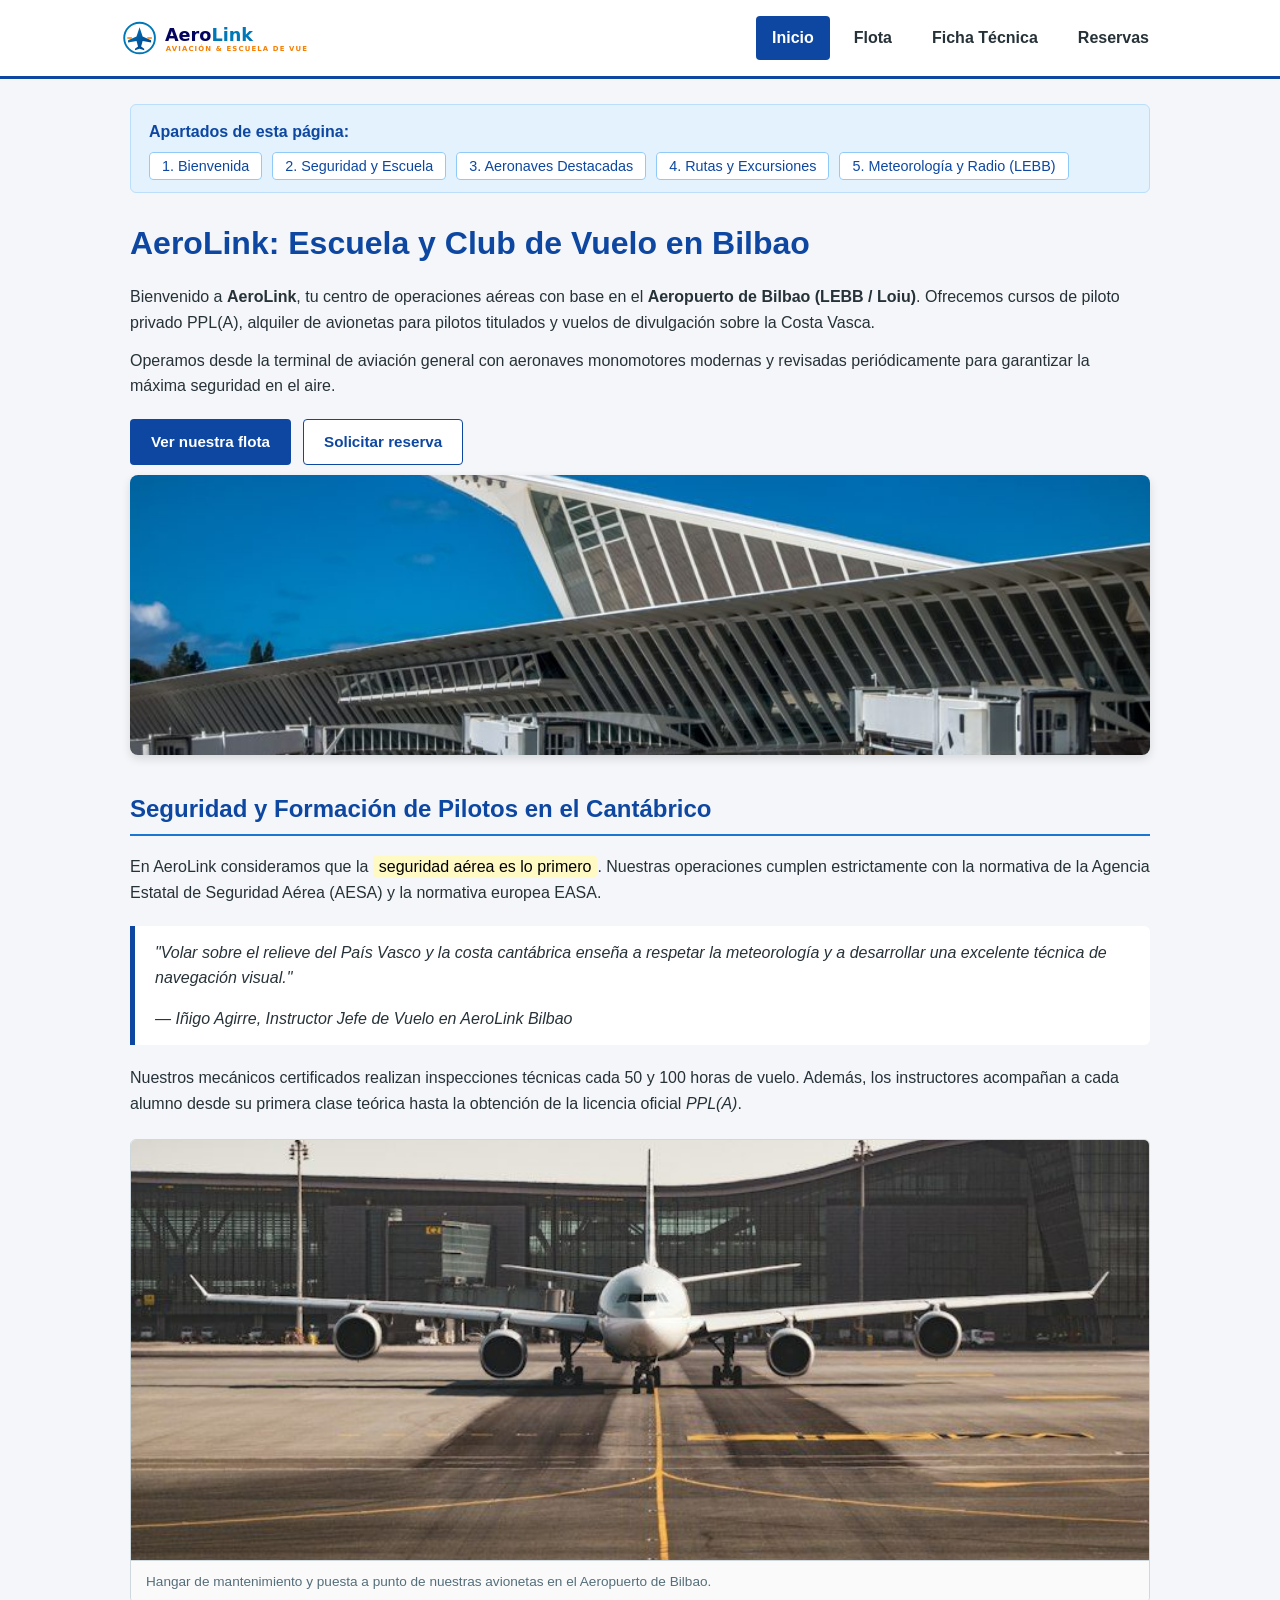
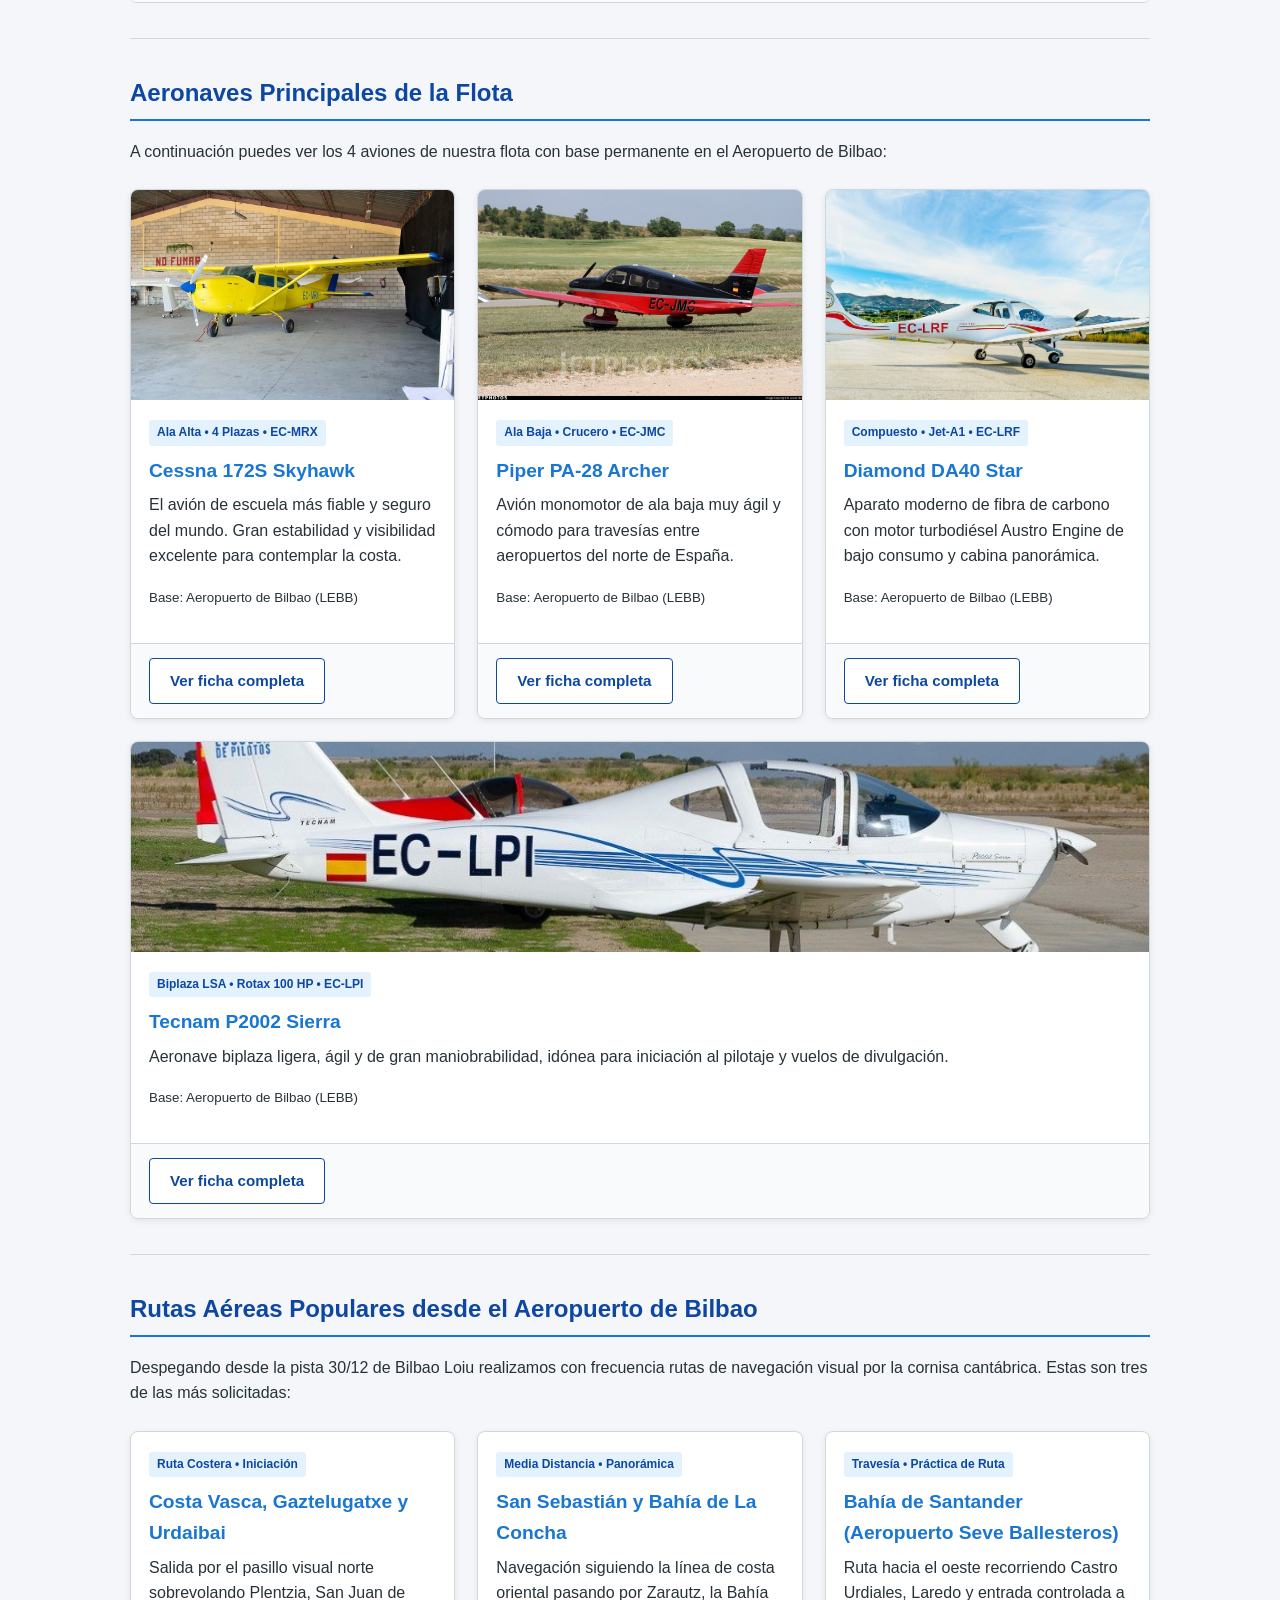
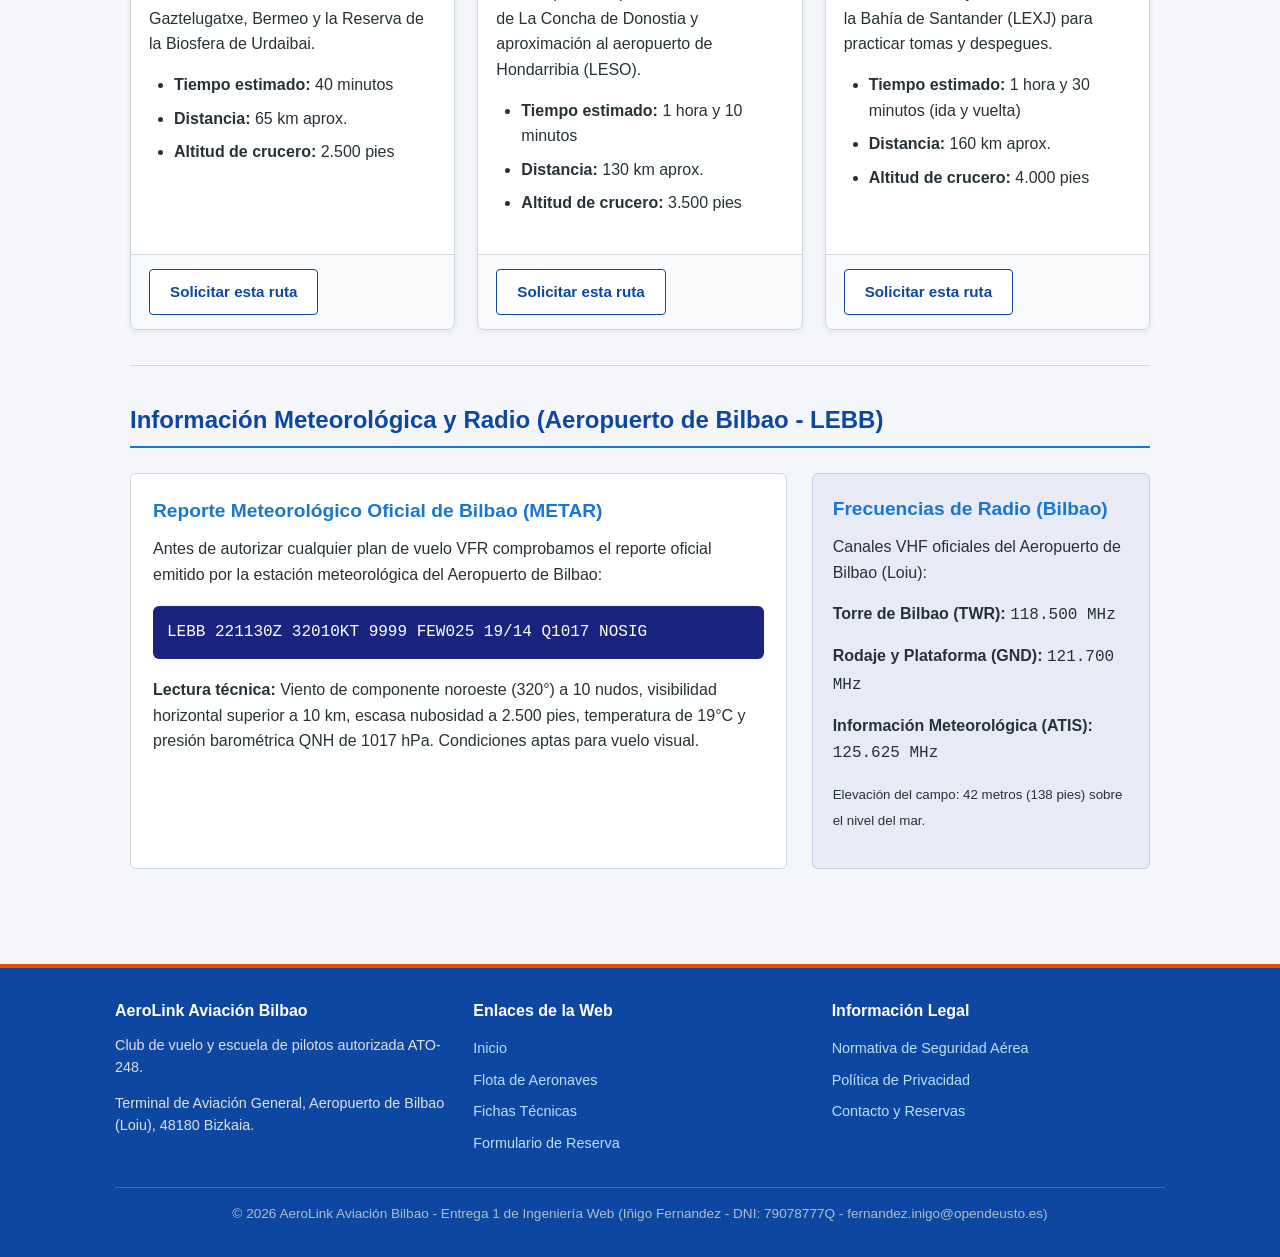
==== index.html @ 9bfecece "Incluir los 4 aviones en la seccion de aeronaves principales de index.html" ====
<!DOCTYPE html>
<html lang="es">
<head>
  <meta charset="UTF-8">
  <meta name="viewport" content="width=device-width, initial-scale=1.0">
  <title>AeroLink | Club de Aviación y Escuela de Pilotos - Aeropuerto de Bilbao</title>
  <link rel="stylesheet" href="css/styles.css">
</head>
<body>

  <!-- CABECERA COMÚN -->
  <header id="cabecera-principal">
    <div class="contenedor-cabecera">
      <a href="index.html" class="logotipo" title="AeroLink Aviación Bilbao">
        <img src="img/logo.svg" alt="Logotipo de AeroLink" width="180" height="45">
      </a>
      <nav id="menu-navegacion" aria-label="Menú principal">
        <ul>
          <li><a href="index.html" class="activo">Inicio</a></li>
          <li><a href="flota.html">Flota</a></li>
          <li><a href="detalle.html">Ficha Técnica</a></li>
          <li><a href="formulario.html">Reservas</a></li>
        </ul>
      </nav>
    </div>
  </header>

  <!-- CONTENIDO PRINCIPAL -->
  <main>

    <!-- ÍNDICE INTERNO NAVEGABLE -->
    <nav class="indice-pagina" aria-label="Índice interno">
      <p>Apartados de esta página:</p>
      <ul>
        <li><a href="#bienvenida">1. Bienvenida</a></li>
        <li><a href="#servicios">2. Seguridad y Escuela</a></li>
        <li><a href="#aeronaves-destacadas">3. Aeronaves Destacadas</a></li>
        <li><a href="#rutas-vuelo">4. Rutas y Excursiones</a></li>
        <li><a href="#meteorologia">5. Meteorología y Radio (LEBB)</a></li>
      </ul>
    </nav>

    <!-- SECCIÓN 1: BIENVENIDA -->
    <section id="bienvenida">
      <div id="seccion-bienvenida">
        <div class="bienvenida-texto">
          <h1>AeroLink: Escuela y Club de Vuelo en Bilbao</h1>
          <p>
            Bienvenido a <strong>AeroLink</strong>, tu centro de operaciones aéreas con base en el <strong>Aeropuerto de Bilbao (LEBB / Loiu)</strong>. Ofrecemos cursos de piloto privado PPL(A), alquiler de avionetas para pilotos titulados y vuelos de divulgación sobre la Costa Vasca.
          </p>
          <p>
            Operamos desde la terminal de aviación general con aeronaves monomotores modernas y revisadas periódicamente para garantizar la máxima seguridad en el aire.
          </p>
          <div class="botones-bienvenida">
            <a href="flota.html" class="boton boton-principal">Ver nuestra flota</a>
            <a href="formulario.html" class="boton boton-secundario">Solicitar reserva</a>
          </div>
        </div>
        <div class="bienvenida-imagen">
          <img src="img/hero-bilbao.jpg" alt="Pista y terminal del Aeropuerto de Bilbao en Loiu" width="500" height="300">
        </div>
      </div>
    </section>

    <!-- SECCIÓN 2: SERVICIOS Y SEGURIDAD -->
    <section id="servicios">
      <h2>Seguridad y Formación de Pilotos en el Cantábrico</h2>
      <p>
        En AeroLink consideramos que la <mark>seguridad aérea es lo primero</mark>. Nuestras operaciones cumplen estrictamente con la normativa de la Agencia Estatal de Seguridad Aérea (AESA) y la normativa europea EASA.
      </p>

      <blockquote>
        <p>
          "Volar sobre el relieve del País Vasco y la costa cantábrica enseña a respetar la meteorología y a desarrollar una excelente técnica de navegación visual."
        </p>
        <cite>— Iñigo Agirre, Instructor Jefe de Vuelo en AeroLink Bilbao</cite>
      </blockquote>

      <p>
        Nuestros mecánicos certificados realizan inspecciones técnicas cada 50 y 100 horas de vuelo. Además, los instructores acompañan a cada alumno desde su primera clase teórica hasta la obtención de la licencia oficial <em>PPL(A)</em>.
      </p>

      <figure>
        <img src="img/hangar.jpg" alt="Interior del hangar con avionetas en mantenimiento técnico" width="800" height="400">
        <figcaption>Hangar de mantenimiento y puesta a punto de nuestras avionetas en el Aeropuerto de Bilbao.</figcaption>
      </figure>
    </section>

    <hr>

    <!-- SECCIÓN 3: FLOTA DESTACADA -->
    <section id="aeronaves-destacadas">
      <h2>Aeronaves Principales de la Flota</h2>
      <p>
        A continuación puedes ver los 4 aviones de nuestra flota con base permanente en el Aeropuerto de Bilbao:
      </p>

      <div class="contenedor-tarjetas">

        <!-- Tarjeta 1: Cessna 172 -->
        <article class="tarjeta">
          <img src="img/cessna172.jpg" alt="Avioneta Cessna 172S Skyhawk matrícula EC-MRX en hangar de Bilbao" width="400" height="200">
          <div class="tarjeta-cuerpo">
            <span class="etiqueta">Ala Alta • 4 Plazas • EC-MRX</span>
            <h3>Cessna 172S Skyhawk</h3>
            <p>
              El avión de escuela más fiable y seguro del mundo. Gran estabilidad y visibilidad excelente para contemplar la costa.
            </p>
            <p><small>Base: <time datetime="2026-09-01">Aeropuerto de Bilbao (LEBB)</time></small></p>
          </div>
          <div class="tarjeta-pie">
            <a href="detalle.html#cessna172" class="boton boton-secundario">Ver ficha completa</a>
          </div>
        </article>

        <!-- Tarjeta 2: Piper PA-28 -->
        <article class="tarjeta">
          <img src="img/piper-pa28.jpg" alt="Avioneta Piper PA-28-181 Archer III matrícula EC-JMC en aeródromo" width="400" height="200">
          <div class="tarjeta-cuerpo">
            <span class="etiqueta">Ala Baja • Crucero • EC-JMC</span>
            <h3>Piper PA-28 Archer</h3>
            <p>
              Avión monomotor de ala baja muy ágil y cómodo para travesías entre aeropuertos del norte de España.
            </p>
            <p><small>Base: <time datetime="2026-09-01">Aeropuerto de Bilbao (LEBB)</time></small></p>
          </div>
          <div class="tarjeta-pie">
            <a href="detalle.html#piper-pa28" class="boton boton-secundario">Ver ficha completa</a>
          </div>
        </article>

        <!-- Tarjeta 3: Diamond DA40 -->
        <article class="tarjeta">
          <img src="img/diamond-da40.jpg" alt="Avioneta moderna Diamond DA40 NG Star matrícula EC-LRF en plataforma" width="400" height="200">
          <div class="tarjeta-cuerpo">
            <span class="etiqueta">Compuesto • Jet-A1 • EC-LRF</span>
            <h3>Diamond DA40 Star</h3>
            <p>
              Aparato moderno de fibra de carbono con motor turbodiésel Austro Engine de bajo consumo y cabina panorámica.
            </p>
            <p><small>Base: <time datetime="2026-09-01">Aeropuerto de Bilbao (LEBB)</time></small></p>
          </div>
          <div class="tarjeta-pie">
            <a href="detalle.html#diamond-da40" class="boton boton-secundario">Ver ficha completa</a>
          </div>
        </article>

        <!-- Tarjeta 4: Tecnam P2002 -->
        <article class="tarjeta">
          <img src="img/tecnam_p2002.jpg" alt="Avioneta biplaza Tecnam P2002 Sierra matrícula EC-LPI en plataforma de Bilbao" width="400" height="200">
          <div class="tarjeta-cuerpo">
            <span class="etiqueta">Biplaza LSA • Rotax 100 HP • EC-LPI</span>
            <h3>Tecnam P2002 Sierra</h3>
            <p>
              Aeronave biplaza ligera, ágil y de gran maniobrabilidad, idónea para iniciación al pilotaje y vuelos de divulgación.
            </p>
            <p><small>Base: <time datetime="2026-09-01">Aeropuerto de Bilbao (LEBB)</time></small></p>
          </div>
          <div class="tarjeta-pie">
            <a href="detalle.html#tecnam-p2002" class="boton boton-secundario">Ver ficha completa</a>
          </div>
        </article>

      </div>
    </section>

    <hr>

    <!-- SECCIÓN 4: RUTAS Y DESTINOS DE VUELO -->
    <section id="rutas-vuelo">
      <h2>Rutas Aéreas Populares desde el Aeropuerto de Bilbao</h2>
      <p>
        Despegando desde la pista 30/12 de Bilbao Loiu realizamos con frecuencia rutas de navegación visual por la cornisa cantábrica. Estas son tres de las más solicitadas:
      </p>

      <div class="contenedor-tarjetas">
        <article class="tarjeta">
          <div class="tarjeta-cuerpo">
            <span class="etiqueta">Ruta Costera • Iniciación</span>
            <h3>Costa Vasca, Gaztelugatxe y Urdaibai</h3>
            <p>
              Salida por el pasillo visual norte sobrevolando Plentzia, San Juan de Gaztelugatxe, Bermeo y la Reserva de la Biosfera de Urdaibai.
            </p>
            <ul class="lista-puntos">
              <li><strong>Tiempo estimado:</strong> 40 minutos</li>
              <li><strong>Distancia:</strong> 65 km aprox.</li>
              <li><strong>Altitud de crucero:</strong> 2.500 pies</li>
            </ul>
          </div>
          <div class="tarjeta-pie">
            <a href="formulario.html" class="boton boton-secundario">Solicitar esta ruta</a>
          </div>
        </article>

        <article class="tarjeta">
          <div class="tarjeta-cuerpo">
            <span class="etiqueta">Media Distancia • Panorámica</span>
            <h3>San Sebastián y Bahía de La Concha</h3>
            <p>
              Navegación siguiendo la línea de costa oriental pasando por Zarautz, la Bahía de La Concha de Donostia y aproximación al aeropuerto de Hondarribia (LESO).
            </p>
            <ul class="lista-puntos">
              <li><strong>Tiempo estimado:</strong> 1 hora y 10 minutos</li>
              <li><strong>Distancia:</strong> 130 km aprox.</li>
              <li><strong>Altitud de crucero:</strong> 3.500 pies</li>
            </ul>
          </div>
          <div class="tarjeta-pie">
            <a href="formulario.html" class="boton boton-secundario">Solicitar esta ruta</a>
          </div>
        </article>

        <article class="tarjeta">
          <div class="tarjeta-cuerpo">
            <span class="etiqueta">Travesía • Práctica de Ruta</span>
            <h3>Bahía de Santander (Aeropuerto Seve Ballesteros)</h3>
            <p>
              Ruta hacia el oeste recorriendo Castro Urdiales, Laredo y entrada controlada a la Bahía de Santander (LEXJ) para practicar tomas y despegues.
            </p>
            <ul class="lista-puntos">
              <li><strong>Tiempo estimado:</strong> 1 hora y 30 minutos (ida y vuelta)</li>
              <li><strong>Distancia:</strong> 160 km aprox.</li>
              <li><strong>Altitud de crucero:</strong> 4.000 pies</li>
            </ul>
          </div>
          <div class="tarjeta-pie">
            <a href="formulario.html" class="boton boton-secundario">Solicitar esta ruta</a>
          </div>
        </article>
      </div>
    </section>

    <hr>

    <!-- SECCIÓN 5: METEOROLOGÍA Y RADIO (BILBAO) -->
    <section id="meteorologia">
      <h2>Información Meteorológica y Radio (Aeropuerto de Bilbao - LEBB)</h2>

      <div class="contenedor-columnas">
        <article class="columna-principal">
          <h3>Reporte Meteorológico Oficial de Bilbao (METAR)</h3>
          <p>
            Antes de autorizar cualquier plan de vuelo VFR comprobamos el reporte oficial emitido por la estación meteorológica del Aeropuerto de Bilbao:
          </p>
          <pre><code>LEBB 221130Z 32010KT 9999 FEW025 19/14 Q1017 NOSIG</code></pre>
          <p>
            <strong>Lectura técnica:</strong> Viento de componente noroeste (320&deg;) a 10 nudos, visibilidad horizontal superior a 10 km, escasa nubosidad a 2.500 pies, temperatura de 19&deg;C y presión barométrica QNH de 1017 hPa. Condiciones aptas para vuelo visual.
          </p>
        </article>

        <aside class="columna-lateral">
          <h3>Frecuencias de Radio (Bilbao)</h3>
          <p>Canales VHF oficiales del Aeropuerto de Bilbao (Loiu):</p>
          <p><strong>Torre de Bilbao (TWR):</strong> <code>118.500 MHz</code></p>
          <p><strong>Rodaje y Plataforma (GND):</strong> <code>121.700 MHz</code></p>
          <p><strong>Información Meteorológica (ATIS):</strong> <code>125.625 MHz</code></p>
          <p><small>Elevación del campo: 42 metros (138 pies) sobre el nivel del mar.</small></p>
        </aside>
      </div>
    </section>

  </main>

  <!-- PIE DE PÁGINA COMÚN -->
  <footer id="pie-principal">
    <div class="contenedor-pie">
      <div class="seccion-pie">
        <h4>AeroLink Aviación Bilbao</h4>
        <p>Club de vuelo y escuela de pilotos autorizada ATO-248.</p>
        <p>Terminal de Aviación General, Aeropuerto de Bilbao (Loiu), 48180 Bizkaia.</p>
      </div>

      <div class="seccion-pie">
        <h4>Enlaces de la Web</h4>
        <ul>
          <li><a href="index.html">Inicio</a></li>
          <li><a href="flota.html">Flota de Aeronaves</a></li>
          <li><a href="detalle.html">Fichas Técnicas</a></li>
          <li><a href="formulario.html">Formulario de Reserva</a></li>
        </ul>
      </div>

      <div class="seccion-pie">
        <h4>Información Legal</h4>
        <ul>
          <li><a href="index.html#servicios">Normativa de Seguridad Aérea</a></li>
          <li><a href="formulario.html#aviso-legal">Política de Privacidad</a></li>
          <li><a href="index.html#bienvenida">Contacto y Reservas</a></li>
        </ul>
      </div>
    </div>

    <div class="copyright">
      <p>&copy; 2026 AeroLink Aviación Bilbao - Entrega 1 de Ingeniería Web (Iñigo Fernandez - DNI: 79078777Q - fernandez.inigo@opendeusto.es)</p>
    </div>
  </footer>

</body>
</html>
---- css/styles.css ----
/* ==========================================================================
   AeroLink - Estilos CSS (Entrega 1 de Ingeniería Web)
   Diseño claro, limpio y bien espaciado para prototipo HTML5 y CSS3
   Validado conforme a los estándares de la W3C
   ========================================================================== */

/* --------------------------------------------------------------------------
   1. VARIABLES Y SELECTOR RAÍZ
   -------------------------------------------------------------------------- */
:root {
  --color-principal: #0d47a1;       /* Azul marino aeronáutico */
  --color-secundario: #1976d2;      /* Azul cielo */
  --color-fondo: #f4f6f9;           /* Fondo gris claro */
  --color-blanco: #ffffff;
  --color-texto: #263238;           /* Texto gris oscuro */
  --color-borde: #cfd8dc;           /* Bordes suaves */
  --color-destacado: #e65100;       /* Naranja */
  --color-suave: #e3f2fd;           /* Azul claro suave */
}

/* --------------------------------------------------------------------------
   2. REINICIO Y ETIQUETAS GENERALES
   -------------------------------------------------------------------------- */
* {
  box-sizing: border-box;
  margin: 0;
  padding: 0;
}

body {
  font-family: Arial, Helvetica, sans-serif;
  color: var(--color-texto);
  background-color: var(--color-fondo);
  line-height: 1.6;
}

main {
  max-width: 1050px;
  margin: 0 auto;
  padding: 25px 15px;
}

h1 {
  color: var(--color-principal);
  font-size: 2rem;
  margin-bottom: 15px;
}

h2 {
  color: var(--color-principal);
  font-size: 1.5rem;
  border-bottom: 2px solid var(--color-secundario);
  padding-bottom: 6px;
  margin-top: 35px;
  margin-bottom: 18px;
}

h3 {
  color: var(--color-secundario);
  font-size: 1.2rem;
  margin-bottom: 10px;
}

p {
  margin-bottom: 15px;
}

a {
  color: var(--color-principal);
  text-decoration: underline;
}

a:hover {
  color: var(--color-destacado);
}

img {
  max-width: 100%;
  height: auto;
  display: block;
  border-radius: 6px;
}

blockquote {
  background-color: var(--color-blanco);
  border-left: 5px solid var(--color-principal);
  padding: 14px 20px;
  margin: 20px 0;
  font-style: italic;
  border-radius: 0 6px 6px 0;
}

mark {
  background-color: #fff9c4;
  padding: 2px 6px;
  border-radius: 3px;
}

pre {
  background-color: #1a237e;
  color: #ffffff;
  padding: 14px;
  border-radius: 6px;
  overflow-x: auto;
  margin: 18px 0;
}

code {
  font-family: "Courier New", Courier, monospace;
}

hr {
  border: none;
  height: 1px;
  background-color: var(--color-borde);
  margin: 35px 0;
}

/* --------------------------------------------------------------------------
   3. CABECERA Y NAVEGACIÓN COMÚN
   -------------------------------------------------------------------------- */
header#cabecera-principal {
  background-color: var(--color-blanco);
  border-bottom: 3px solid var(--color-principal);
  padding: 15px 20px;
}

.contenedor-cabecera {
  max-width: 1050px;
  margin: 0 auto;
  display: flex;
  align-items: center;
  justify-content: space-between;
  flex-wrap: wrap;
  gap: 15px;
}

.logotipo img {
  height: 46px;
  width: auto;
}

nav#menu-navegacion ul {
  list-style: none;
  display: flex;
  gap: 8px;
  flex-wrap: wrap;
}

nav#menu-navegacion ul li a {
  display: inline-block;
  text-decoration: none;
  color: var(--color-texto);
  font-weight: bold;
  padding: 9px 16px;
  border-radius: 4px;
  transition: background-color 0.2s;
}

nav#menu-navegacion ul li a:hover {
  background-color: var(--color-suave);
  color: var(--color-principal);
}

nav#menu-navegacion ul li a.activo {
  background-color: var(--color-principal);
  color: var(--color-blanco);
}

/* --------------------------------------------------------------------------
   4. ÍNDICE INTERNO NAVEGABLE POR SECCIONES
   -------------------------------------------------------------------------- */
nav.indice-pagina {
  background-color: var(--color-suave);
  border: 1px solid #bbdefb;
  border-radius: 6px;
  padding: 14px 18px;
  margin-bottom: 25px;
}

nav.indice-pagina p {
  font-weight: bold;
  color: var(--color-principal);
  margin-bottom: 8px;
}

nav.indice-pagina ul {
  list-style: none;
  display: flex;
  flex-wrap: wrap;
  gap: 10px;
}

nav.indice-pagina ul li a {
  background-color: var(--color-blanco);
  border: 1px solid #90caf9;
  padding: 5px 12px;
  border-radius: 4px;
  font-size: 0.9rem;
  text-decoration: none;
  font-weight: 500;
}

nav.indice-pagina ul li a:hover {
  background-color: var(--color-secundario);
  color: var(--color-blanco);
}

/* --------------------------------------------------------------------------
   5. SECCIÓN DE BIENVENIDA / HERO (ESPACIADO CORREGIDO)
   -------------------------------------------------------------------------- */
section#seccion-bienvenida {
  background-color: var(--color-blanco);
  border: 1px solid var(--color-borde);
  border-radius: 8px;
  padding: 25px;
  margin-bottom: 30px;
  display: flex;
  align-items: center;
  gap: 30px;
  flex-wrap: wrap;
}

.bienvenida-texto {
  flex: 1 1 420px;
}

.bienvenida-texto p {
  margin-bottom: 12px;
}

/* Contenedor de botones con margen seguro */
.botones-bienvenida {
  display: flex;
  flex-wrap: wrap;
  gap: 12px;
  margin-top: 20px;
  margin-bottom: 10px;
}

.bienvenida-imagen {
  flex: 1 1 360px;
}

.bienvenida-imagen img {
  width: 100%;
  height: 280px;
  object-fit: cover;
  border-radius: 8px;
  box-shadow: 0 4px 10px rgba(0, 0, 0, 0.12);
}

/* Galería de 3 imágenes por avión (Exterior, Cabina, Plano) */
.galeria-avion {
  display: grid;
  grid-template-columns: repeat(auto-fit, minmax(280px, 1fr));
  gap: 16px;
  margin: 20px 0;
}

.item-galeria {
  background-color: var(--color-blanco);
  border: 1px solid var(--color-borde);
  border-radius: 6px;
  overflow: hidden;
  display: flex;
  flex-direction: column;
}

.item-galeria img {
  width: 100%;
  height: 200px;
  object-fit: cover;
  border-radius: 0;
  background-color: #ffffff;
}

.item-galeria.item-plano img {
  object-fit: contain;
  padding: 8px;
  background-color: #ffffff;
}

.item-galeria p {
  padding: 8px 12px;
  font-size: 0.85rem;
  font-weight: bold;
  color: var(--color-principal);
  background-color: #f8fafc;
  border-top: 1px solid var(--color-borde);
  margin: 0;
  text-align: center;
}

/* Ficha de datos técnicos por avión */
.contenedor-ficha-avion {
  background-color: var(--color-blanco);
  border: 1px solid var(--color-borde);
  border-radius: 8px;
  padding: 24px;
  margin-bottom: 40px;
  box-shadow: 0 2px 8px rgba(0,0,0,0.06);
}

.tabla-datos-tecnicos {
  width: 100%;
  margin: 15px 0 20px 0;
}

.tabla-datos-tecnicos td:first-child {
  font-weight: bold;
  width: 35%;
  background-color: #f8fafc;
  color: var(--color-principal);
}

/* Estilos de botones */
.boton {
  display: inline-block;
  padding: 10px 20px;
  font-size: 0.95rem;
  font-weight: bold;
  text-decoration: none;
  border-radius: 4px;
  border: 1px solid transparent;
  cursor: pointer;
  transition: all 0.2s;
}

.boton-principal {
  background-color: var(--color-principal);
  color: var(--color-blanco);
}

.boton-principal:hover {
  background-color: #0a3880;
  color: var(--color-blanco);
}

.boton-secundario {
  background-color: var(--color-blanco);
  border-color: var(--color-principal);
  color: var(--color-principal);
}

.boton-secundario:hover {
  background-color: var(--color-suave);
}

/* --------------------------------------------------------------------------
   6. TARJETAS DE FLOTA (FOTOS REALES)
   -------------------------------------------------------------------------- */
.contenedor-tarjetas {
  display: flex;
  flex-wrap: wrap;
  gap: 22px;
  margin: 25px 0;
}

.tarjeta {
  background-color: var(--color-blanco);
  border: 1px solid var(--color-borde);
  border-radius: 8px;
  flex: 1 1 300px;
  overflow: hidden;
  box-shadow: 0 2px 6px rgba(0,0,0,0.08);
  display: flex;
  flex-direction: column;
}

.tarjeta img {
  width: 100%;
  height: 210px;
  object-fit: cover;
  border-radius: 0;
}

.tarjeta-cuerpo {
  padding: 18px;
  flex: 1;
}

.tarjeta-cuerpo h3 {
  margin-bottom: 6px;
}

.tarjeta-pie {
  padding: 14px 18px;
  background-color: #f8fafc;
  border-top: 1px solid var(--color-borde);
  display: flex;
  gap: 10px;
  flex-wrap: wrap;
}

.etiqueta {
  display: inline-block;
  font-size: 0.75rem;
  font-weight: bold;
  background-color: var(--color-suave);
  color: var(--color-principal);
  padding: 3px 8px;
  border-radius: 3px;
  margin-bottom: 10px;
}

/* --------------------------------------------------------------------------
   7. LISTAS Y TABLAS
   -------------------------------------------------------------------------- */
ul.lista-puntos, ol.lista-ordenada {
  margin-left: 25px;
  margin-bottom: 20px;
}

ul.lista-puntos li, ol.lista-ordenada li {
  margin-bottom: 8px;
}

dl.glosario {
  background-color: var(--color-blanco);
  border: 1px solid var(--color-borde);
  border-radius: 6px;
  padding: 18px 22px;
  margin: 20px 0;
}

dl.glosario dt {
  font-weight: bold;
  color: var(--color-principal);
  margin-top: 12px;
}

dl.glosario dt:first-child {
  margin-top: 0;
}

dl.glosario dd {
  margin-left: 15px;
  margin-bottom: 8px;
}

/* Tabla */
.tabla-contenedor {
  width: 100%;
  overflow-x: auto;
  margin: 22px 0;
}

table {
  width: 100%;
  border-collapse: collapse;
  background-color: var(--color-blanco);
  font-size: 0.95rem;
}

caption {
  font-weight: bold;
  padding: 10px 14px;
  background-color: #e0e0e0;
  text-align: left;
  border: 1px solid var(--color-borde);
  border-bottom: none;
}

thead tr {
  background-color: var(--color-principal);
  color: var(--color-blanco);
}

th, td {
  padding: 11px 14px;
  border: 1px solid var(--color-borde);
  text-align: left;
}

tbody tr:nth-child(even) {
  background-color: #f1f8e9;
}

tbody tr:hover {
  background-color: #e8f5e9;
}

tfoot tr {
  background-color: #eceff1;
  font-size: 0.85rem;
  font-style: italic;
}

/* --------------------------------------------------------------------------
   8. MULTIMEDIA (FIGURE, VIDEO, AUDIO)
   -------------------------------------------------------------------------- */
figure {
  margin: 22px 0;
  background-color: var(--color-blanco);
  border: 1px solid var(--color-borde);
  border-radius: 6px;
  overflow: hidden;
}

figure img {
  width: 100%;
  max-height: 420px;
  object-fit: cover;
  border-radius: 0;
}

figcaption {
  padding: 10px 15px;
  font-size: 0.85rem;
  color: #546e7a;
  background-color: #fafafa;
  border-top: 1px solid var(--color-borde);
}

.caja-multimedia {
  background-color: var(--color-blanco);
  border: 1px solid var(--color-borde);
  border-radius: 6px;
  padding: 18px;
  margin-bottom: 22px;
}

.caja-multimedia audio {
  width: 100%;
  margin-top: 12px;
}

/* Contenedor responsivo para vídeos de YouTube (relación 16:9) */
.video-responsive {
  position: relative;
  width: 100%;
  padding-bottom: 56.25%;
  height: 0;
  overflow: hidden;
  border-radius: 6px;
  margin-top: 12px;
}

.video-responsive iframe {
  position: absolute;
  top: 0;
  left: 0;
  width: 100%;
  height: 100%;
  border: 0;
}

/* --------------------------------------------------------------------------
   9. COLUMNAS CON ASIDE
   -------------------------------------------------------------------------- */
.contenedor-columnas {
  display: flex;
  gap: 25px;
  flex-wrap: wrap;
  margin: 25px 0;
}

article.columna-principal {
  flex: 2 1 500px;
  background-color: var(--color-blanco);
  border: 1px solid var(--color-borde);
  border-radius: 6px;
  padding: 22px;
}

aside.columna-lateral {
  flex: 1 1 260px;
  background-color: #e8eaf6;
  border: 1px solid #c5cae9;
  border-radius: 6px;
  padding: 20px;
  height: fit-content;
}

/* --------------------------------------------------------------------------
   10. FORMULARIO ACCESIBLE
   -------------------------------------------------------------------------- */
form#formulario-reserva {
  background-color: var(--color-blanco);
  border: 1px solid var(--color-borde);
  border-radius: 8px;
  padding: 25px;
  margin: 22px 0;
}

fieldset {
  border: 1px solid var(--color-borde);
  border-radius: 6px;
  padding: 18px;
  margin-bottom: 22px;
}

legend {
  font-weight: bold;
  color: var(--color-principal);
  padding: 0 8px;
  font-size: 1.05rem;
}

.campo {
  margin-bottom: 16px;
}

label {
  display: block;
  font-weight: bold;
  margin-bottom: 5px;
  font-size: 0.9rem;
}

.nota-campo {
  font-size: 0.8rem;
  color: #78909c;
  display: block;
  margin-top: 3px;
}

input[type="text"],
input[type="email"],
input[type="tel"],
input[type="date"],
input[type="number"],
input[type="file"],
select,
textarea {
  width: 100%;
  padding: 9px 12px;
  border: 1px solid #90a4ae;
  border-radius: 4px;
  font-family: inherit;
  font-size: 0.95rem;
}

input:focus, select:focus, textarea:focus {
  outline: 2px solid var(--color-secundario);
  border-color: var(--color-secundario);
}

.opciones-radio, .opciones-checkbox {
  display: flex;
  flex-direction: column;
  gap: 8px;
  margin-top: 6px;
}

.opcion-inline {
  display: flex;
  align-items: center;
  gap: 8px;
  font-weight: normal;
  cursor: pointer;
}

.opcion-inline input {
  width: 18px;
  height: 18px;
}

.botones-formulario {
  display: flex;
  justify-content: flex-end;
  gap: 12px;
  margin-top: 18px;
}

/* --------------------------------------------------------------------------
   11. PIE DE PÁGINA COMÚN
   -------------------------------------------------------------------------- */
footer#pie-principal {
  background-color: var(--color-principal);
  color: #e0e0e0;
  border-top: 4px solid var(--color-destacado);
  margin-top: 45px;
  padding: 30px 15px 18px 15px;
}

.contenedor-pie {
  max-width: 1050px;
  margin: 0 auto;
  display: flex;
  justify-content: space-between;
  flex-wrap: wrap;
  gap: 25px;
}

.seccion-pie {
  flex: 1 1 250px;
}

.seccion-pie h4 {
  color: var(--color-blanco);
  margin-bottom: 12px;
}

.seccion-pie p {
  font-size: 0.9rem;
  line-height: 1.5;
}

.seccion-pie ul {
  list-style: none;
}

.seccion-pie ul li {
  margin-bottom: 6px;
}

.seccion-pie ul li a {
  color: #bbdefb;
  text-decoration: none;
  font-size: 0.9rem;
}

.seccion-pie ul li a:hover {
  text-decoration: underline;
  color: var(--color-blanco);
}

.copyright {
  max-width: 1050px;
  margin: 25px auto 0 auto;
  padding-top: 15px;
  border-top: 1px solid rgba(255,255,255,0.2);
  text-align: center;
  font-size: 0.85rem;
  color: #b0bec5;
}

/* --------------------------------------------------------------------------
   12. RESPONSIVE Y SEPARACIONES
   -------------------------------------------------------------------------- */
@media (max-width: 768px) {
  .contenedor-cabecera {
    flex-direction: column;
    align-items: flex-start;
  }

  nav#menu-navegacion ul {
    width: 100%;
  }

  section#seccion-bienvenida {
    flex-direction: column;
    align-items: stretch;
  }

  .bienvenida-imagen {
    margin-top: 15px;
  }

  .botones-formulario {
    flex-direction: column-reverse;
  }

  .botones-formulario button {
    width: 100%;
  }
}
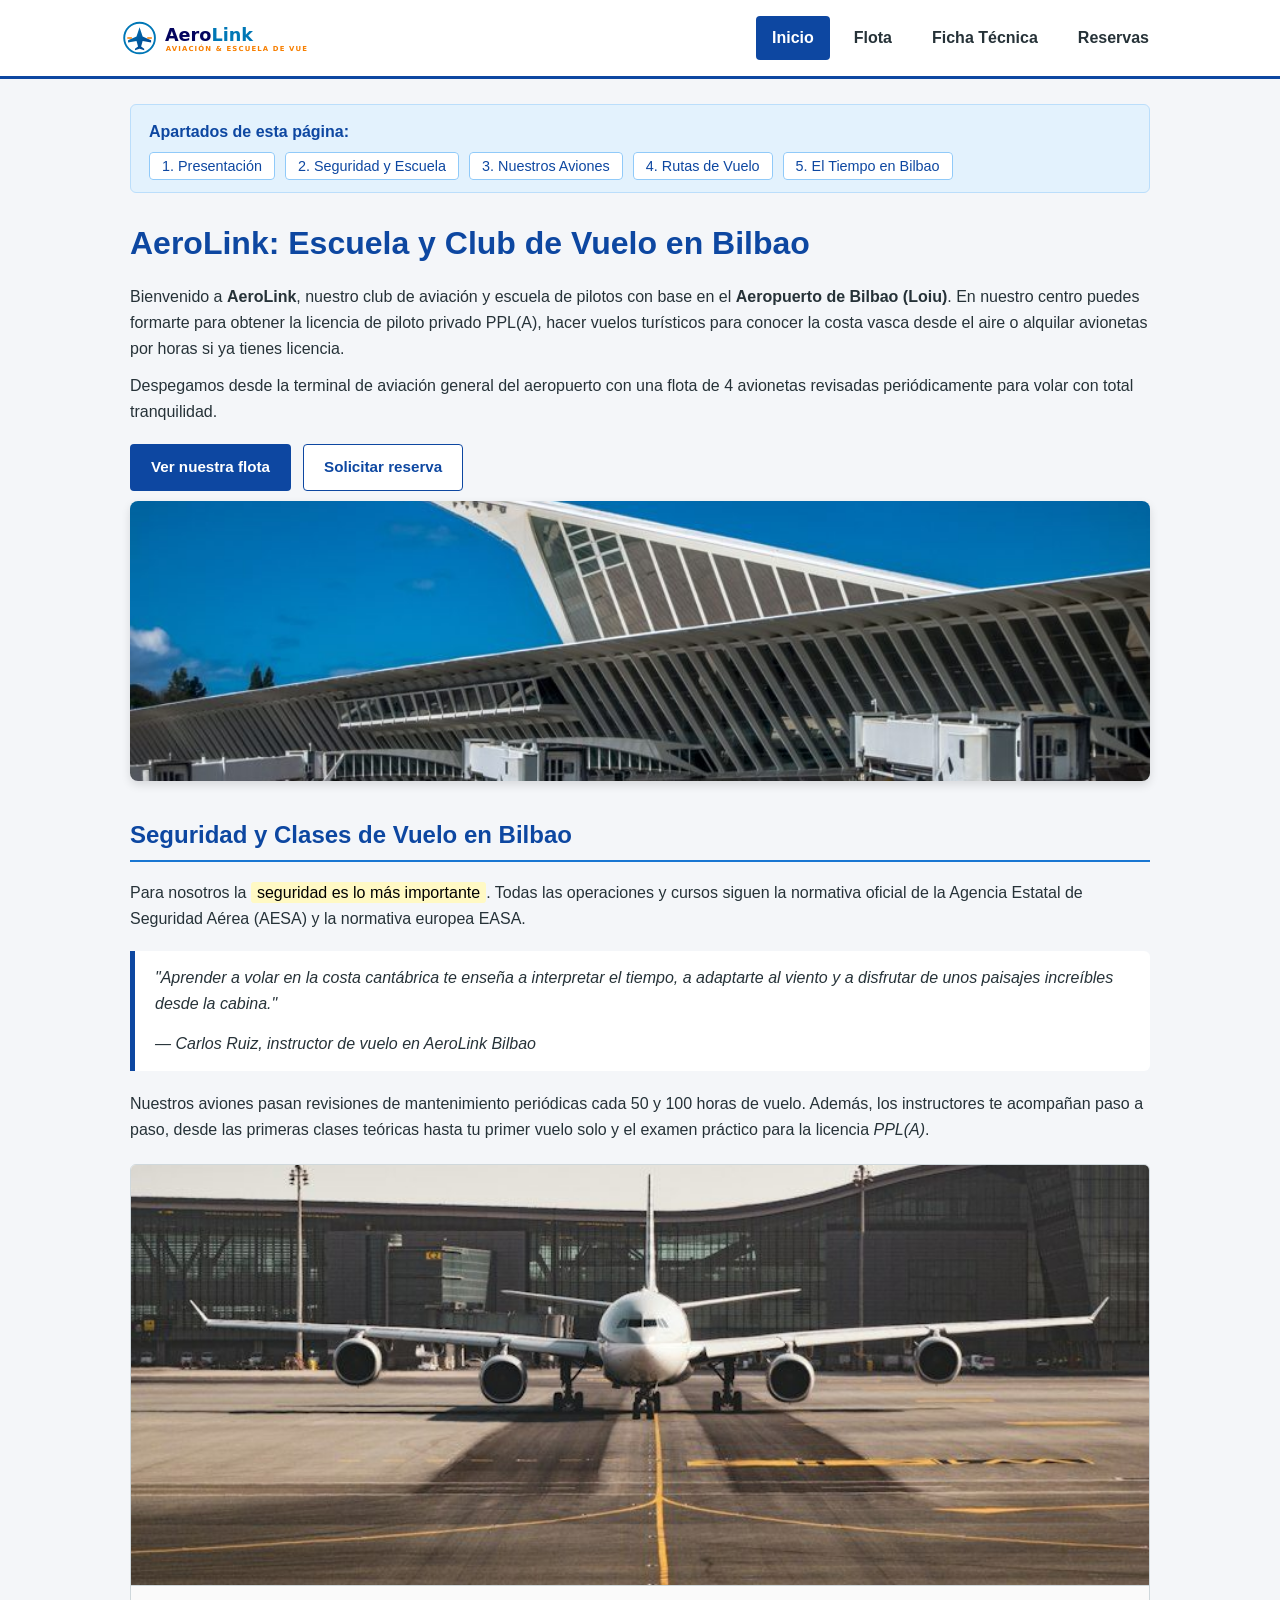
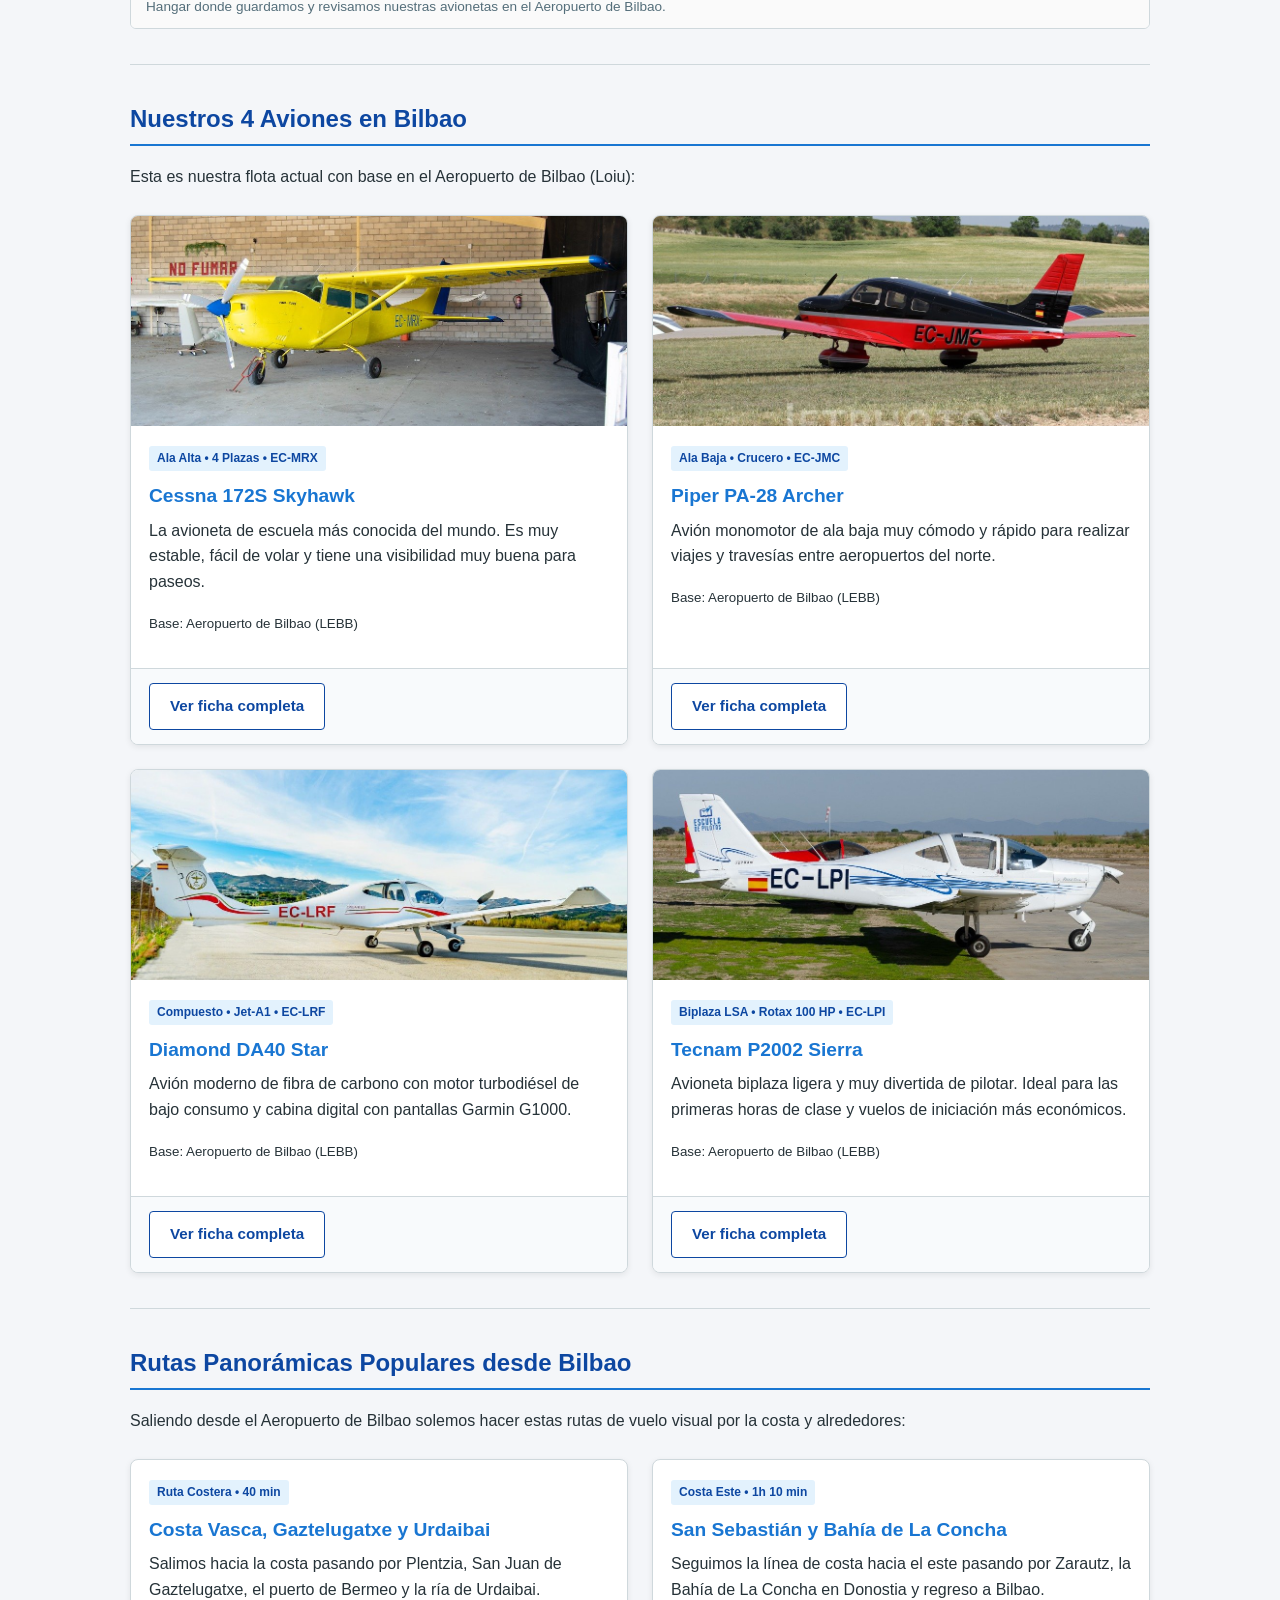
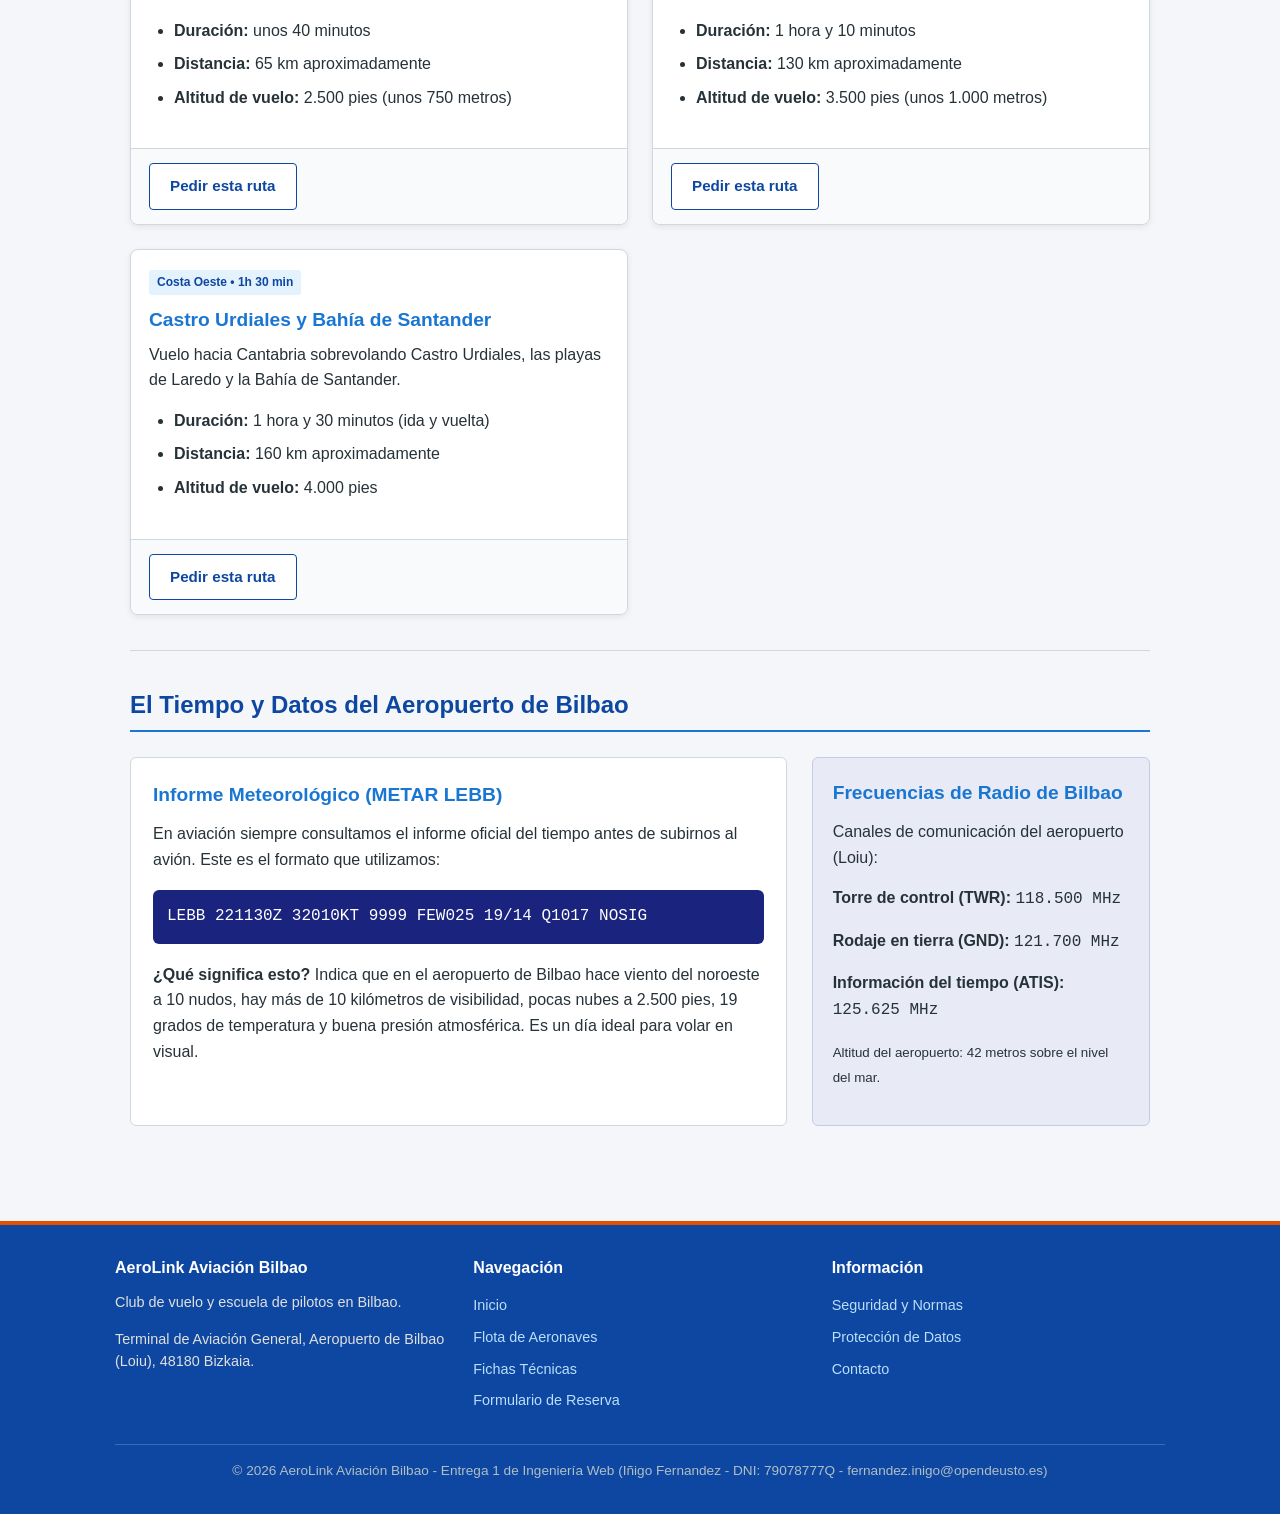
==== commit 6c6d8f61: "AeroLink v1.0" ====
--- a/index.html
+++ b/index.html
@@ -8,7 +8,7 @@
 </head>
 <body>
 
-  <!-- CABECERA COMÚN -->
+  <!-- Cabecera -->
   <header id="cabecera-principal">
     <div class="contenedor-cabecera">
       <a href="index.html" class="logotipo" title="AeroLink Aviación Bilbao">
@@ -25,31 +25,30 @@
     </div>
   </header>
 
-  <!-- CONTENIDO PRINCIPAL -->
   <main>
 
-    <!-- ÍNDICE INTERNO NAVEGABLE -->
+    <!-- Indice de la pagina -->
     <nav class="indice-pagina" aria-label="Índice interno">
       <p>Apartados de esta página:</p>
       <ul>
-        <li><a href="#bienvenida">1. Bienvenida</a></li>
+        <li><a href="#bienvenida">1. Presentación</a></li>
         <li><a href="#servicios">2. Seguridad y Escuela</a></li>
-        <li><a href="#aeronaves-destacadas">3. Aeronaves Destacadas</a></li>
-        <li><a href="#rutas-vuelo">4. Rutas y Excursiones</a></li>
-        <li><a href="#meteorologia">5. Meteorología y Radio (LEBB)</a></li>
+        <li><a href="#aeronaves-destacadas">3. Nuestros Aviones</a></li>
+        <li><a href="#rutas-vuelo">4. Rutas de Vuelo</a></li>
+        <li><a href="#meteorologia">5. El Tiempo en Bilbao</a></li>
       </ul>
     </nav>
 
-    <!-- SECCIÓN 1: BIENVENIDA -->
+    <!-- Presentacion -->
     <section id="bienvenida">
       <div id="seccion-bienvenida">
         <div class="bienvenida-texto">
           <h1>AeroLink: Escuela y Club de Vuelo en Bilbao</h1>
           <p>
-            Bienvenido a <strong>AeroLink</strong>, tu centro de operaciones aéreas con base en el <strong>Aeropuerto de Bilbao (LEBB / Loiu)</strong>. Ofrecemos cursos de piloto privado PPL(A), alquiler de avionetas para pilotos titulados y vuelos de divulgación sobre la Costa Vasca.
-          </p>
-          <p>
-            Operamos desde la terminal de aviación general con aeronaves monomotores modernas y revisadas periódicamente para garantizar la máxima seguridad en el aire.
+            Bienvenido a <strong>AeroLink</strong>, nuestro club de aviación y escuela de pilotos con base en el <strong>Aeropuerto de Bilbao (Loiu)</strong>. En nuestro centro puedes formarte para obtener la licencia de piloto privado PPL(A), hacer vuelos turísticos para conocer la costa vasca desde el aire o alquilar avionetas por horas si ya tienes licencia.
+          </p>
+          <p>
+            Despegamos desde la terminal de aviación general del aeropuerto con una flota de 4 avionetas revisadas periódicamente para volar con total tranquilidad.
           </p>
           <div class="botones-bienvenida">
             <a href="flota.html" class="boton boton-principal">Ver nuestra flota</a>
@@ -62,49 +61,48 @@
       </div>
     </section>
 
-    <!-- SECCIÓN 2: SERVICIOS Y SEGURIDAD -->
+    <!-- Seguridad y escuela -->
     <section id="servicios">
-      <h2>Seguridad y Formación de Pilotos en el Cantábrico</h2>
-      <p>
-        En AeroLink consideramos que la <mark>seguridad aérea es lo primero</mark>. Nuestras operaciones cumplen estrictamente con la normativa de la Agencia Estatal de Seguridad Aérea (AESA) y la normativa europea EASA.
+      <h2>Seguridad y Clases de Vuelo en Bilbao</h2>
+      <p>
+        Para nosotros la <mark>seguridad es lo más importante</mark>. Todas las operaciones y cursos siguen la normativa oficial de la Agencia Estatal de Seguridad Aérea (AESA) y la normativa europea EASA.
       </p>
 
       <blockquote>
         <p>
-          "Volar sobre el relieve del País Vasco y la costa cantábrica enseña a respetar la meteorología y a desarrollar una excelente técnica de navegación visual."
+          "Aprender a volar en la costa cantábrica te enseña a interpretar el tiempo, a adaptarte al viento y a disfrutar de unos paisajes increíbles desde la cabina."
         </p>
-        <cite>— Iñigo Agirre, Instructor Jefe de Vuelo en AeroLink Bilbao</cite>
+        <cite>— Carlos Ruiz, instructor de vuelo en AeroLink Bilbao</cite>
       </blockquote>
 
       <p>
-        Nuestros mecánicos certificados realizan inspecciones técnicas cada 50 y 100 horas de vuelo. Además, los instructores acompañan a cada alumno desde su primera clase teórica hasta la obtención de la licencia oficial <em>PPL(A)</em>.
+        Nuestros aviones pasan revisiones de mantenimiento periódicas cada 50 y 100 horas de vuelo. Además, los instructores te acompañan paso a paso, desde las primeras clases teóricas hasta tu primer vuelo solo y el examen práctico para la licencia <em>PPL(A)</em>.
       </p>
 
       <figure>
-        <img src="img/hangar.jpg" alt="Interior del hangar con avionetas en mantenimiento técnico" width="800" height="400">
-        <figcaption>Hangar de mantenimiento y puesta a punto de nuestras avionetas en el Aeropuerto de Bilbao.</figcaption>
+        <img src="img/hangar.jpg" alt="Hangar con avionetas en el aeropuerto de Bilbao" width="800" height="400">
+        <figcaption>Hangar donde guardamos y revisamos nuestras avionetas en el Aeropuerto de Bilbao.</figcaption>
       </figure>
     </section>
 
     <hr>
 
-    <!-- SECCIÓN 3: FLOTA DESTACADA -->
+    <!-- Los 4 aviones destacados -->
     <section id="aeronaves-destacadas">
-      <h2>Aeronaves Principales de la Flota</h2>
-      <p>
-        A continuación puedes ver los 4 aviones de nuestra flota con base permanente en el Aeropuerto de Bilbao:
+      <h2>Nuestros 4 Aviones en Bilbao</h2>
+      <p>
+        Esta es nuestra flota actual con base en el Aeropuerto de Bilbao (Loiu):
       </p>
 
       <div class="contenedor-tarjetas">
 
-        <!-- Tarjeta 1: Cessna 172 -->
         <article class="tarjeta">
           <img src="img/cessna172.jpg" alt="Avioneta Cessna 172S Skyhawk matrícula EC-MRX en hangar de Bilbao" width="400" height="200">
           <div class="tarjeta-cuerpo">
             <span class="etiqueta">Ala Alta • 4 Plazas • EC-MRX</span>
             <h3>Cessna 172S Skyhawk</h3>
             <p>
-              El avión de escuela más fiable y seguro del mundo. Gran estabilidad y visibilidad excelente para contemplar la costa.
+              La avioneta de escuela más conocida del mundo. Es muy estable, fácil de volar y tiene una visibilidad muy buena para paseos.
             </p>
             <p><small>Base: <time datetime="2026-09-01">Aeropuerto de Bilbao (LEBB)</time></small></p>
           </div>
@@ -113,14 +111,13 @@
           </div>
         </article>
 
-        <!-- Tarjeta 2: Piper PA-28 -->
         <article class="tarjeta">
           <img src="img/piper-pa28.jpg" alt="Avioneta Piper PA-28-181 Archer III matrícula EC-JMC en aeródromo" width="400" height="200">
           <div class="tarjeta-cuerpo">
             <span class="etiqueta">Ala Baja • Crucero • EC-JMC</span>
             <h3>Piper PA-28 Archer</h3>
             <p>
-              Avión monomotor de ala baja muy ágil y cómodo para travesías entre aeropuertos del norte de España.
+              Avión monomotor de ala baja muy cómodo y rápido para realizar viajes y travesías entre aeropuertos del norte.
             </p>
             <p><small>Base: <time datetime="2026-09-01">Aeropuerto de Bilbao (LEBB)</time></small></p>
           </div>
@@ -129,14 +126,13 @@
           </div>
         </article>
 
-        <!-- Tarjeta 3: Diamond DA40 -->
         <article class="tarjeta">
           <img src="img/diamond-da40.jpg" alt="Avioneta moderna Diamond DA40 NG Star matrícula EC-LRF en plataforma" width="400" height="200">
           <div class="tarjeta-cuerpo">
             <span class="etiqueta">Compuesto • Jet-A1 • EC-LRF</span>
             <h3>Diamond DA40 Star</h3>
             <p>
-              Aparato moderno de fibra de carbono con motor turbodiésel Austro Engine de bajo consumo y cabina panorámica.
+              Avión moderno de fibra de carbono con motor turbodiésel de bajo consumo y cabina digital con pantallas Garmin G1000.
             </p>
             <p><small>Base: <time datetime="2026-09-01">Aeropuerto de Bilbao (LEBB)</time></small></p>
           </div>
@@ -145,14 +141,13 @@
           </div>
         </article>
 
-        <!-- Tarjeta 4: Tecnam P2002 -->
         <article class="tarjeta">
           <img src="img/tecnam_p2002.jpg" alt="Avioneta biplaza Tecnam P2002 Sierra matrícula EC-LPI en plataforma de Bilbao" width="400" height="200">
           <div class="tarjeta-cuerpo">
             <span class="etiqueta">Biplaza LSA • Rotax 100 HP • EC-LPI</span>
             <h3>Tecnam P2002 Sierra</h3>
             <p>
-              Aeronave biplaza ligera, ágil y de gran maniobrabilidad, idónea para iniciación al pilotaje y vuelos de divulgación.
+              Avioneta biplaza ligera y muy divertida de pilotar. Ideal para las primeras horas de clase y vuelos de iniciación más económicos.
             </p>
             <p><small>Base: <time datetime="2026-09-01">Aeropuerto de Bilbao (LEBB)</time></small></p>
           </div>
@@ -166,65 +161,65 @@
 
     <hr>
 
-    <!-- SECCIÓN 4: RUTAS Y DESTINOS DE VUELO -->
+    <!-- Rutas y excursiones -->
     <section id="rutas-vuelo">
-      <h2>Rutas Aéreas Populares desde el Aeropuerto de Bilbao</h2>
-      <p>
-        Despegando desde la pista 30/12 de Bilbao Loiu realizamos con frecuencia rutas de navegación visual por la cornisa cantábrica. Estas son tres de las más solicitadas:
+      <h2>Rutas Panorámicas Populares desde Bilbao</h2>
+      <p>
+        Saliendo desde el Aeropuerto de Bilbao solemos hacer estas rutas de vuelo visual por la costa y alrededores:
       </p>
 
       <div class="contenedor-tarjetas">
         <article class="tarjeta">
           <div class="tarjeta-cuerpo">
-            <span class="etiqueta">Ruta Costera • Iniciación</span>
+            <span class="etiqueta">Ruta Costera • 40 min</span>
             <h3>Costa Vasca, Gaztelugatxe y Urdaibai</h3>
             <p>
-              Salida por el pasillo visual norte sobrevolando Plentzia, San Juan de Gaztelugatxe, Bermeo y la Reserva de la Biosfera de Urdaibai.
+              Salimos hacia la costa pasando por Plentzia, San Juan de Gaztelugatxe, el puerto de Bermeo y la ría de Urdaibai.
             </p>
             <ul class="lista-puntos">
-              <li><strong>Tiempo estimado:</strong> 40 minutos</li>
-              <li><strong>Distancia:</strong> 65 km aprox.</li>
-              <li><strong>Altitud de crucero:</strong> 2.500 pies</li>
+              <li><strong>Duración:</strong> unos 40 minutos</li>
+              <li><strong>Distancia:</strong> 65 km aproximadamente</li>
+              <li><strong>Altitud de vuelo:</strong> 2.500 pies (unos 750 metros)</li>
             </ul>
           </div>
           <div class="tarjeta-pie">
-            <a href="formulario.html" class="boton boton-secundario">Solicitar esta ruta</a>
-          </div>
-        </article>
-
-        <article class="tarjeta">
-          <div class="tarjeta-cuerpo">
-            <span class="etiqueta">Media Distancia • Panorámica</span>
+            <a href="formulario.html" class="boton boton-secundario">Pedir esta ruta</a>
+          </div>
+        </article>
+
+        <article class="tarjeta">
+          <div class="tarjeta-cuerpo">
+            <span class="etiqueta">Costa Este • 1h 10 min</span>
             <h3>San Sebastián y Bahía de La Concha</h3>
             <p>
-              Navegación siguiendo la línea de costa oriental pasando por Zarautz, la Bahía de La Concha de Donostia y aproximación al aeropuerto de Hondarribia (LESO).
+              Seguimos la línea de costa hacia el este pasando por Zarautz, la Bahía de La Concha en Donostia y regreso a Bilbao.
             </p>
             <ul class="lista-puntos">
-              <li><strong>Tiempo estimado:</strong> 1 hora y 10 minutos</li>
-              <li><strong>Distancia:</strong> 130 km aprox.</li>
-              <li><strong>Altitud de crucero:</strong> 3.500 pies</li>
+              <li><strong>Duración:</strong> 1 hora y 10 minutos</li>
+              <li><strong>Distancia:</strong> 130 km aproximadamente</li>
+              <li><strong>Altitud de vuelo:</strong> 3.500 pies (unos 1.000 metros)</li>
             </ul>
           </div>
           <div class="tarjeta-pie">
-            <a href="formulario.html" class="boton boton-secundario">Solicitar esta ruta</a>
-          </div>
-        </article>
-
-        <article class="tarjeta">
-          <div class="tarjeta-cuerpo">
-            <span class="etiqueta">Travesía • Práctica de Ruta</span>
-            <h3>Bahía de Santander (Aeropuerto Seve Ballesteros)</h3>
-            <p>
-              Ruta hacia el oeste recorriendo Castro Urdiales, Laredo y entrada controlada a la Bahía de Santander (LEXJ) para practicar tomas y despegues.
+            <a href="formulario.html" class="boton boton-secundario">Pedir esta ruta</a>
+          </div>
+        </article>
+
+        <article class="tarjeta">
+          <div class="tarjeta-cuerpo">
+            <span class="etiqueta">Costa Oeste • 1h 30 min</span>
+            <h3>Castro Urdiales y Bahía de Santander</h3>
+            <p>
+              Vuelo hacia Cantabria sobrevolando Castro Urdiales, las playas de Laredo y la Bahía de Santander.
             </p>
             <ul class="lista-puntos">
-              <li><strong>Tiempo estimado:</strong> 1 hora y 30 minutos (ida y vuelta)</li>
-              <li><strong>Distancia:</strong> 160 km aprox.</li>
-              <li><strong>Altitud de crucero:</strong> 4.000 pies</li>
+              <li><strong>Duración:</strong> 1 hora y 30 minutos (ida y vuelta)</li>
+              <li><strong>Distancia:</strong> 160 km aproximadamente</li>
+              <li><strong>Altitud de vuelo:</strong> 4.000 pies</li>
             </ul>
           </div>
           <div class="tarjeta-pie">
-            <a href="formulario.html" class="boton boton-secundario">Solicitar esta ruta</a>
+            <a href="formulario.html" class="boton boton-secundario">Pedir esta ruta</a>
           </div>
         </article>
       </div>
@@ -232,46 +227,46 @@
 
     <hr>
 
-    <!-- SECCIÓN 5: METEOROLOGÍA Y RADIO (BILBAO) -->
+    <!-- Meteorologia y datos del aeropuerto -->
     <section id="meteorologia">
-      <h2>Información Meteorológica y Radio (Aeropuerto de Bilbao - LEBB)</h2>
+      <h2>El Tiempo y Datos del Aeropuerto de Bilbao</h2>
 
       <div class="contenedor-columnas">
         <article class="columna-principal">
-          <h3>Reporte Meteorológico Oficial de Bilbao (METAR)</h3>
-          <p>
-            Antes de autorizar cualquier plan de vuelo VFR comprobamos el reporte oficial emitido por la estación meteorológica del Aeropuerto de Bilbao:
+          <h3>Informe Meteorológico (METAR LEBB)</h3>
+          <p>
+            En aviación siempre consultamos el informe oficial del tiempo antes de subirnos al avión. Este es el formato que utilizamos:
           </p>
           <pre><code>LEBB 221130Z 32010KT 9999 FEW025 19/14 Q1017 NOSIG</code></pre>
           <p>
-            <strong>Lectura técnica:</strong> Viento de componente noroeste (320&deg;) a 10 nudos, visibilidad horizontal superior a 10 km, escasa nubosidad a 2.500 pies, temperatura de 19&deg;C y presión barométrica QNH de 1017 hPa. Condiciones aptas para vuelo visual.
+            <strong>¿Qué significa esto?</strong> Indica que en el aeropuerto de Bilbao hace viento del noroeste a 10 nudos, hay más de 10 kilómetros de visibilidad, pocas nubes a 2.500 pies, 19 grados de temperatura y buena presión atmosférica. Es un día ideal para volar en visual.
           </p>
         </article>
 
         <aside class="columna-lateral">
-          <h3>Frecuencias de Radio (Bilbao)</h3>
-          <p>Canales VHF oficiales del Aeropuerto de Bilbao (Loiu):</p>
-          <p><strong>Torre de Bilbao (TWR):</strong> <code>118.500 MHz</code></p>
-          <p><strong>Rodaje y Plataforma (GND):</strong> <code>121.700 MHz</code></p>
-          <p><strong>Información Meteorológica (ATIS):</strong> <code>125.625 MHz</code></p>
-          <p><small>Elevación del campo: 42 metros (138 pies) sobre el nivel del mar.</small></p>
+          <h3>Frecuencias de Radio de Bilbao</h3>
+          <p>Canales de comunicación del aeropuerto (Loiu):</p>
+          <p><strong>Torre de control (TWR):</strong> <code>118.500 MHz</code></p>
+          <p><strong>Rodaje en tierra (GND):</strong> <code>121.700 MHz</code></p>
+          <p><strong>Información del tiempo (ATIS):</strong> <code>125.625 MHz</code></p>
+          <p><small>Altitud del aeropuerto: 42 metros sobre el nivel del mar.</small></p>
         </aside>
       </div>
     </section>
 
   </main>
 
-  <!-- PIE DE PÁGINA COMÚN -->
+  <!-- Pie de pagina -->
   <footer id="pie-principal">
     <div class="contenedor-pie">
       <div class="seccion-pie">
         <h4>AeroLink Aviación Bilbao</h4>
-        <p>Club de vuelo y escuela de pilotos autorizada ATO-248.</p>
+        <p>Club de vuelo y escuela de pilotos en Bilbao.</p>
         <p>Terminal de Aviación General, Aeropuerto de Bilbao (Loiu), 48180 Bizkaia.</p>
       </div>
 
       <div class="seccion-pie">
-        <h4>Enlaces de la Web</h4>
+        <h4>Navegación</h4>
         <ul>
           <li><a href="index.html">Inicio</a></li>
           <li><a href="flota.html">Flota de Aeronaves</a></li>
@@ -281,11 +276,11 @@
       </div>
 
       <div class="seccion-pie">
-        <h4>Información Legal</h4>
+        <h4>Información</h4>
         <ul>
-          <li><a href="index.html#servicios">Normativa de Seguridad Aérea</a></li>
-          <li><a href="formulario.html#aviso-legal">Política de Privacidad</a></li>
-          <li><a href="index.html#bienvenida">Contacto y Reservas</a></li>
+          <li><a href="index.html#servicios">Seguridad y Normas</a></li>
+          <li><a href="formulario.html#aviso-legal">Protección de Datos</a></li>
+          <li><a href="index.html#bienvenida">Contacto</a></li>
         </ul>
       </div>
     </div>
--- a/css/styles.css
+++ b/css/styles.css
@@ -1,26 +1,18 @@
-/* ==========================================================================
-   AeroLink - Estilos CSS (Entrega 1 de Ingeniería Web)
-   Diseño claro, limpio y bien espaciado para prototipo HTML5 y CSS3
-   Validado conforme a los estándares de la W3C
-   ========================================================================== */
-
-/* --------------------------------------------------------------------------
-   1. VARIABLES Y SELECTOR RAÍZ
-   -------------------------------------------------------------------------- */
+/* Estilos generales de la web de AeroLink Bilbao */
+
+/* Variables de color */
 :root {
-  --color-principal: #0d47a1;       /* Azul marino aeronáutico */
-  --color-secundario: #1976d2;      /* Azul cielo */
-  --color-fondo: #f4f6f9;           /* Fondo gris claro */
+  --color-principal: #0d47a1;
+  --color-secundario: #1976d2;
+  --color-fondo: #f4f6f9;
   --color-blanco: #ffffff;
-  --color-texto: #263238;           /* Texto gris oscuro */
-  --color-borde: #cfd8dc;           /* Bordes suaves */
-  --color-destacado: #e65100;       /* Naranja */
-  --color-suave: #e3f2fd;           /* Azul claro suave */
-}
-
-/* --------------------------------------------------------------------------
-   2. REINICIO Y ETIQUETAS GENERALES
-   -------------------------------------------------------------------------- */
+  --color-texto: #263238;
+  --color-borde: #cfd8dc;
+  --color-destacado: #e65100;
+  --color-suave: #e3f2fd;
+}
+
+/* Reset basico y estilos generales */
 * {
   box-sizing: border-box;
   margin: 0;
@@ -116,9 +108,7 @@
   margin: 35px 0;
 }
 
-/* --------------------------------------------------------------------------
-   3. CABECERA Y NAVEGACIÓN COMÚN
-   -------------------------------------------------------------------------- */
+/* Cabecera y menu de navegacion */
 header#cabecera-principal {
   background-color: var(--color-blanco);
   border-bottom: 3px solid var(--color-principal);
@@ -167,9 +157,7 @@
   color: var(--color-blanco);
 }
 
-/* --------------------------------------------------------------------------
-   4. ÍNDICE INTERNO NAVEGABLE POR SECCIONES
-   -------------------------------------------------------------------------- */
+/* Indice interno de la pagina */
 nav.indice-pagina {
   background-color: var(--color-suave);
   border: 1px solid #bbdefb;
@@ -206,9 +194,7 @@
   color: var(--color-blanco);
 }
 
-/* --------------------------------------------------------------------------
-   5. SECCIÓN DE BIENVENIDA / HERO (ESPACIADO CORREGIDO)
-   -------------------------------------------------------------------------- */
+/* Seccion de bienvenida */
 section#seccion-bienvenida {
   background-color: var(--color-blanco);
   border: 1px solid var(--color-borde);
@@ -229,7 +215,6 @@
   margin-bottom: 12px;
 }
 
-/* Contenedor de botones con margen seguro */
 .botones-bienvenida {
   display: flex;
   flex-wrap: wrap;
@@ -250,7 +235,94 @@
   box-shadow: 0 4px 10px rgba(0, 0, 0, 0.12);
 }
 
-/* Galería de 3 imágenes por avión (Exterior, Cabina, Plano) */
+/* Botones */
+.boton {
+  display: inline-block;
+  padding: 10px 20px;
+  font-size: 0.95rem;
+  font-weight: bold;
+  text-decoration: none;
+  border-radius: 4px;
+  border: 1px solid transparent;
+  cursor: pointer;
+  transition: all 0.2s;
+}
+
+.boton-principal {
+  background-color: var(--color-principal);
+  color: var(--color-blanco);
+}
+
+.boton-principal:hover {
+  background-color: #0a3880;
+  color: var(--color-blanco);
+}
+
+.boton-secundario {
+  background-color: var(--color-blanco);
+  border-color: var(--color-principal);
+  color: var(--color-principal);
+}
+
+.boton-secundario:hover {
+  background-color: var(--color-suave);
+}
+
+/* Tarjetas de aviones (cuadricula 2x2) */
+.contenedor-tarjetas {
+  display: grid;
+  grid-template-columns: repeat(2, 1fr);
+  gap: 24px;
+  margin: 25px 0;
+}
+
+.tarjeta {
+  background-color: var(--color-blanco);
+  border: 1px solid var(--color-borde);
+  border-radius: 8px;
+  overflow: hidden;
+  box-shadow: 0 2px 6px rgba(0,0,0,0.08);
+  display: flex;
+  flex-direction: column;
+}
+
+.tarjeta img {
+  width: 100%;
+  height: 210px;
+  object-fit: cover;
+  border-radius: 0;
+}
+
+.tarjeta-cuerpo {
+  padding: 18px;
+  flex: 1;
+}
+
+.tarjeta-cuerpo h3 {
+  margin-bottom: 6px;
+}
+
+.tarjeta-pie {
+  padding: 14px 18px;
+  background-color: #f8fafc;
+  border-top: 1px solid var(--color-borde);
+  display: flex;
+  gap: 10px;
+  flex-wrap: wrap;
+}
+
+.etiqueta {
+  display: inline-block;
+  font-size: 0.75rem;
+  font-weight: bold;
+  background-color: var(--color-suave);
+  color: var(--color-principal);
+  padding: 3px 8px;
+  border-radius: 3px;
+  margin-bottom: 10px;
+}
+
+/* Galeria de fotos de cada avion (exterior, cabina y plano) */
 .galeria-avion {
   display: grid;
   grid-template-columns: repeat(auto-fit, minmax(280px, 1fr));
@@ -292,7 +364,7 @@
   text-align: center;
 }
 
-/* Ficha de datos técnicos por avión */
+/* Ficha de cada avion */
 .contenedor-ficha-avion {
   background-color: var(--color-blanco);
   border: 1px solid var(--color-borde);
@@ -302,111 +374,19 @@
   box-shadow: 0 2px 8px rgba(0,0,0,0.06);
 }
 
-.tabla-datos-tecnicos {
-  width: 100%;
-  margin: 15px 0 20px 0;
-}
-
-.tabla-datos-tecnicos td:first-child {
-  font-weight: bold;
-  width: 35%;
-  background-color: #f8fafc;
-  color: var(--color-principal);
-}
-
-/* Estilos de botones */
-.boton {
-  display: inline-block;
-  padding: 10px 20px;
-  font-size: 0.95rem;
-  font-weight: bold;
-  text-decoration: none;
-  border-radius: 4px;
-  border: 1px solid transparent;
-  cursor: pointer;
-  transition: all 0.2s;
-}
-
-.boton-principal {
-  background-color: var(--color-principal);
-  color: var(--color-blanco);
-}
-
-.boton-principal:hover {
-  background-color: #0a3880;
-  color: var(--color-blanco);
-}
-
-.boton-secundario {
-  background-color: var(--color-blanco);
-  border-color: var(--color-principal);
-  color: var(--color-principal);
-}
-
-.boton-secundario:hover {
+.boton-reserva-avion {
+  margin-top: 15px;
+}
+
+.caja-dudas {
   background-color: var(--color-suave);
-}
-
-/* --------------------------------------------------------------------------
-   6. TARJETAS DE FLOTA (FOTOS REALES)
-   -------------------------------------------------------------------------- */
-.contenedor-tarjetas {
-  display: flex;
-  flex-wrap: wrap;
-  gap: 22px;
-  margin: 25px 0;
-}
-
-.tarjeta {
-  background-color: var(--color-blanco);
-  border: 1px solid var(--color-borde);
+  border: 1px solid #90caf9;
+  padding: 20px;
   border-radius: 8px;
-  flex: 1 1 300px;
-  overflow: hidden;
-  box-shadow: 0 2px 6px rgba(0,0,0,0.08);
-  display: flex;
-  flex-direction: column;
-}
-
-.tarjeta img {
-  width: 100%;
-  height: 210px;
-  object-fit: cover;
-  border-radius: 0;
-}
-
-.tarjeta-cuerpo {
-  padding: 18px;
-  flex: 1;
-}
-
-.tarjeta-cuerpo h3 {
-  margin-bottom: 6px;
-}
-
-.tarjeta-pie {
-  padding: 14px 18px;
-  background-color: #f8fafc;
-  border-top: 1px solid var(--color-borde);
-  display: flex;
-  gap: 10px;
-  flex-wrap: wrap;
-}
-
-.etiqueta {
-  display: inline-block;
-  font-size: 0.75rem;
-  font-weight: bold;
-  background-color: var(--color-suave);
-  color: var(--color-principal);
-  padding: 3px 8px;
-  border-radius: 3px;
-  margin-bottom: 10px;
-}
-
-/* --------------------------------------------------------------------------
-   7. LISTAS Y TABLAS
-   -------------------------------------------------------------------------- */
+  margin-top: 25px;
+}
+
+/* Listas y glosario */
 ul.lista-puntos, ol.lista-ordenada {
   margin-left: 25px;
   margin-bottom: 20px;
@@ -439,7 +419,7 @@
   margin-bottom: 8px;
 }
 
-/* Tabla */
+/* Tablas de datos */
 .tabla-contenedor {
   width: 100%;
   overflow-x: auto;
@@ -487,9 +467,19 @@
   font-style: italic;
 }
 
-/* --------------------------------------------------------------------------
-   8. MULTIMEDIA (FIGURE, VIDEO, AUDIO)
-   -------------------------------------------------------------------------- */
+.tabla-datos-tecnicos {
+  width: 100%;
+  margin: 15px 0 20px 0;
+}
+
+.tabla-datos-tecnicos td:first-child {
+  font-weight: bold;
+  width: 35%;
+  background-color: #f8fafc;
+  color: var(--color-principal);
+}
+
+/* Imagen con pie de foto */
 figure {
   margin: 22px 0;
   background-color: var(--color-blanco);
@@ -513,42 +503,7 @@
   border-top: 1px solid var(--color-borde);
 }
 
-.caja-multimedia {
-  background-color: var(--color-blanco);
-  border: 1px solid var(--color-borde);
-  border-radius: 6px;
-  padding: 18px;
-  margin-bottom: 22px;
-}
-
-.caja-multimedia audio {
-  width: 100%;
-  margin-top: 12px;
-}
-
-/* Contenedor responsivo para vídeos de YouTube (relación 16:9) */
-.video-responsive {
-  position: relative;
-  width: 100%;
-  padding-bottom: 56.25%;
-  height: 0;
-  overflow: hidden;
-  border-radius: 6px;
-  margin-top: 12px;
-}
-
-.video-responsive iframe {
-  position: absolute;
-  top: 0;
-  left: 0;
-  width: 100%;
-  height: 100%;
-  border: 0;
-}
-
-/* --------------------------------------------------------------------------
-   9. COLUMNAS CON ASIDE
-   -------------------------------------------------------------------------- */
+/* Columnas con aside */
 .contenedor-columnas {
   display: flex;
   gap: 25px;
@@ -573,9 +528,7 @@
   height: fit-content;
 }
 
-/* --------------------------------------------------------------------------
-   10. FORMULARIO ACCESIBLE
-   -------------------------------------------------------------------------- */
+/* Formulario */
 form#formulario-reserva {
   background-color: var(--color-blanco);
   border: 1px solid var(--color-borde);
@@ -664,9 +617,7 @@
   margin-top: 18px;
 }
 
-/* --------------------------------------------------------------------------
-   11. PIE DE PÁGINA COMÚN
-   -------------------------------------------------------------------------- */
+/* Pie de pagina */
 footer#pie-principal {
   background-color: var(--color-principal);
   color: #e0e0e0;
@@ -727,9 +678,7 @@
   color: #b0bec5;
 }
 
-/* --------------------------------------------------------------------------
-   12. RESPONSIVE Y SEPARACIONES
-   -------------------------------------------------------------------------- */
+/* Adaptacion a pantallas pequenas */
 @media (max-width: 768px) {
   .contenedor-cabecera {
     flex-direction: column;
@@ -756,4 +705,8 @@
   .botones-formulario button {
     width: 100%;
   }
-}
+
+  .contenedor-tarjetas {
+    grid-template-columns: 1fr;
+  }
+}
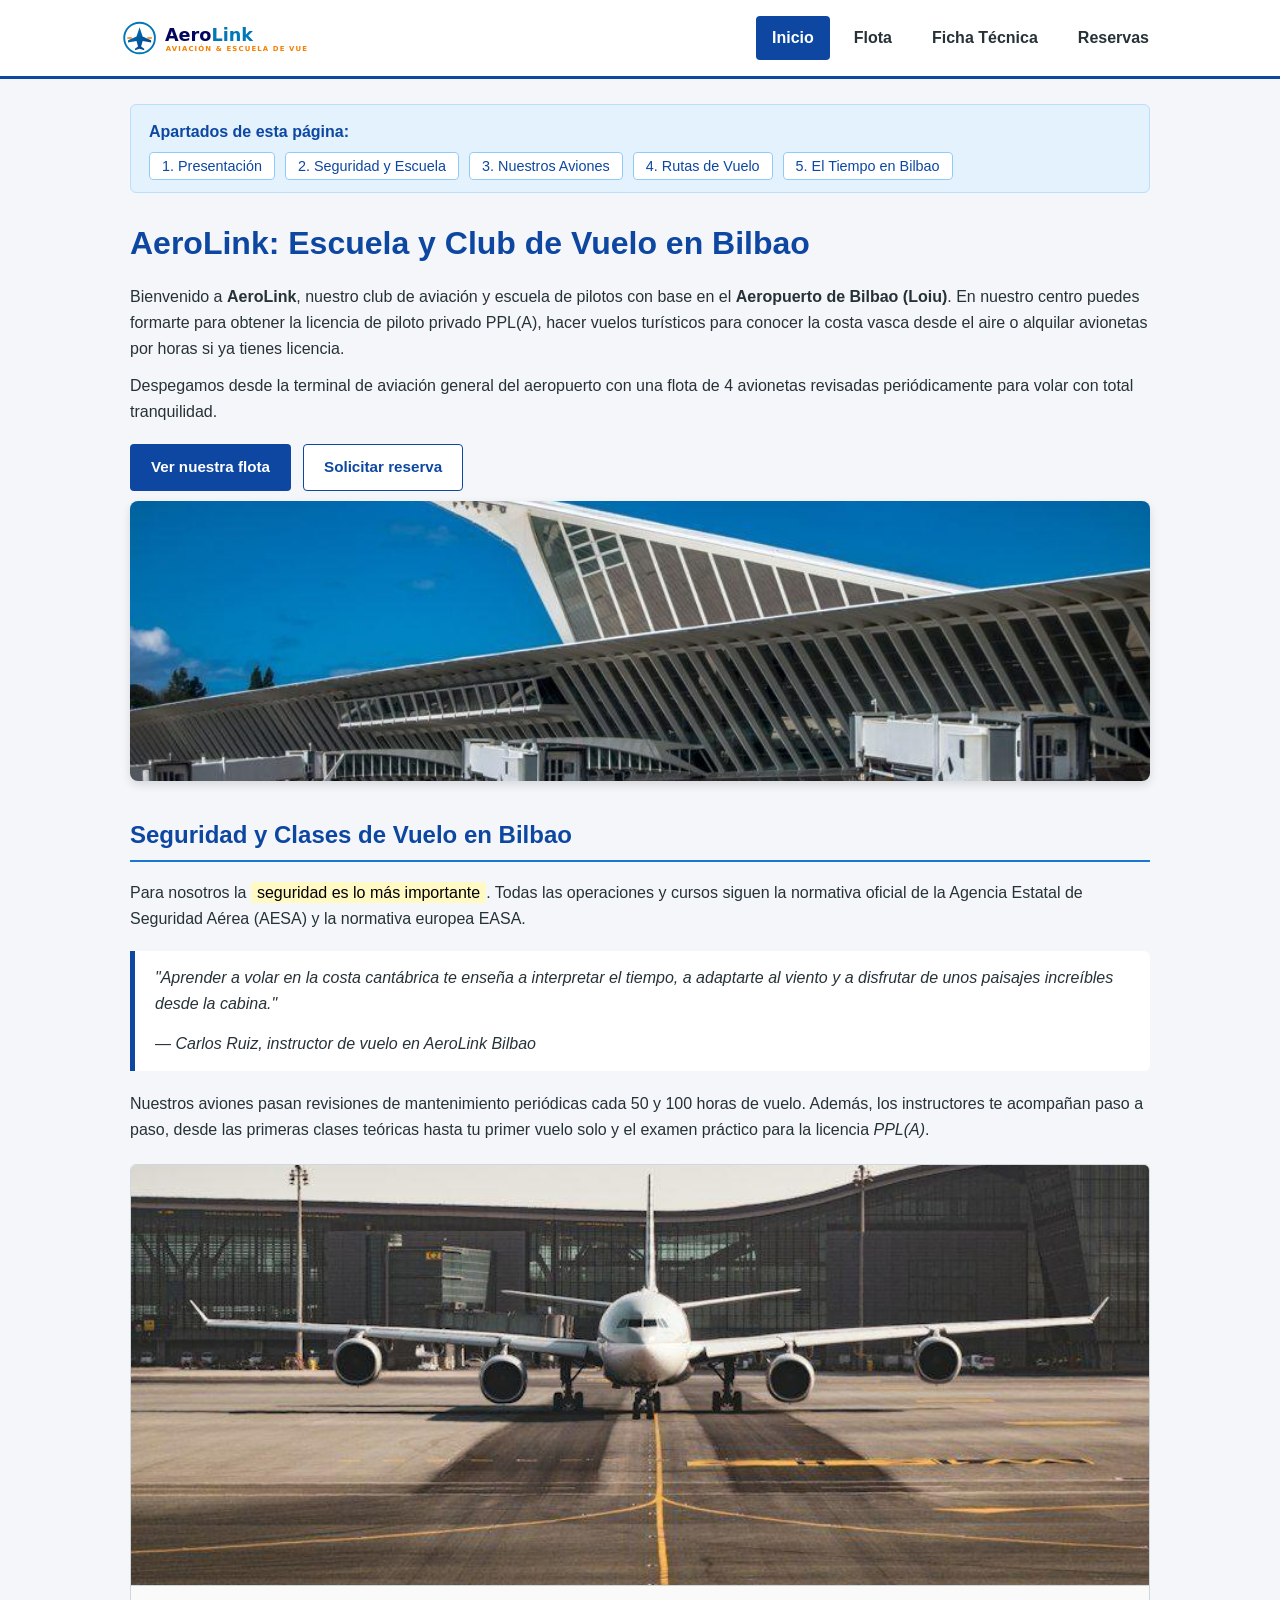
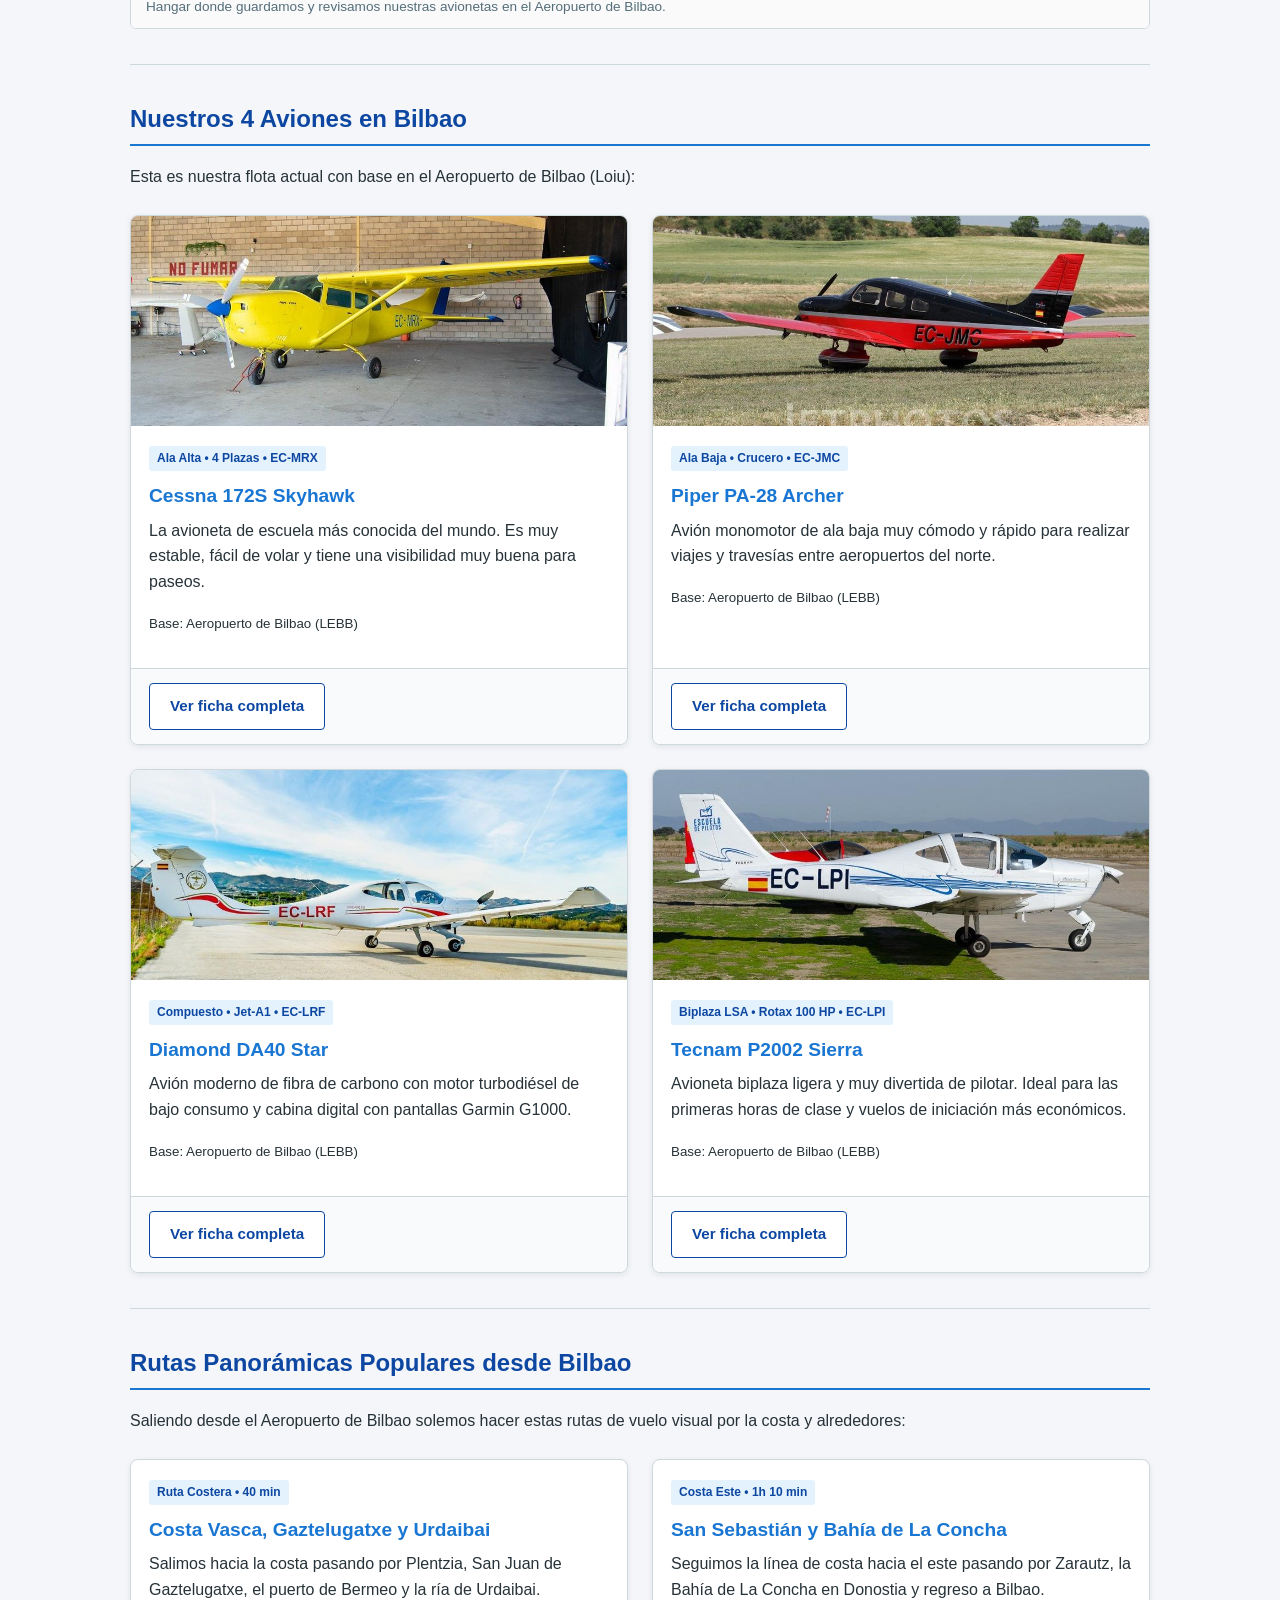
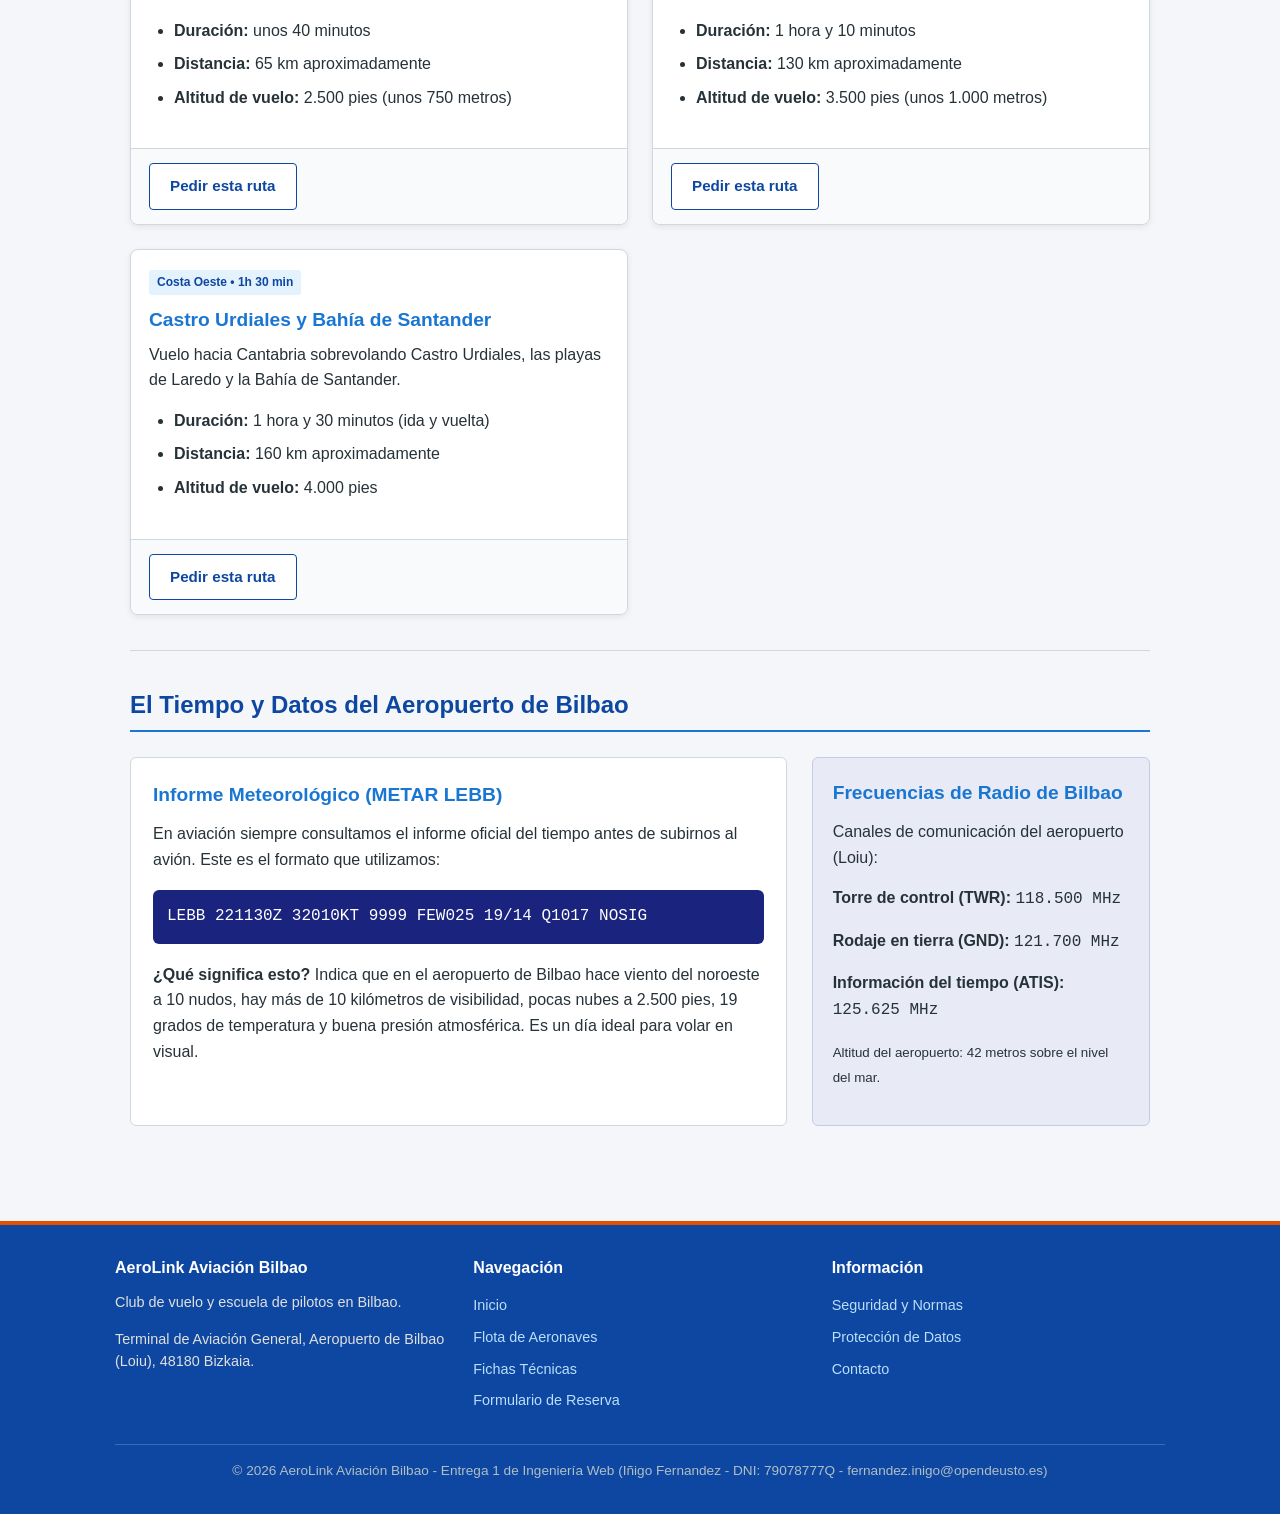
==== commit 82010020: "Optimizar rendimiento: compresion de imagenes, carga diferida (lazy loading) y cache en Vercel" ====
--- a/index.html
+++ b/index.html
@@ -56,7 +56,7 @@
           </div>
         </div>
         <div class="bienvenida-imagen">
-          <img src="img/hero-bilbao.jpg" alt="Pista y terminal del Aeropuerto de Bilbao en Loiu" width="500" height="300">
+          <img src="img/hero-bilbao.jpg" alt="Pista y terminal del Aeropuerto de Bilbao en Loiu" width="500" height="300" decoding="async">
         </div>
       </div>
     </section>
@@ -80,7 +80,7 @@
       </p>
 
       <figure>
-        <img src="img/hangar.jpg" alt="Hangar con avionetas en el aeropuerto de Bilbao" width="800" height="400">
+        <img src="img/hangar.jpg" alt="Hangar con avionetas en el aeropuerto de Bilbao" width="800" height="400" loading="lazy" decoding="async">
         <figcaption>Hangar donde guardamos y revisamos nuestras avionetas en el Aeropuerto de Bilbao.</figcaption>
       </figure>
     </section>
@@ -97,7 +97,7 @@
       <div class="contenedor-tarjetas">
 
         <article class="tarjeta">
-          <img src="img/cessna172.jpg" alt="Avioneta Cessna 172S Skyhawk matrícula EC-MRX en hangar de Bilbao" width="400" height="200">
+          <img src="img/cessna172.jpg" alt="Avioneta Cessna 172S Skyhawk matrícula EC-MRX en hangar de Bilbao" width="400" height="200" loading="lazy" decoding="async">
           <div class="tarjeta-cuerpo">
             <span class="etiqueta">Ala Alta • 4 Plazas • EC-MRX</span>
             <h3>Cessna 172S Skyhawk</h3>
@@ -112,7 +112,7 @@
         </article>
 
         <article class="tarjeta">
-          <img src="img/piper-pa28.jpg" alt="Avioneta Piper PA-28-181 Archer III matrícula EC-JMC en aeródromo" width="400" height="200">
+          <img src="img/piper-pa28.jpg" alt="Avioneta Piper PA-28-181 Archer III matrícula EC-JMC en aeródromo" width="400" height="200" loading="lazy" decoding="async">
           <div class="tarjeta-cuerpo">
             <span class="etiqueta">Ala Baja • Crucero • EC-JMC</span>
             <h3>Piper PA-28 Archer</h3>
@@ -127,7 +127,7 @@
         </article>
 
         <article class="tarjeta">
-          <img src="img/diamond-da40.jpg" alt="Avioneta moderna Diamond DA40 NG Star matrícula EC-LRF en plataforma" width="400" height="200">
+          <img src="img/diamond-da40.jpg" alt="Avioneta moderna Diamond DA40 NG Star matrícula EC-LRF en plataforma" width="400" height="200" loading="lazy" decoding="async">
           <div class="tarjeta-cuerpo">
             <span class="etiqueta">Compuesto • Jet-A1 • EC-LRF</span>
             <h3>Diamond DA40 Star</h3>
@@ -142,7 +142,7 @@
         </article>
 
         <article class="tarjeta">
-          <img src="img/tecnam_p2002.jpg" alt="Avioneta biplaza Tecnam P2002 Sierra matrícula EC-LPI en plataforma de Bilbao" width="400" height="200">
+          <img src="img/tecnam_p2002.jpg" alt="Avioneta biplaza Tecnam P2002 Sierra matrícula EC-LPI en plataforma de Bilbao" width="400" height="200" loading="lazy" decoding="async">
           <div class="tarjeta-cuerpo">
             <span class="etiqueta">Biplaza LSA • Rotax 100 HP • EC-LPI</span>
             <h3>Tecnam P2002 Sierra</h3>
@@ -290,5 +290,9 @@
     </div>
   </footer>
 
+  <script>
+    window.va = window.va || function () { (window.vaq = window.vaq || []).push(arguments); };
+  </script>
+  <script defer src="/_vercel/insights/script.js"></script>
 </body>
 </html>
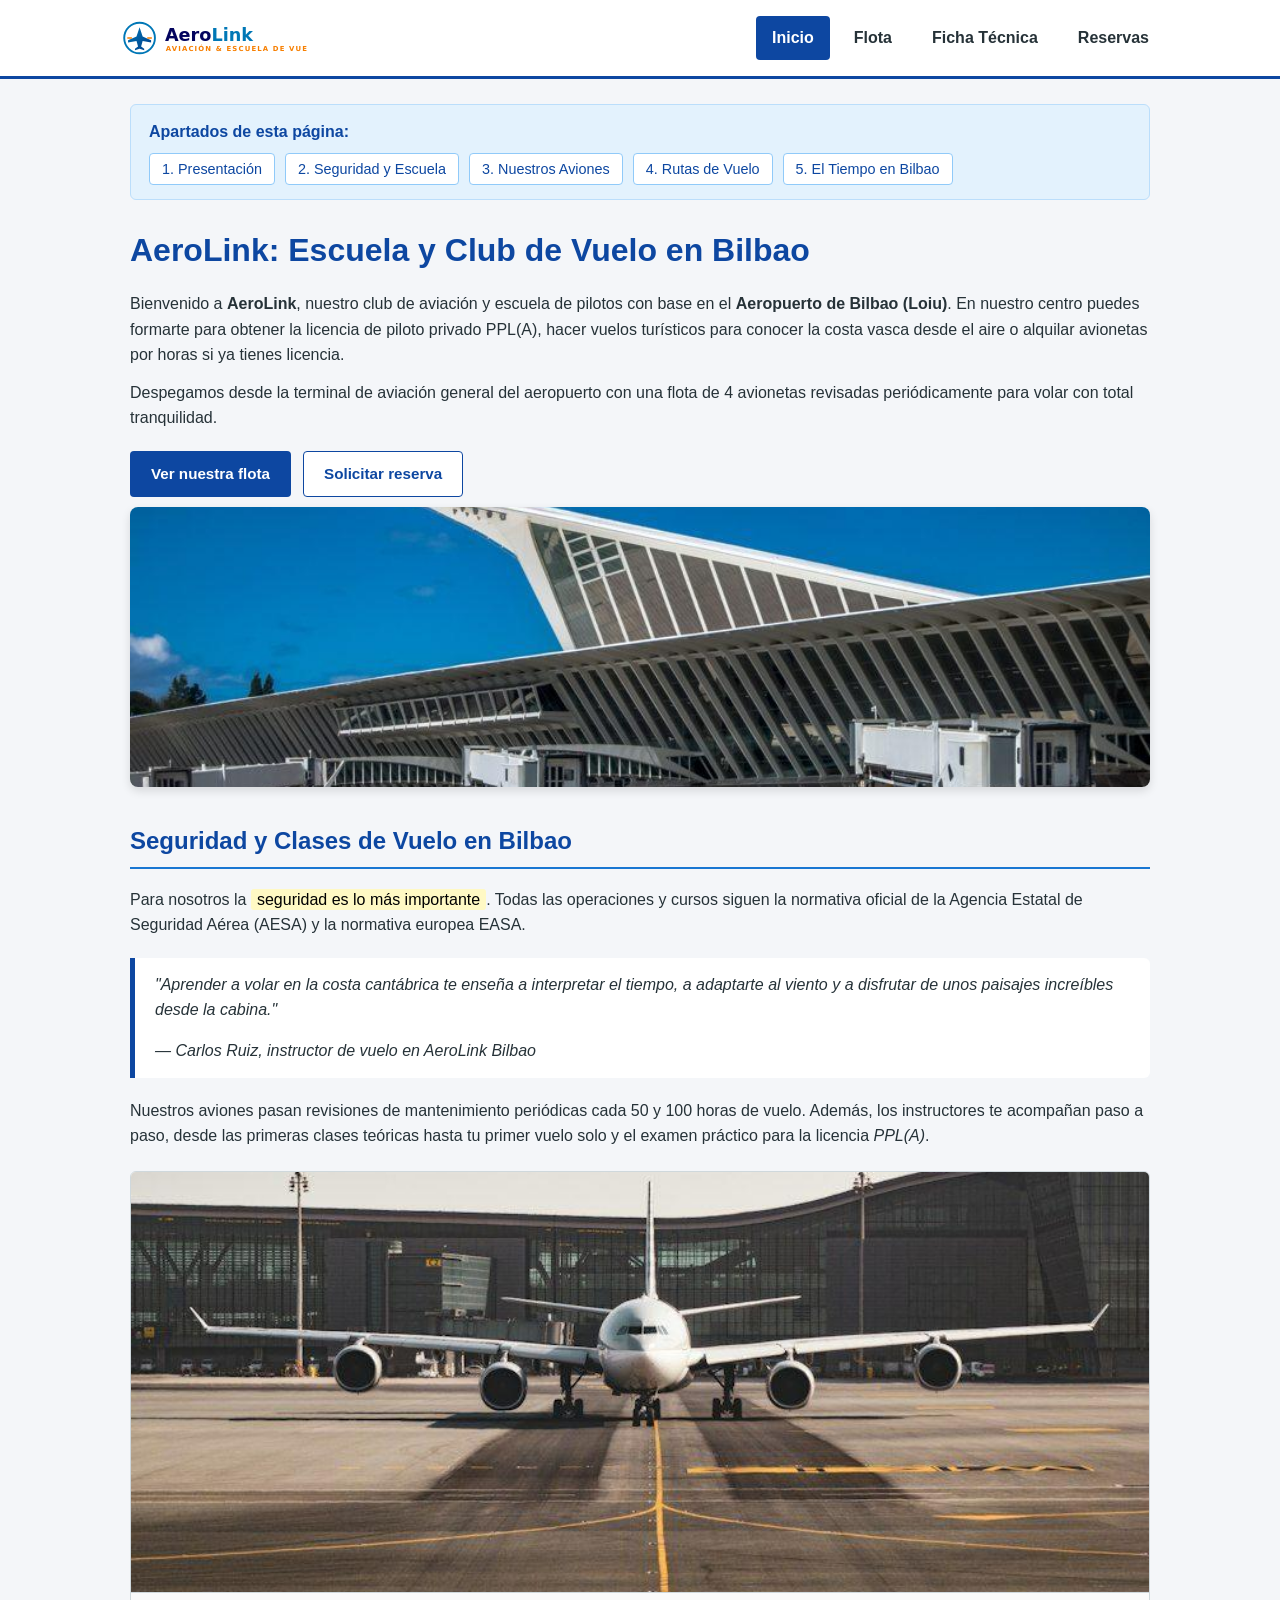
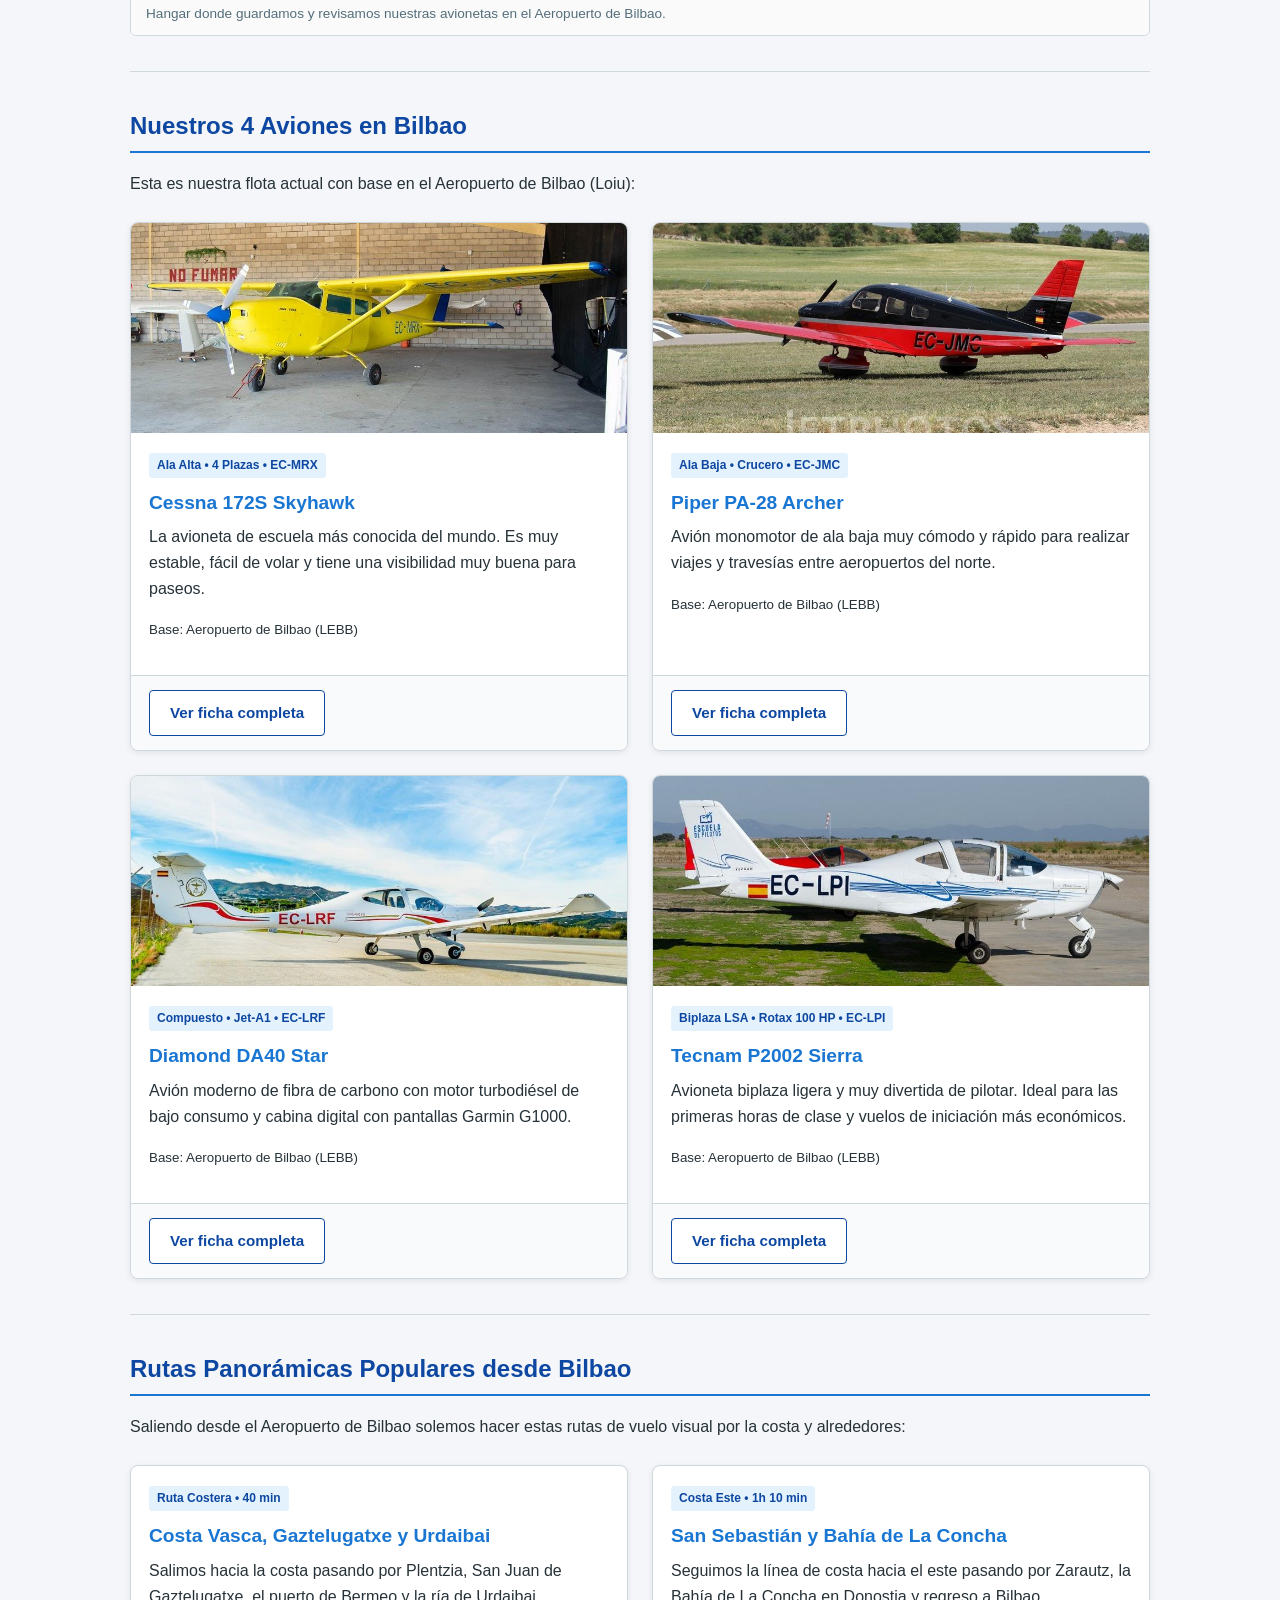
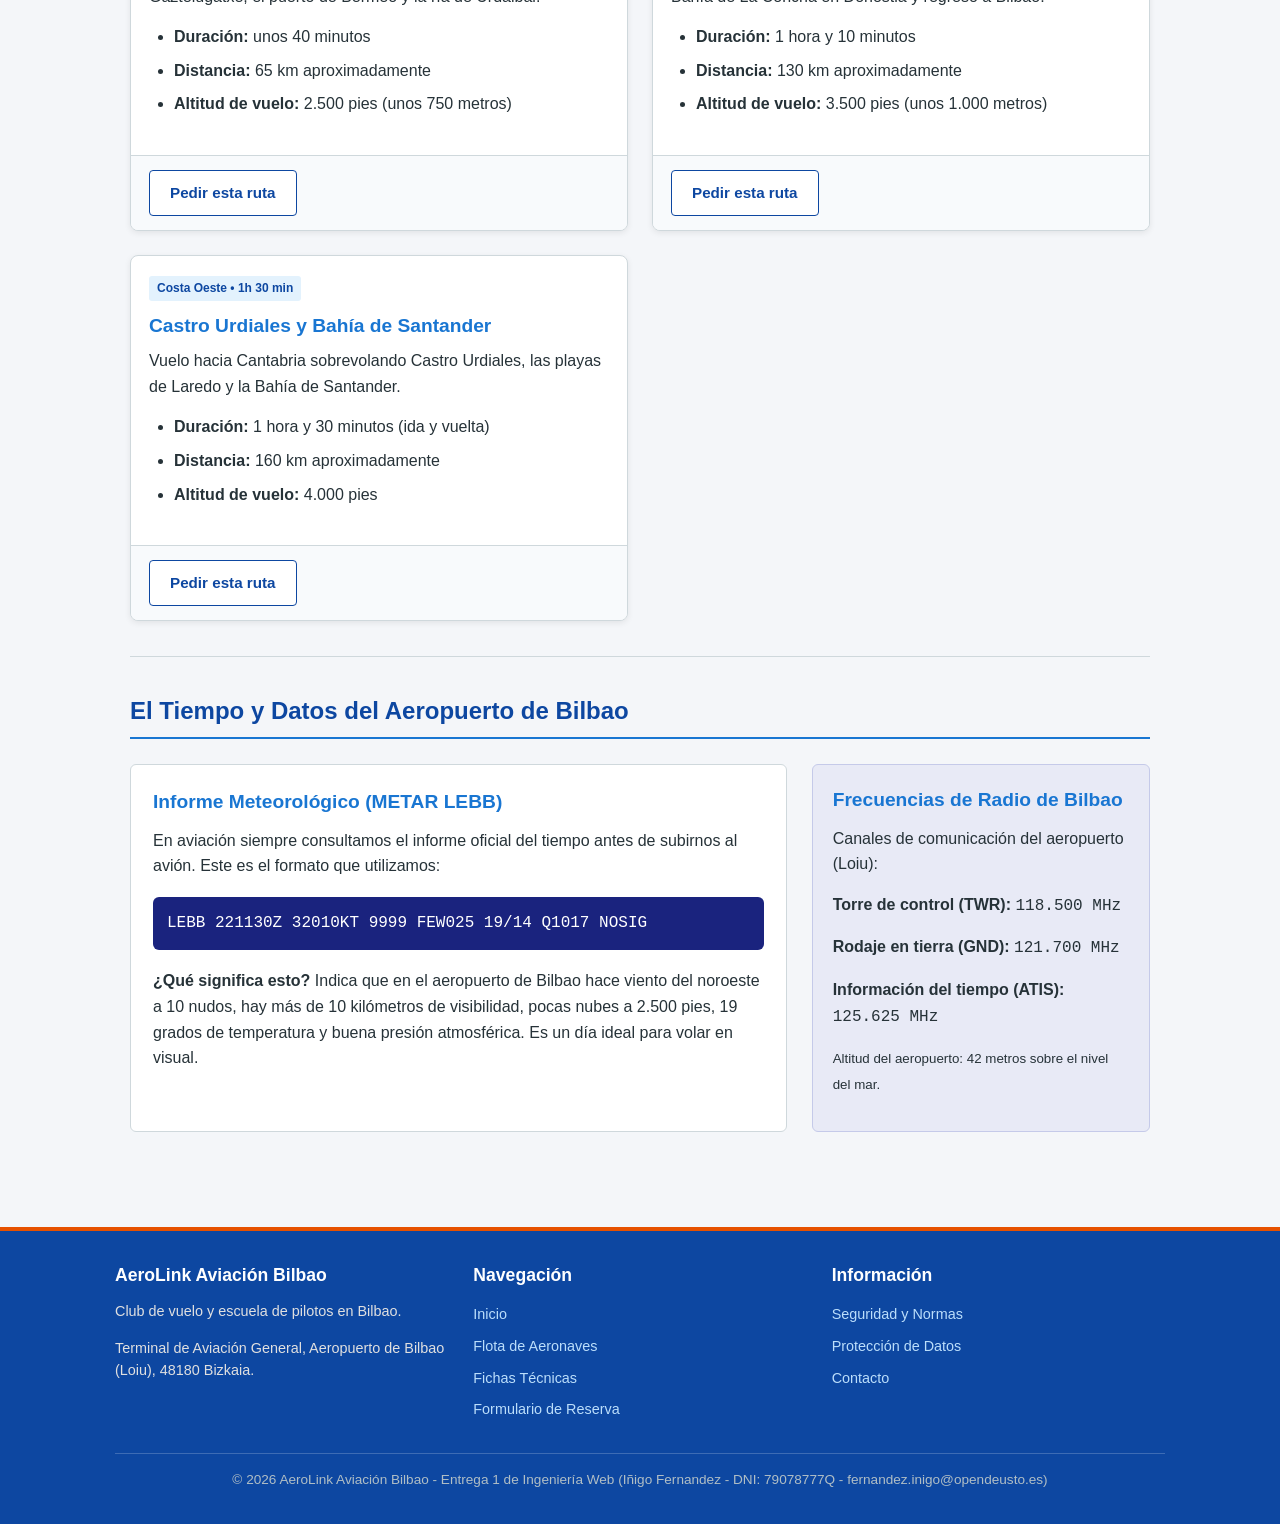
==== commit e4482a1f: "Corregir accesibilidad: contraste WCAG 2 AA, jerarquia de encabezados y tamano tactil" ====
--- a/index.html
+++ b/index.html
@@ -260,13 +260,13 @@
   <footer id="pie-principal">
     <div class="contenedor-pie">
       <div class="seccion-pie">
-        <h4>AeroLink Aviación Bilbao</h4>
+        <h3>AeroLink Aviación Bilbao</h3>
         <p>Club de vuelo y escuela de pilotos en Bilbao.</p>
         <p>Terminal de Aviación General, Aeropuerto de Bilbao (Loiu), 48180 Bizkaia.</p>
       </div>
 
       <div class="seccion-pie">
-        <h4>Navegación</h4>
+        <h3>Navegación</h3>
         <ul>
           <li><a href="index.html">Inicio</a></li>
           <li><a href="flota.html">Flota de Aeronaves</a></li>
@@ -276,7 +276,7 @@
       </div>
 
       <div class="seccion-pie">
-        <h4>Información</h4>
+        <h3>Información</h3>
         <ul>
           <li><a href="index.html#servicios">Seguridad y Normas</a></li>
           <li><a href="formulario.html#aviso-legal">Protección de Datos</a></li>
--- a/css/styles.css
+++ b/css/styles.css
@@ -66,6 +66,15 @@
   color: var(--color-destacado);
 }
 
+p a {
+  display: inline-block;
+  min-height: 24px;
+  line-height: 1.5;
+  padding: 2px 6px;
+  margin: 2px 0;
+  border-radius: 3px;
+}
+
 img {
   max-width: 100%;
   height: auto;
@@ -180,6 +189,9 @@
 }
 
 nav.indice-pagina ul li a {
+  display: inline-block;
+  min-height: 24px;
+  line-height: 1.4;
   background-color: var(--color-blanco);
   border: 1px solid #90caf9;
   padding: 5px 12px;
@@ -563,8 +575,8 @@
 }
 
 .nota-campo {
-  font-size: 0.8rem;
-  color: #78909c;
+  font-size: 0.82rem;
+  color: #37474f;
   display: block;
   margin-top: 3px;
 }
@@ -639,8 +651,10 @@
   flex: 1 1 250px;
 }
 
+.seccion-pie h3,
 .seccion-pie h4 {
   color: var(--color-blanco);
+  font-size: 1.1rem;
   margin-bottom: 12px;
 }
 
@@ -658,6 +672,10 @@
 }
 
 .seccion-pie ul li a {
+  display: inline-block;
+  min-height: 24px;
+  line-height: 1.4;
+  padding: 2px 0;
   color: #bbdefb;
   text-decoration: none;
   font-size: 0.9rem;
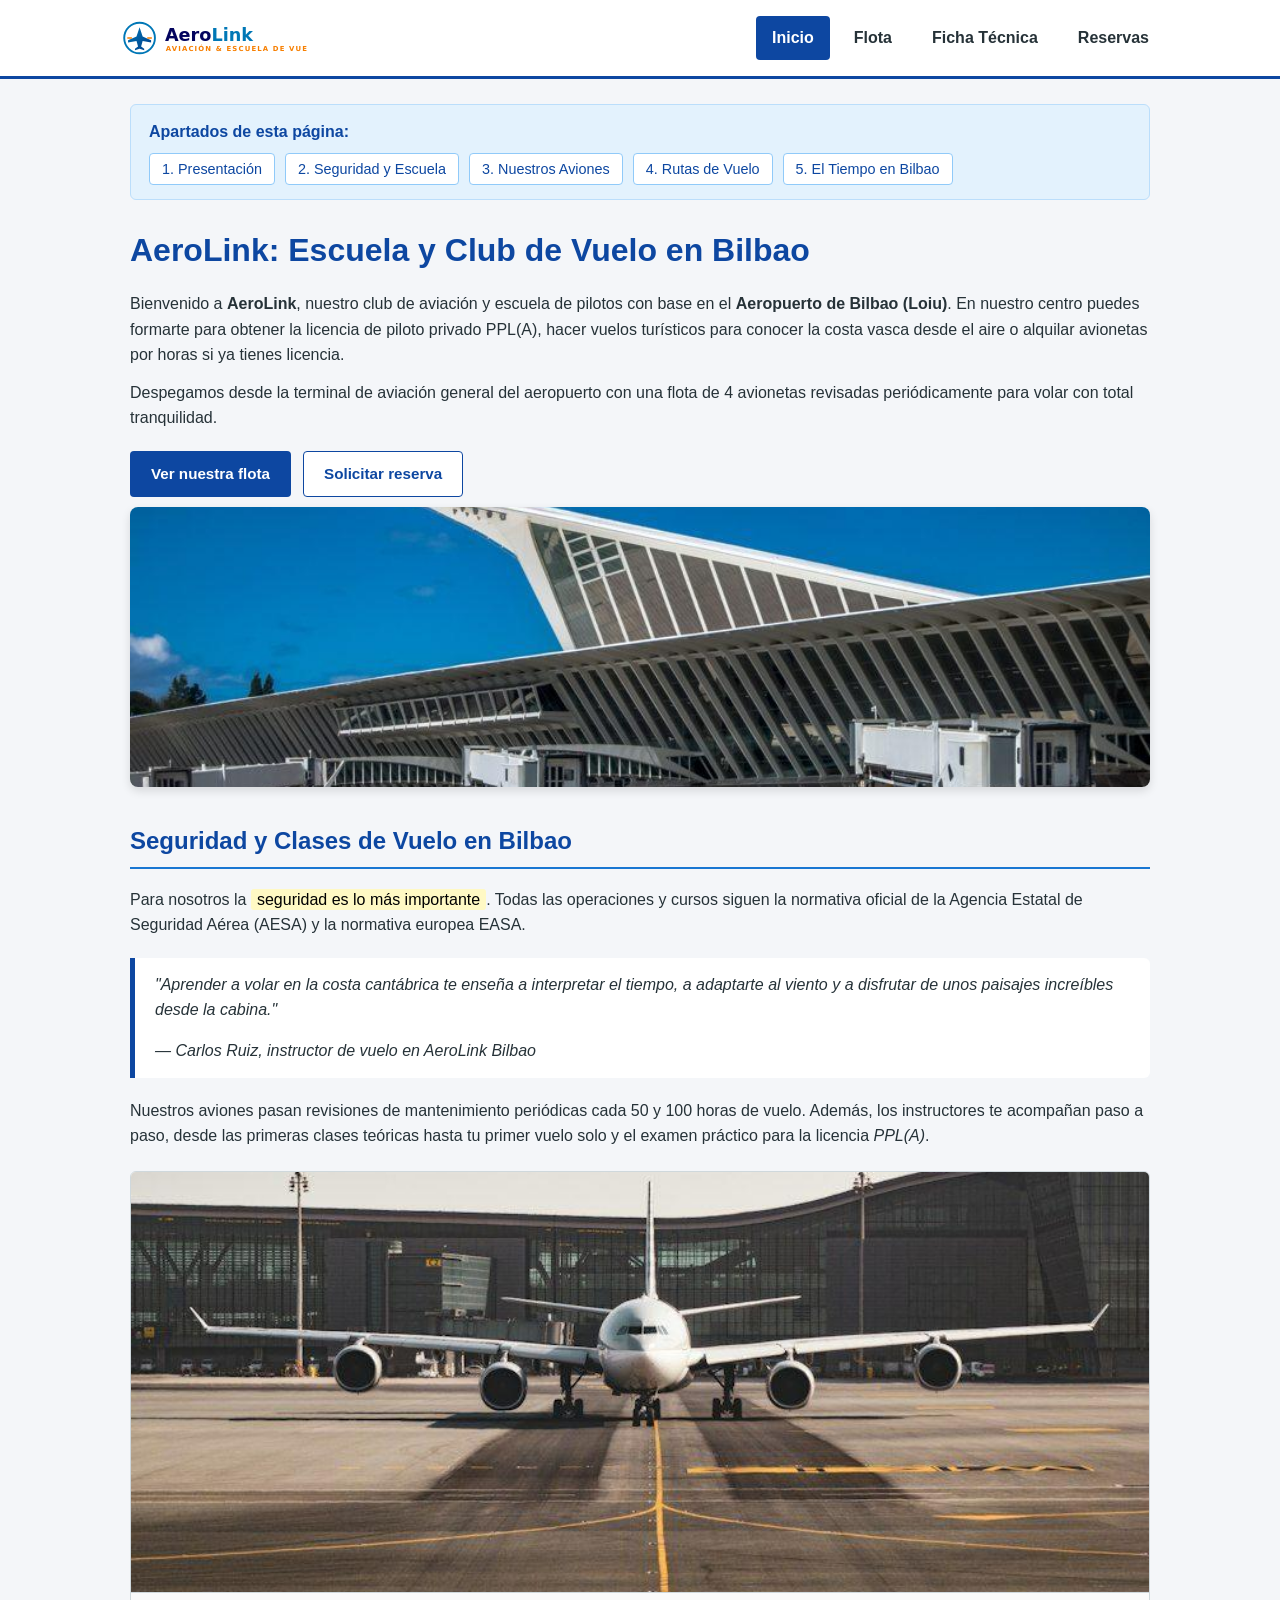
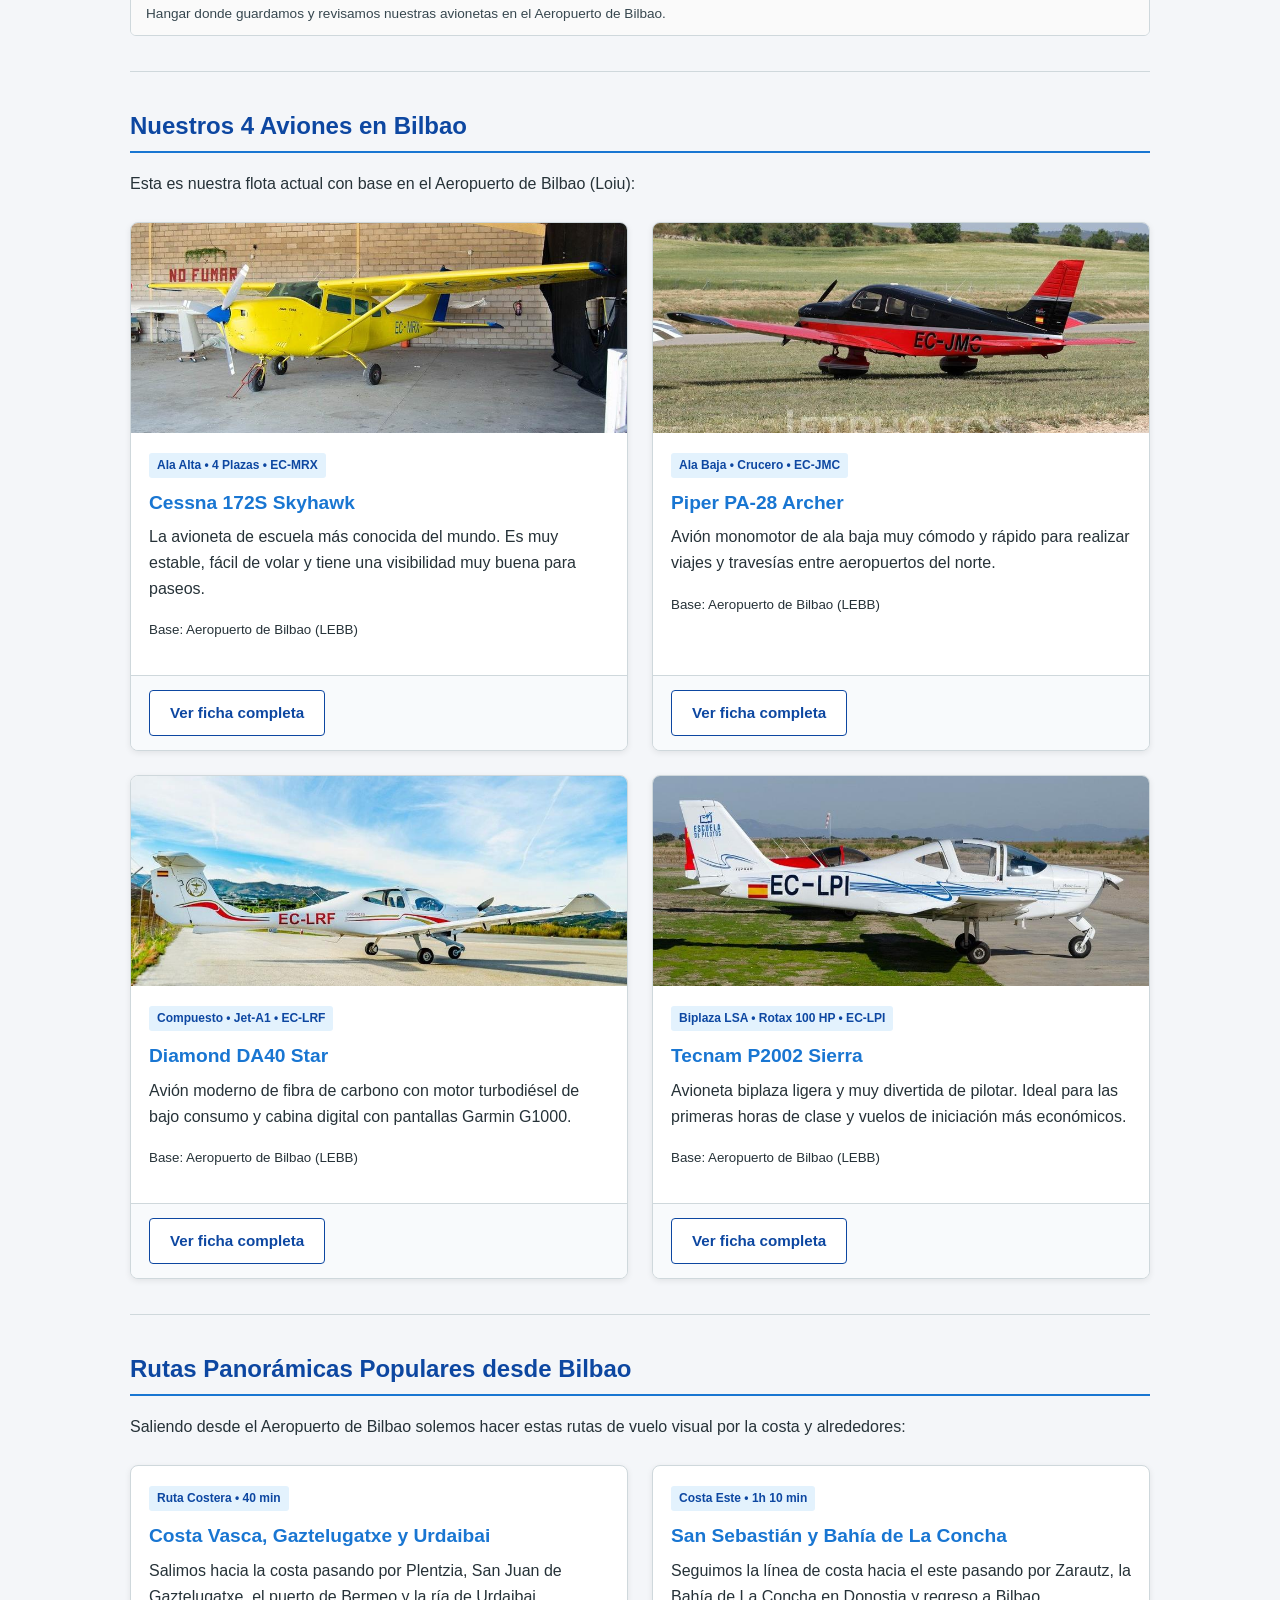
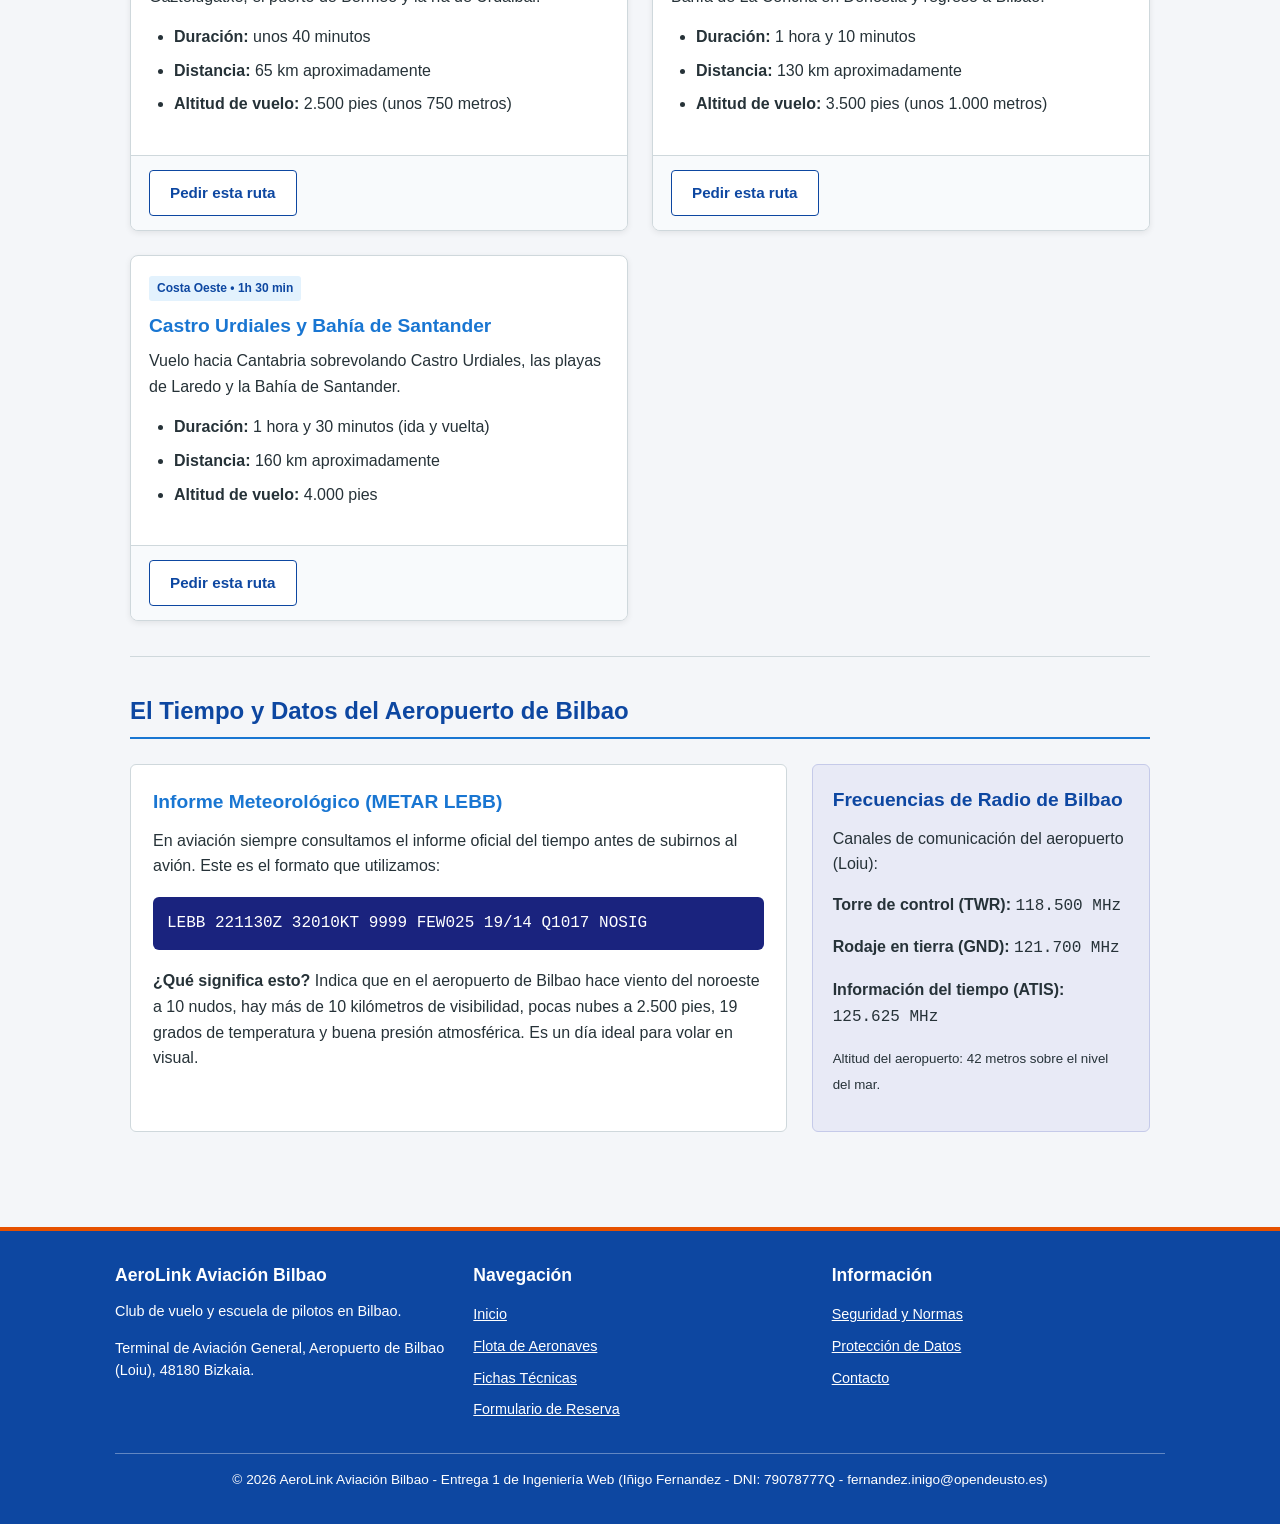
==== commit b2229ac4: "Accesibilidad completa: nombres unívocos en botones y enlaces, foco visible y contraste WCAG AAA" ====
--- a/index.html
+++ b/index.html
@@ -11,12 +11,12 @@
   <!-- Cabecera -->
   <header id="cabecera-principal">
     <div class="contenedor-cabecera">
-      <a href="index.html" class="logotipo" title="AeroLink Aviación Bilbao">
-        <img src="img/logo.svg" alt="Logotipo de AeroLink" width="180" height="45">
+      <a href="index.html" class="logotipo" aria-label="AeroLink Aviación Bilbao - Ir a la página de inicio">
+        <img src="img/logo.svg" alt="AeroLink Aviación Bilbao" width="180" height="45">
       </a>
       <nav id="menu-navegacion" aria-label="Menú principal">
         <ul>
-          <li><a href="index.html" class="activo">Inicio</a></li>
+          <li><a href="index.html" class="activo" aria-current="page">Inicio</a></li>
           <li><a href="flota.html">Flota</a></li>
           <li><a href="detalle.html">Ficha Técnica</a></li>
           <li><a href="formulario.html">Reservas</a></li>
@@ -80,7 +80,7 @@
       </p>
 
       <figure>
-        <img src="img/hangar.jpg" alt="Hangar con avionetas en el aeropuerto de Bilbao" width="800" height="400" loading="lazy" decoding="async">
+        <img src="img/hangar.jpg" alt="Instalaciones del hangar de AeroLink con avionetas en el aeropuerto de Bilbao" width="800" height="400" loading="lazy" decoding="async">
         <figcaption>Hangar donde guardamos y revisamos nuestras avionetas en el Aeropuerto de Bilbao.</figcaption>
       </figure>
     </section>
@@ -107,7 +107,7 @@
             <p><small>Base: <time datetime="2026-09-01">Aeropuerto de Bilbao (LEBB)</time></small></p>
           </div>
           <div class="tarjeta-pie">
-            <a href="detalle.html#cessna172" class="boton boton-secundario">Ver ficha completa</a>
+            <a href="detalle.html#cessna172" class="boton boton-secundario" aria-label="Ver ficha completa de la Cessna 172S Skyhawk">Ver ficha completa</a>
           </div>
         </article>
 
@@ -122,7 +122,7 @@
             <p><small>Base: <time datetime="2026-09-01">Aeropuerto de Bilbao (LEBB)</time></small></p>
           </div>
           <div class="tarjeta-pie">
-            <a href="detalle.html#piper-pa28" class="boton boton-secundario">Ver ficha completa</a>
+            <a href="detalle.html#piper-pa28" class="boton boton-secundario" aria-label="Ver ficha completa de la Piper PA-28 Archer">Ver ficha completa</a>
           </div>
         </article>
 
@@ -137,7 +137,7 @@
             <p><small>Base: <time datetime="2026-09-01">Aeropuerto de Bilbao (LEBB)</time></small></p>
           </div>
           <div class="tarjeta-pie">
-            <a href="detalle.html#diamond-da40" class="boton boton-secundario">Ver ficha completa</a>
+            <a href="detalle.html#diamond-da40" class="boton boton-secundario" aria-label="Ver ficha completa de la Diamond DA40 Star">Ver ficha completa</a>
           </div>
         </article>
 
@@ -152,7 +152,7 @@
             <p><small>Base: <time datetime="2026-09-01">Aeropuerto de Bilbao (LEBB)</time></small></p>
           </div>
           <div class="tarjeta-pie">
-            <a href="detalle.html#tecnam-p2002" class="boton boton-secundario">Ver ficha completa</a>
+            <a href="detalle.html#tecnam-p2002" class="boton boton-secundario" aria-label="Ver ficha completa de la Tecnam P2002 Sierra">Ver ficha completa</a>
           </div>
         </article>
 
@@ -183,7 +183,7 @@
             </ul>
           </div>
           <div class="tarjeta-pie">
-            <a href="formulario.html" class="boton boton-secundario">Pedir esta ruta</a>
+            <a href="formulario.html" class="boton boton-secundario" aria-label="Pedir la ruta Costa Vasca, Gaztelugatxe y Urdaibai">Pedir esta ruta</a>
           </div>
         </article>
 
@@ -201,7 +201,7 @@
             </ul>
           </div>
           <div class="tarjeta-pie">
-            <a href="formulario.html" class="boton boton-secundario">Pedir esta ruta</a>
+            <a href="formulario.html" class="boton boton-secundario" aria-label="Pedir la ruta San Sebastián y Bahía de La Concha">Pedir esta ruta</a>
           </div>
         </article>
 
@@ -219,7 +219,7 @@
             </ul>
           </div>
           <div class="tarjeta-pie">
-            <a href="formulario.html" class="boton boton-secundario">Pedir esta ruta</a>
+            <a href="formulario.html" class="boton boton-secundario" aria-label="Pedir la ruta Castro Urdiales y Bahía de Santander">Pedir esta ruta</a>
           </div>
         </article>
       </div>
--- a/css/styles.css
+++ b/css/styles.css
@@ -66,6 +66,13 @@
   color: var(--color-destacado);
 }
 
+a:focus-visible,
+button:focus-visible,
+.boton:focus-visible {
+  outline: 3px solid var(--color-destacado);
+  outline-offset: 3px;
+}
+
 p a {
   display: inline-block;
   min-height: 24px;
@@ -398,6 +405,10 @@
   margin-top: 25px;
 }
 
+.caja-dudas h3 {
+  color: var(--color-principal);
+}
+
 /* Listas y glosario */
 ul.lista-puntos, ol.lista-ordenada {
   margin-left: 25px;
@@ -510,7 +521,7 @@
 figcaption {
   padding: 10px 15px;
   font-size: 0.85rem;
-  color: #546e7a;
+  color: #37474f;
   background-color: #fafafa;
   border-top: 1px solid var(--color-borde);
 }
@@ -538,6 +549,10 @@
   border-radius: 6px;
   padding: 20px;
   height: fit-content;
+}
+
+aside.columna-lateral h3 {
+  color: var(--color-principal);
 }
 
 /* Formulario */
@@ -632,7 +647,7 @@
 /* Pie de pagina */
 footer#pie-principal {
   background-color: var(--color-principal);
-  color: #e0e0e0;
+  color: #ffffff;
   border-top: 4px solid var(--color-destacado);
   margin-top: 45px;
   padding: 30px 15px 18px 15px;
@@ -676,24 +691,24 @@
   min-height: 24px;
   line-height: 1.4;
   padding: 2px 0;
-  color: #bbdefb;
-  text-decoration: none;
+  color: #ffffff;
+  text-decoration: underline;
   font-size: 0.9rem;
 }
 
 .seccion-pie ul li a:hover {
   text-decoration: underline;
-  color: var(--color-blanco);
+  color: #ffe082;
 }
 
 .copyright {
   max-width: 1050px;
   margin: 25px auto 0 auto;
   padding-top: 15px;
-  border-top: 1px solid rgba(255,255,255,0.2);
+  border-top: 1px solid rgba(255,255,255,0.35);
   text-align: center;
   font-size: 0.85rem;
-  color: #b0bec5;
+  color: #ffffff;
 }
 
 /* Adaptacion a pantallas pequenas */
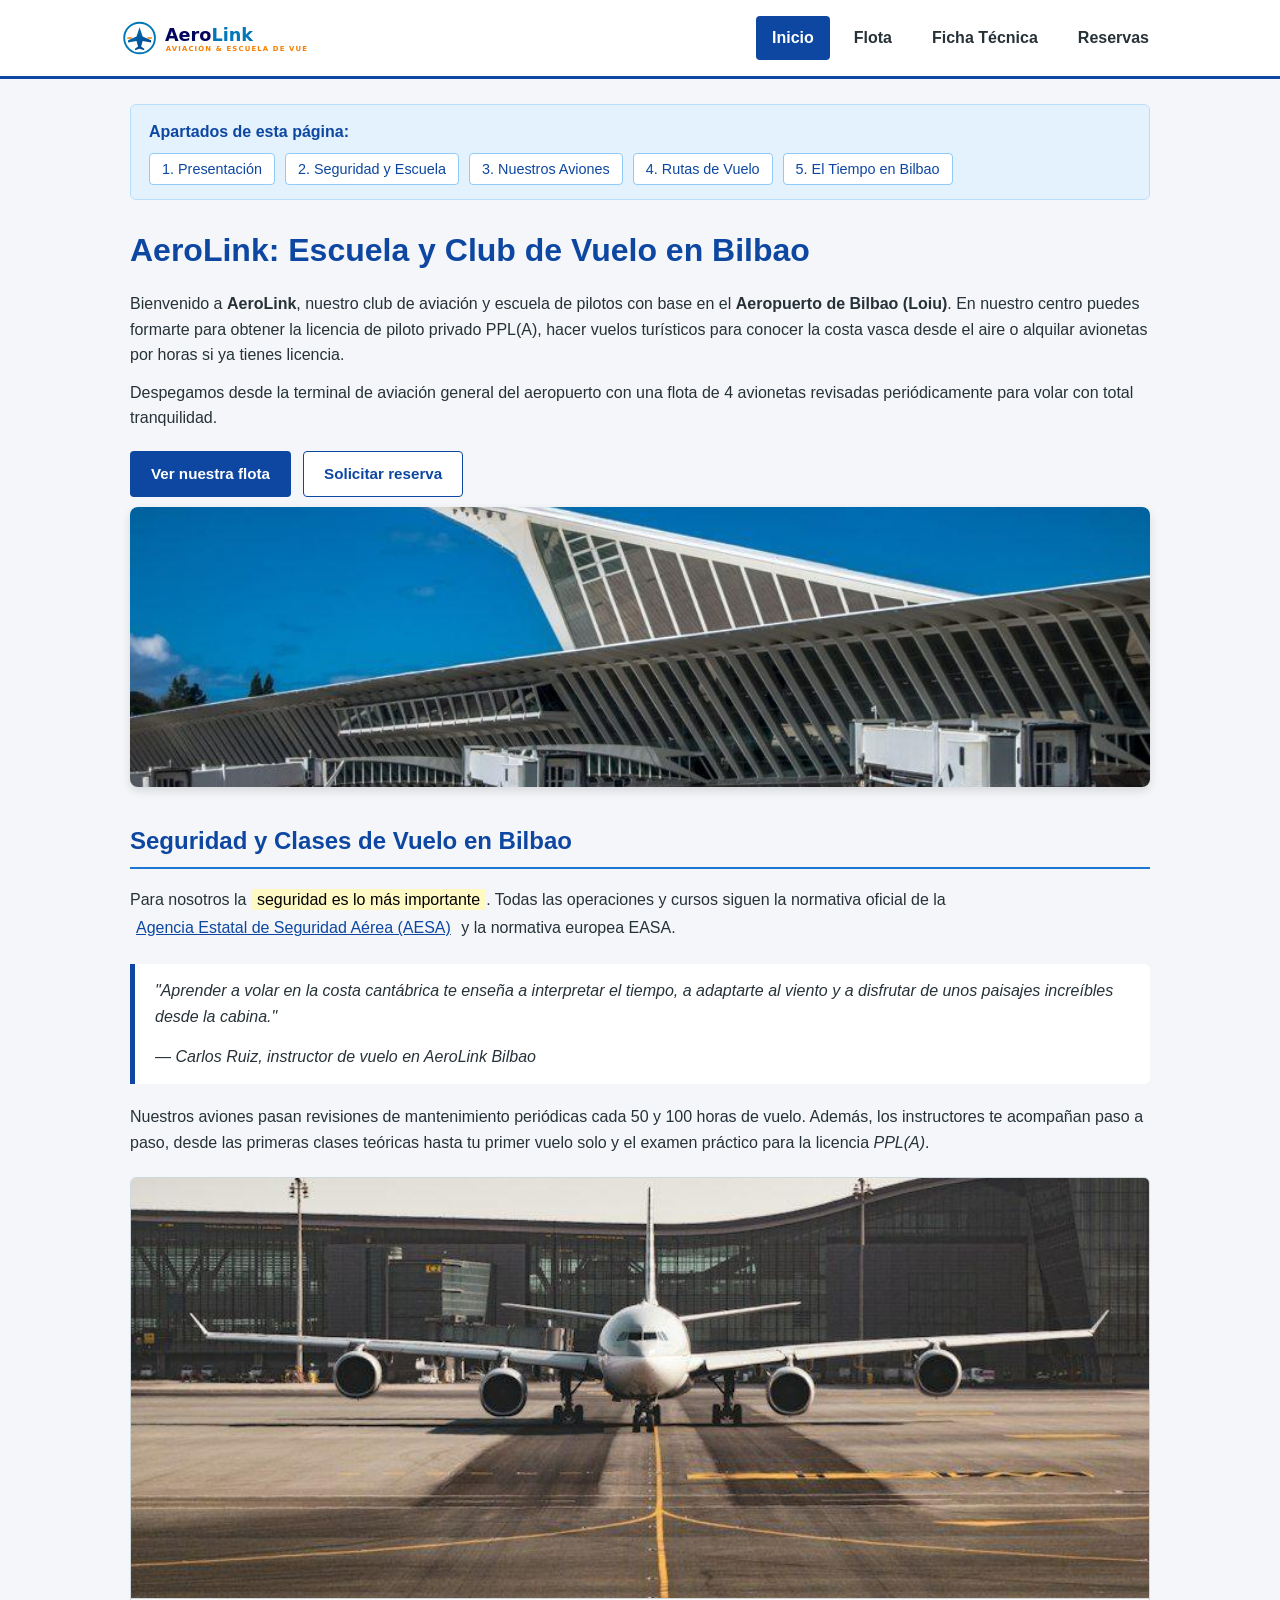
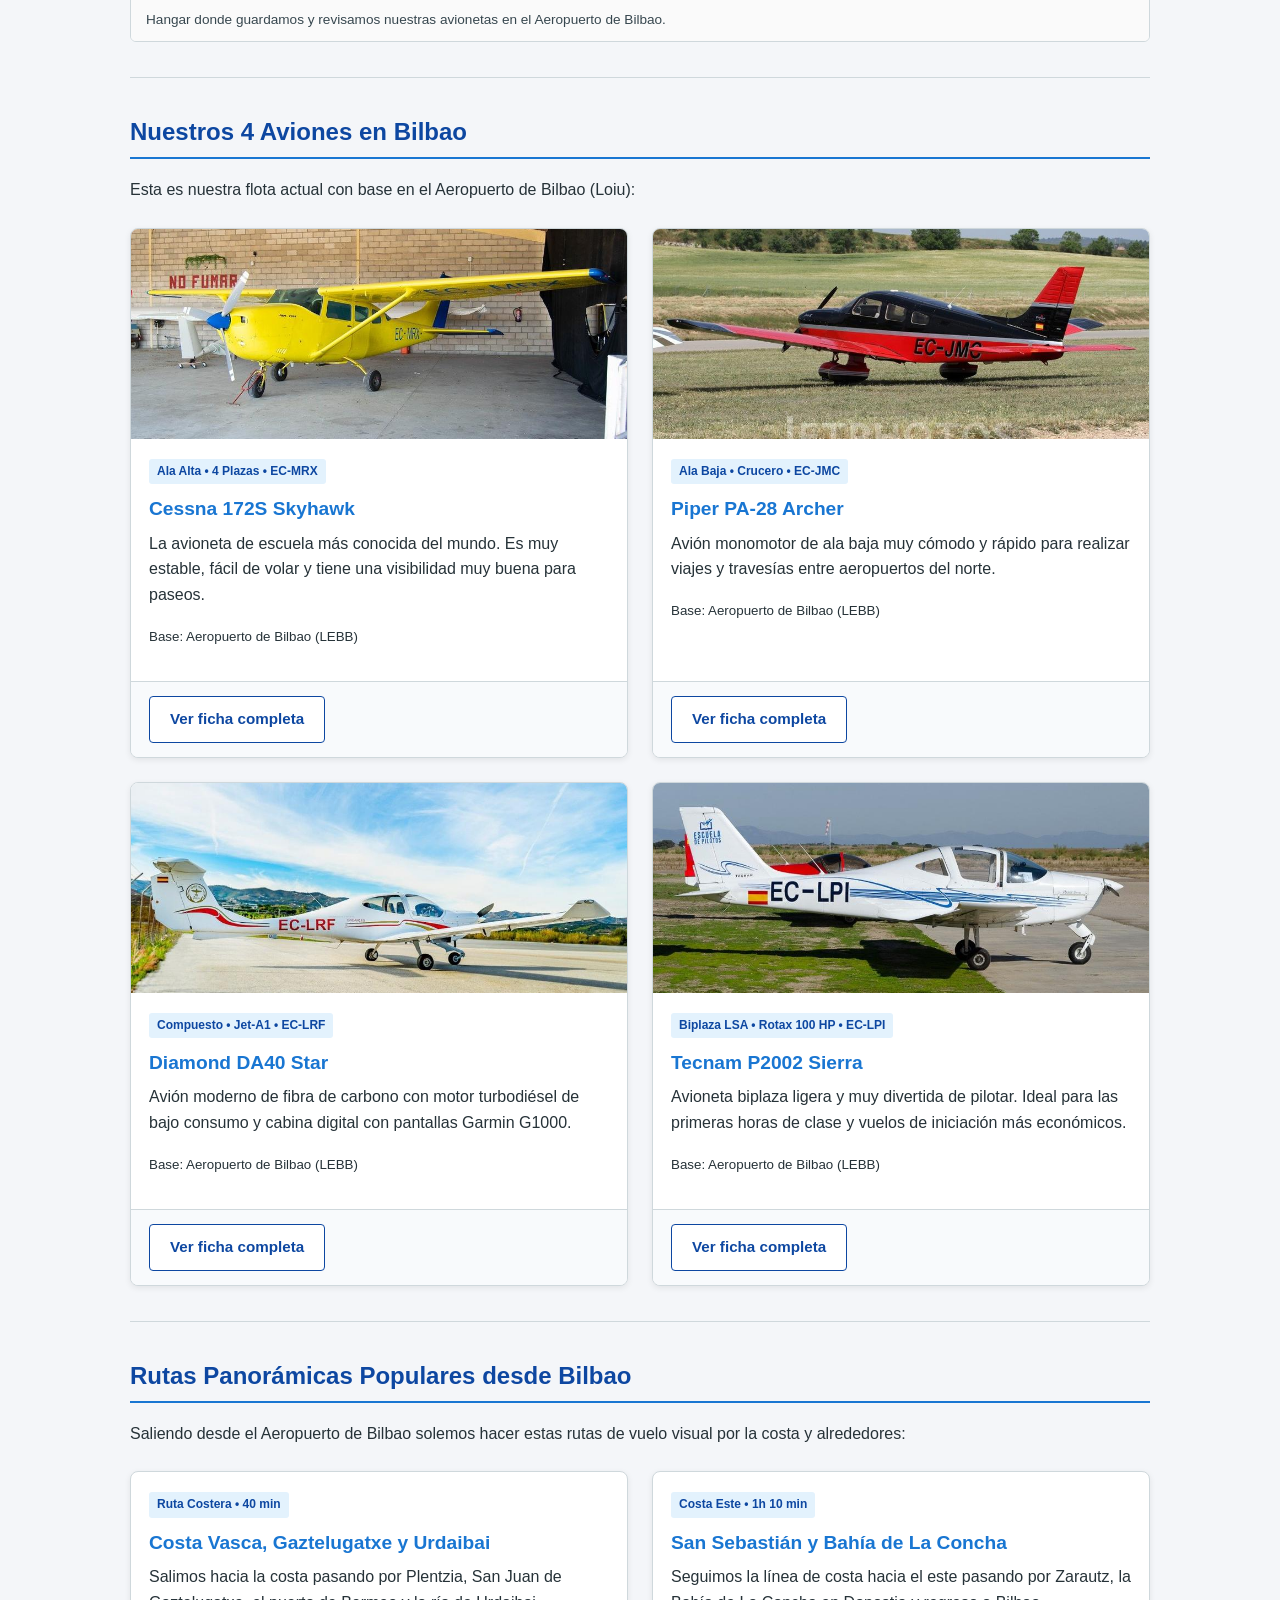
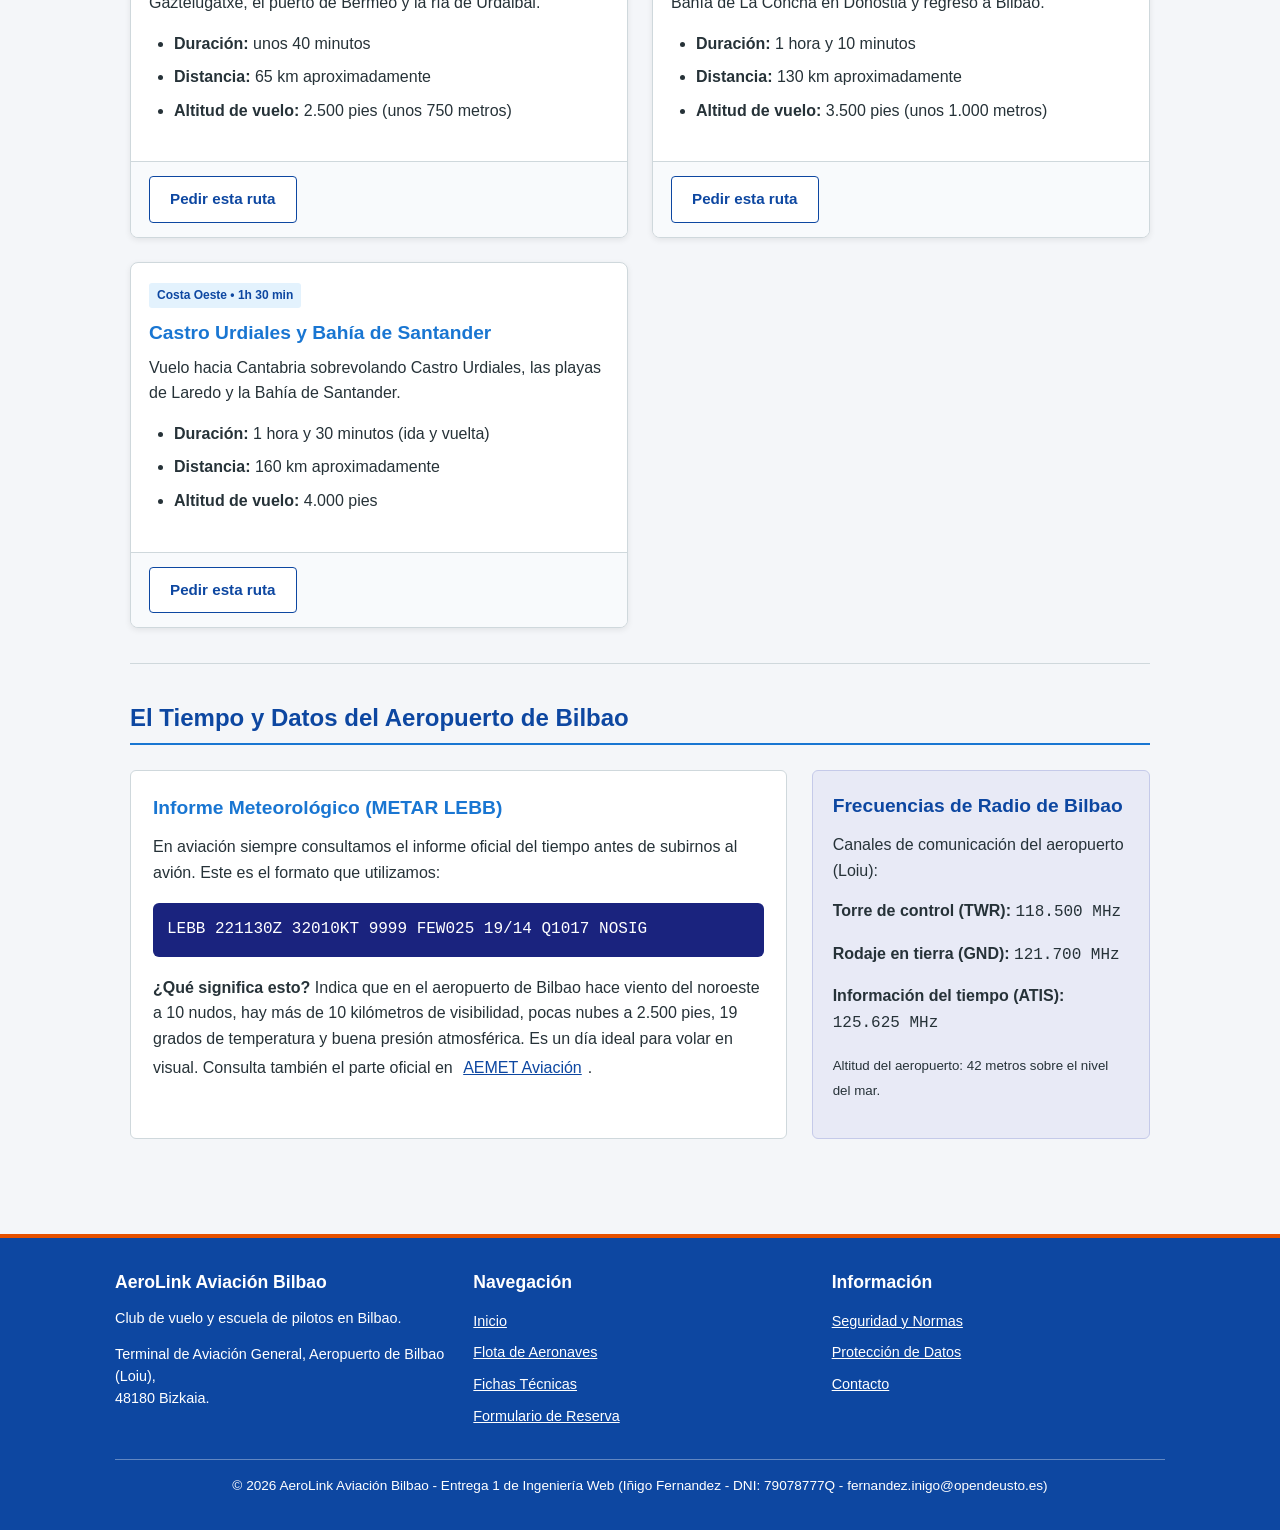
==== commit a8425c02: "Auditoria de codigo y estandares IW: favicon, tablas semanticas, formularios accesibles y reglas CSS" ====
--- a/index.html
+++ b/index.html
@@ -4,6 +4,7 @@
   <meta charset="UTF-8">
   <meta name="viewport" content="width=device-width, initial-scale=1.0">
   <title>AeroLink | Club de Aviación y Escuela de Pilotos - Aeropuerto de Bilbao</title>
+  <link rel="shortcut icon" href="img/logo.svg" type="image/svg+xml">
   <link rel="stylesheet" href="css/styles.css">
 </head>
 <body>
@@ -65,7 +66,7 @@
     <section id="servicios">
       <h2>Seguridad y Clases de Vuelo en Bilbao</h2>
       <p>
-        Para nosotros la <mark>seguridad es lo más importante</mark>. Todas las operaciones y cursos siguen la normativa oficial de la Agencia Estatal de Seguridad Aérea (AESA) y la normativa europea EASA.
+        Para nosotros la <mark>seguridad es lo más importante</mark>. Todas las operaciones y cursos siguen la normativa oficial de la <a href="https://www.seguridadaerea.gob.es" target="_blank" rel="noopener noreferrer">Agencia Estatal de Seguridad Aérea (AESA)</a> y la normativa europea EASA.
       </p>
 
       <blockquote>
@@ -239,7 +240,7 @@
           </p>
           <pre><code>LEBB 221130Z 32010KT 9999 FEW025 19/14 Q1017 NOSIG</code></pre>
           <p>
-            <strong>¿Qué significa esto?</strong> Indica que en el aeropuerto de Bilbao hace viento del noroeste a 10 nudos, hay más de 10 kilómetros de visibilidad, pocas nubes a 2.500 pies, 19 grados de temperatura y buena presión atmosférica. Es un día ideal para volar en visual.
+            <strong>¿Qué significa esto?</strong> Indica que en el aeropuerto de Bilbao hace viento del noroeste a 10 nudos, hay más de 10 kilómetros de visibilidad, pocas nubes a 2.500 pies, 19 grados de temperatura y buena presión atmosférica. Es un día ideal para volar en visual. Consulta también el parte oficial en <a href="https://www.aemet.es" target="_blank" rel="noopener noreferrer">AEMET Aviación</a>.
           </p>
         </article>
 
@@ -262,7 +263,7 @@
       <div class="seccion-pie">
         <h3>AeroLink Aviación Bilbao</h3>
         <p>Club de vuelo y escuela de pilotos en Bilbao.</p>
-        <p>Terminal de Aviación General, Aeropuerto de Bilbao (Loiu), 48180 Bizkaia.</p>
+        <p>Terminal de Aviación General, Aeropuerto de Bilbao (Loiu),<br>48180 Bizkaia.</p>
       </div>
 
       <div class="seccion-pie">
--- a/css/styles.css
+++ b/css/styles.css
@@ -82,7 +82,10 @@
   border-radius: 3px;
 }
 
-img {
+img,
+object,
+embed,
+video {
   max-width: 100%;
   height: auto;
   display: block;
@@ -287,6 +290,34 @@
   background-color: var(--color-suave);
 }
 
+.boton:active,
+a.boton:active {
+  transform: translateY(1px);
+  box-shadow: inset 0 2px 4px rgba(0, 0, 0, 0.2);
+}
+
+/* Maquetación tradicional con float y clear */
+.flotante-izquierda {
+  float: left;
+  margin: 0 16px 12px 0;
+}
+
+.flotante-derecha {
+  float: right;
+  margin: 0 0 12px 16px;
+}
+
+.limpiar-flotados,
+.clear {
+  clear: both;
+}
+
+.clearfix::after {
+  content: "";
+  display: table;
+  clear: both;
+}
+
 /* Tarjetas de aviones (cuadricula 2x2) */
 .contenedor-tarjetas {
   display: grid;
@@ -495,11 +526,13 @@
   margin: 15px 0 20px 0;
 }
 
+.tabla-datos-tecnicos th[scope="row"],
 .tabla-datos-tecnicos td:first-child {
   font-weight: bold;
   width: 35%;
   background-color: #f8fafc;
   color: var(--color-principal);
+  text-align: left;
 }
 
 /* Imagen con pie de foto */
@@ -597,6 +630,7 @@
 }
 
 input[type="text"],
+input[type="password"],
 input[type="email"],
 input[type="tel"],
 input[type="date"],
@@ -612,16 +646,48 @@
   font-size: 0.95rem;
 }
 
-input:focus, select:focus, textarea:focus {
+input:focus,
+select:focus,
+textarea:focus {
   outline: 2px solid var(--color-secundario);
   border-color: var(--color-secundario);
 }
 
-.opciones-radio, .opciones-checkbox {
+/* Pseudoclases de estado en formularios */
+input[type="radio"]:checked,
+input[type="checkbox"]:checked {
+  accent-color: var(--color-principal);
+}
+
+input:disabled,
+select:disabled,
+button:disabled {
+  background-color: #eceff1;
+  color: #90a4ae;
+  cursor: not-allowed;
+  border-color: #cfd8dc;
+}
+
+.opciones-radio,
+.opciones-checkbox {
   display: flex;
   flex-direction: column;
   gap: 8px;
   margin-top: 6px;
+}
+
+.opcion-item {
+  display: flex;
+  align-items: flex-start;
+  gap: 8px;
+}
+
+.opcion-item input[type="radio"],
+.opcion-item input[type="checkbox"] {
+  width: 18px;
+  height: 18px;
+  margin-top: 3px;
+  flex-shrink: 0;
 }
 
 .opcion-inline {
@@ -711,8 +777,8 @@
   color: #ffffff;
 }
 
-/* Adaptacion a pantallas pequenas */
-@media (max-width: 768px) {
+/* Adaptación a dispositivos móviles y tablets (Responsive Web Design) */
+@media only screen and (max-width: 768px) {
   .contenedor-cabecera {
     flex-direction: column;
     align-items: flex-start;
@@ -743,3 +809,23 @@
     grid-template-columns: 1fr;
   }
 }
+
+@media only screen and (max-width: 480px) {
+  h1 {
+    font-size: 1.6rem;
+  }
+
+  h2 {
+    font-size: 1.3rem;
+  }
+
+  nav#menu-navegacion ul li a {
+    padding: 8px 12px;
+    font-size: 0.9rem;
+  }
+
+  .boton {
+    width: 100%;
+    text-align: center;
+  }
+}
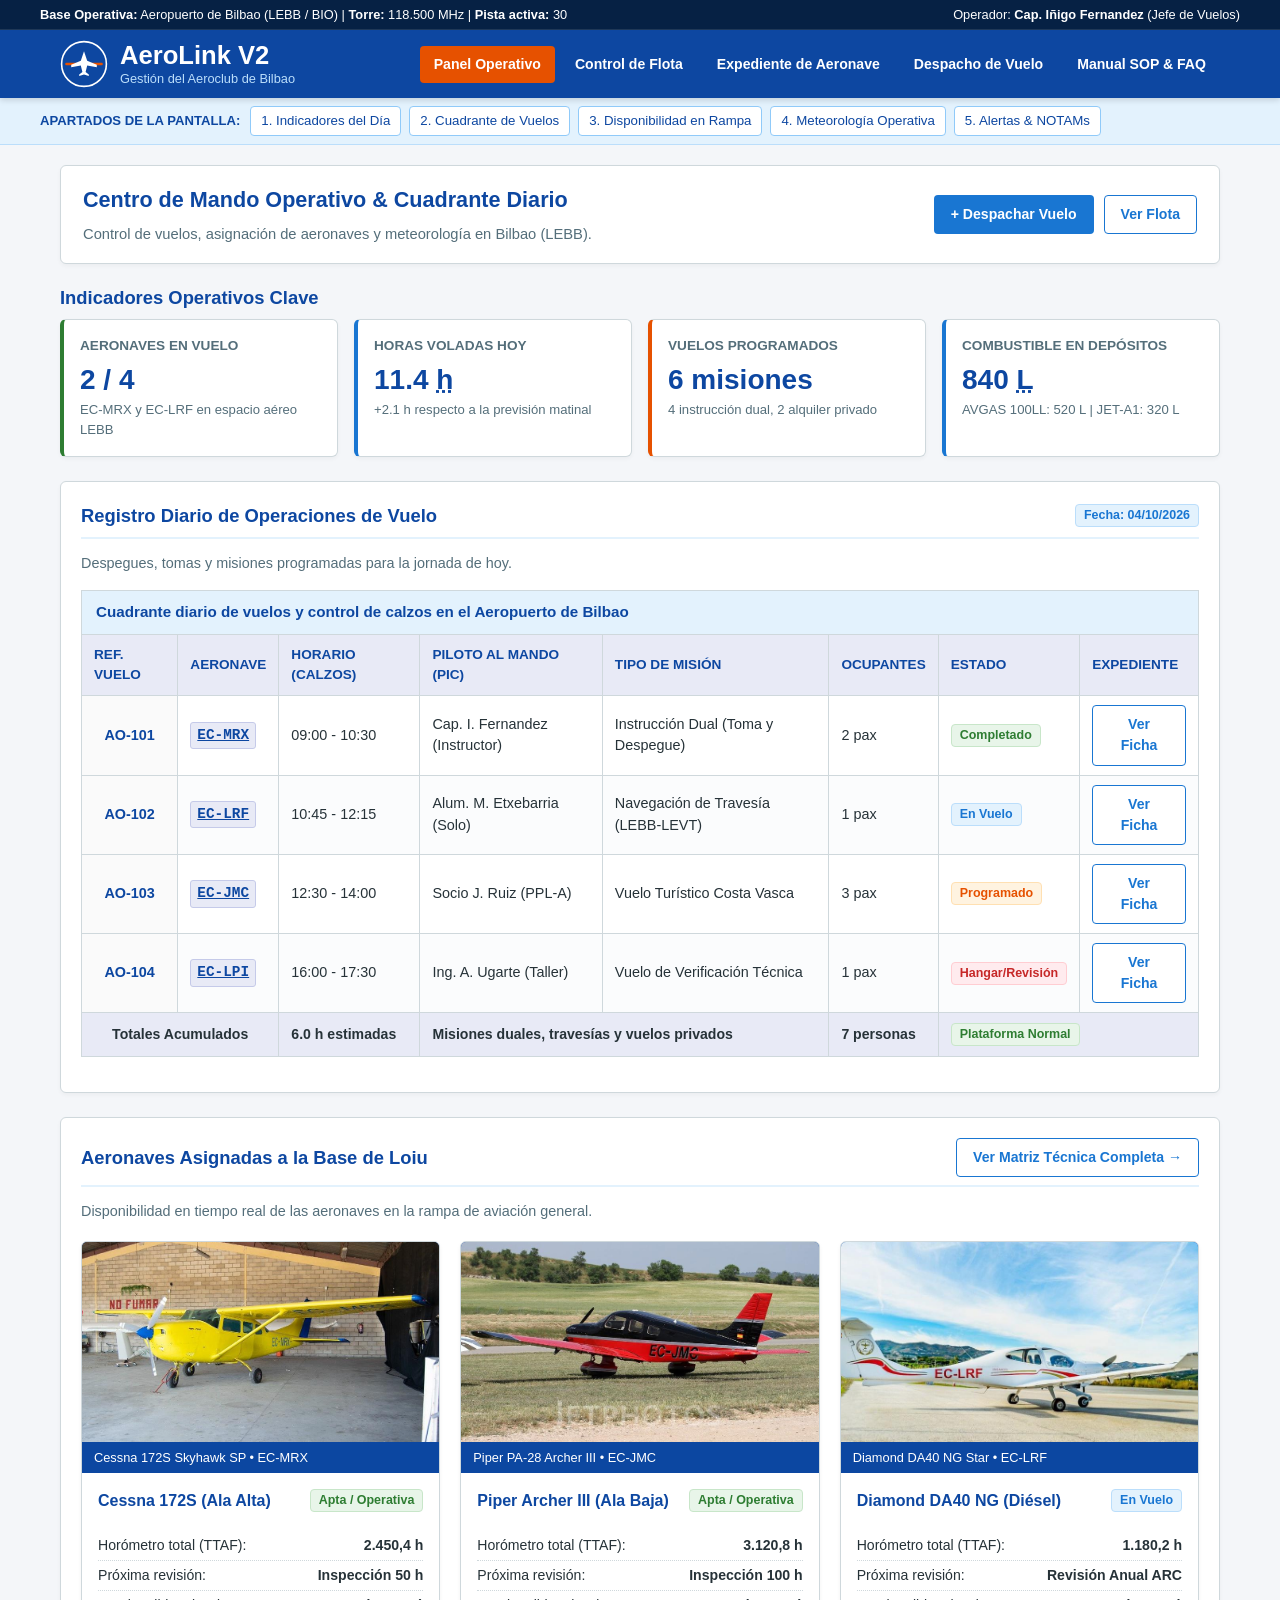
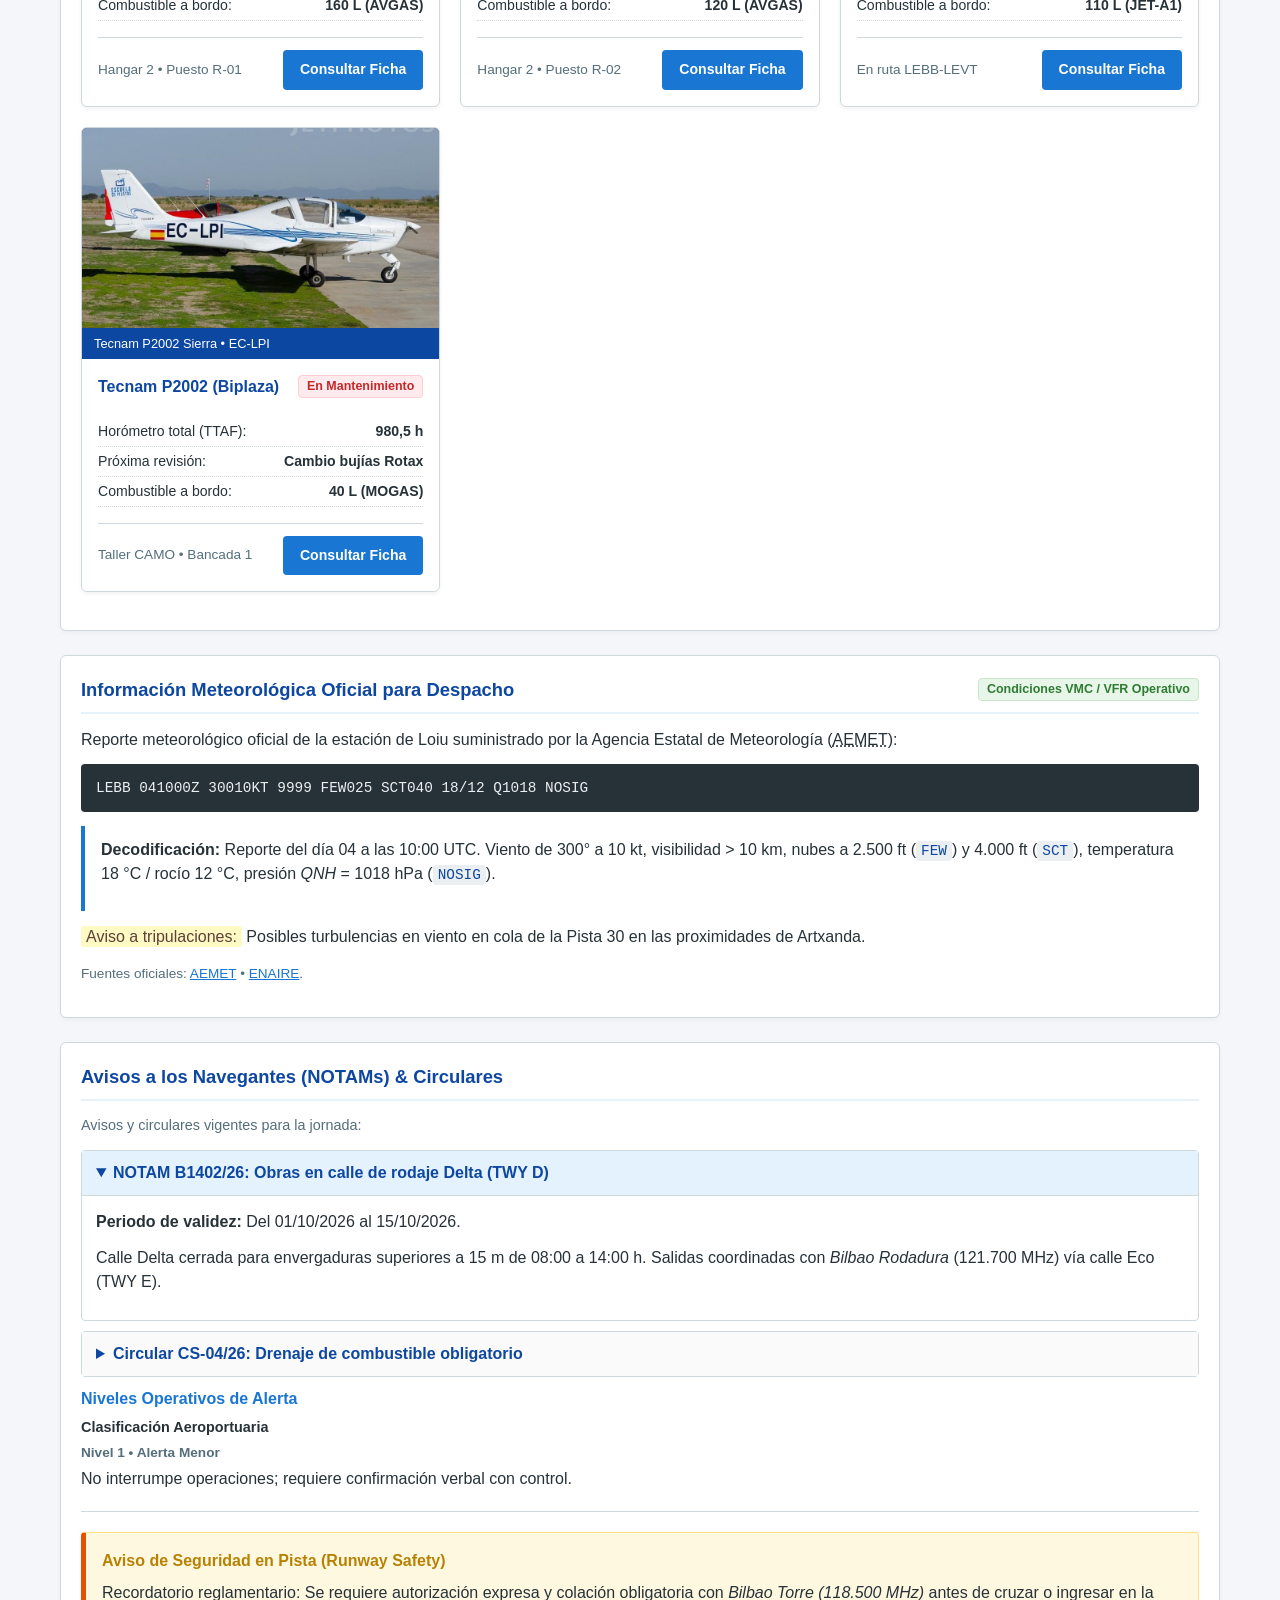
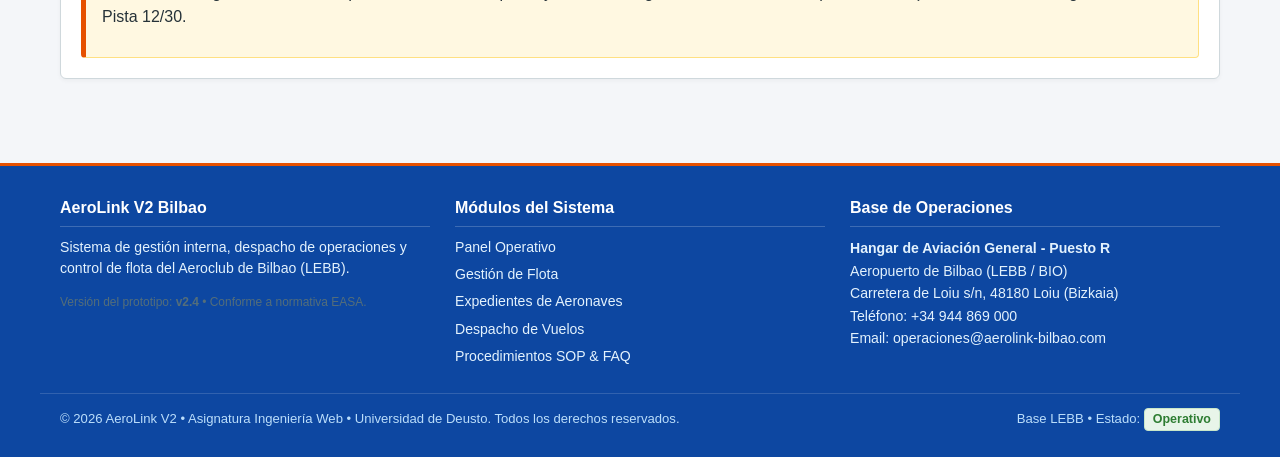
==== commit 35e4d881: "feat: actualizar proyecto a AeroLink V2" ====
--- a/index.html
+++ b/index.html
@@ -1,299 +1,385 @@
 <!DOCTYPE html>
 <html lang="es">
 <head>
-  <meta charset="UTF-8">
+  <meta charset="utf-8">
   <meta name="viewport" content="width=device-width, initial-scale=1.0">
-  <title>AeroLink | Club de Aviación y Escuela de Pilotos - Aeropuerto de Bilbao</title>
+  <meta name="description" content="AeroLink V2 - Centro de Operaciones y Gestión del Aeroclub en el Aeropuerto de Bilbao (LEBB). Control de vuelos, flota y despacho operativo.">
+  <title>AeroLink V2 | Centro de Operaciones y Control de Vuelos</title>
+  <link rel="stylesheet" href="css/styles.css">
   <link rel="shortcut icon" href="img/logo.svg" type="image/svg+xml">
-  <link rel="stylesheet" href="css/styles.css">
 </head>
 <body>
 
-  <!-- Cabecera -->
-  <header id="cabecera-principal">
-    <div class="contenedor-cabecera">
-      <a href="index.html" class="logotipo" aria-label="AeroLink Aviación Bilbao - Ir a la página de inicio">
-        <img src="img/logo.svg" alt="AeroLink Aviación Bilbao" width="180" height="45">
-      </a>
-      <nav id="menu-navegacion" aria-label="Menú principal">
+  <!-- Cabecera general -->
+  <header class="app-header">
+    <!-- Barra superior -->
+    <div class="barra-superior">
+      <div class="contenedor-barra">
+        <p><strong>Base Operativa:</strong> Aeropuerto de Bilbao (LEBB / BIO) | <strong>Torre:</strong> 118.500 MHz | <strong>Pista activa:</strong> 30</p>
+        <p>Operador: <strong>Cap. Iñigo Fernandez</strong> (Jefe de Vuelos)</p>
+      </div>
+    </div>
+
+    <!-- Barra principal con logo y navegacion -->
+    <div class="cabecera-principal">
+      <div class="bloque-marca">
+        <img src="img/logo.svg" alt="Emblema del Aeroclub AeroLink V2" class="logo-img" width="48" height="48">
+        <div class="marca-texto">
+          <h1>AeroLink V2</h1>
+          <p class="subtitulo-app">Gestión del Aeroclub de Bilbao</p>
+        </div>
+      </div>
+
+      <!-- Menu de navegacion -->
+      <nav class="nav-principal">
         <ul>
-          <li><a href="index.html" class="activo" aria-current="page">Inicio</a></li>
-          <li><a href="flota.html">Flota</a></li>
-          <li><a href="detalle.html">Ficha Técnica</a></li>
-          <li><a href="formulario.html">Reservas</a></li>
+          <li><a href="index.html" class="activo">Panel Operativo</a></li>
+          <li><a href="flota.html">Control de Flota</a></li>
+          <li><a href="detalle.html">Expediente de Aeronave</a></li>
+          <li><a href="formulario.html">Despacho de Vuelo</a></li>
+          <li><a href="protocolos.html">Manual SOP &amp; FAQ</a></li>
         </ul>
       </nav>
     </div>
   </header>
 
-  <main>
-
-    <!-- Indice de la pagina -->
-    <nav class="indice-pagina" aria-label="Índice interno">
-      <p>Apartados de esta página:</p>
+  <!-- Indice interno navegable -->
+  <aside class="subbarra-indice">
+    <nav class="indice-interno">
+      <span class="indice-etiqueta">Apartados de la pantalla:</span>
       <ul>
-        <li><a href="#bienvenida">1. Presentación</a></li>
-        <li><a href="#servicios">2. Seguridad y Escuela</a></li>
-        <li><a href="#aeronaves-destacadas">3. Nuestros Aviones</a></li>
-        <li><a href="#rutas-vuelo">4. Rutas de Vuelo</a></li>
-        <li><a href="#meteorologia">5. El Tiempo en Bilbao</a></li>
+        <li><a href="#kpis-operativos">1. Indicadores del Día</a></li>
+        <li><a href="#tabla-operaciones">2. Cuadrante de Vuelos</a></li>
+        <li><a href="#estado-flota-resumen">3. Disponibilidad en Rampa</a></li>
+        <li><a href="#meteo-operacional">4. Meteorología Operativa</a></li>
+        <li><a href="#notams-alertas">5. Alertas &amp; NOTAMs</a></li>
       </ul>
     </nav>
-
-    <!-- Presentacion -->
-    <section id="bienvenida">
-      <div id="seccion-bienvenida">
-        <div class="bienvenida-texto">
-          <h1>AeroLink: Escuela y Club de Vuelo en Bilbao</h1>
-          <p>
-            Bienvenido a <strong>AeroLink</strong>, nuestro club de aviación y escuela de pilotos con base en el <strong>Aeropuerto de Bilbao (Loiu)</strong>. En nuestro centro puedes formarte para obtener la licencia de piloto privado PPL(A), hacer vuelos turísticos para conocer la costa vasca desde el aire o alquilar avionetas por horas si ya tienes licencia.
-          </p>
-          <p>
-            Despegamos desde la terminal de aviación general del aeropuerto con una flota de 4 avionetas revisadas periódicamente para volar con total tranquilidad.
-          </p>
-          <div class="botones-bienvenida">
-            <a href="flota.html" class="boton boton-principal">Ver nuestra flota</a>
-            <a href="formulario.html" class="boton boton-secundario">Solicitar reserva</a>
+  </aside>
+
+  <!-- Contenido principal -->
+  <main class="contenedor-app">
+
+    <!-- Encabezado contextual de la pantalla actual -->
+    <section class="cabecera-seccion">
+      <div class="titular">
+        <h2>Centro de Mando Operativo &amp; Cuadrante Diario</h2>
+        <p>Control de vuelos, asignación de aeronaves y meteorología en Bilbao (LEBB).</p>
+      </div>
+      <div class="acciones-cabecera">
+        <a href="formulario.html" class="btn btn-primario">+ Despachar Vuelo</a>
+        <a href="flota.html" class="btn btn-secundario">Ver Flota</a>
+      </div>
+    </section>
+
+    <!-- Indicadores del dia -->
+    <section id="kpis-operativos">
+      <h3 class="subtitulo-bloque">Indicadores Operativos Clave</h3>
+      <div class="cuadricula-kpis">
+        <article class="tarjeta-kpi kpi-exito">
+          <h4 class="etiqueta-kpi">Aeronaves en Vuelo</h4>
+          <p class="valor-kpi">2 / 4</p>
+          <p class="detalle-kpi">EC-MRX y EC-LRF en espacio aéreo LEBB</p>
+        </article>
+
+        <article class="tarjeta-kpi kpi-info">
+          <h4 class="etiqueta-kpi">Horas Voladas Hoy</h4>
+          <p class="valor-kpi">11.4 <abbr title="Horas">h</abbr></p>
+          <p class="detalle-kpi">+2.1 h respecto a la previsión matinal</p>
+        </article>
+
+        <article class="tarjeta-kpi kpi-aviso">
+          <h4 class="etiqueta-kpi">Vuelos Programados</h4>
+          <p class="valor-kpi">6 misiones</p>
+          <p class="detalle-kpi">4 instrucción dual, 2 alquiler privado</p>
+        </article>
+
+        <article class="tarjeta-kpi">
+          <h4 class="etiqueta-kpi">Combustible en Depósitos</h4>
+          <p class="valor-kpi">840 <abbr title="Litros">L</abbr></p>
+          <p class="detalle-kpi">AVGAS 100LL: 520 L | JET-A1: 320 L</p>
+        </article>
+      </div>
+    </section>
+
+    <!-- Cuadrante de vuelos del dia -->
+    <section id="tabla-operaciones" class="panel-modulo">
+      <div class="cabecera-panel">
+        <h3>Registro Diario de Operaciones de Vuelo</h3>
+        <span class="badge badge-info">Fecha: <time datetime="2026-10-04">04/10/2026</time></span>
+      </div>
+      <p class="subtexto-seccion">Despegues, tomas y misiones programadas para la jornada de hoy.</p>
+
+      <div class="contenedor-tabla">
+        <table class="tabla-app">
+          <caption>Cuadrante diario de vuelos y control de calzos en el Aeropuerto de Bilbao</caption>
+          <thead>
+            <tr>
+              <th scope="col">Ref. Vuelo</th>
+              <th scope="col">Aeronave</th>
+              <th scope="col">Horario (Calzos)</th>
+              <th scope="col">Piloto al Mando (PIC)</th>
+              <th scope="col">Tipo de Misión</th>
+              <th scope="col">Ocupantes</th>
+              <th scope="col">Estado</th>
+              <th scope="col">Expediente</th>
+            </tr>
+          </thead>
+          <tbody>
+            <tr>
+              <th scope="row">AO-101</th>
+              <td><a href="detalle.html#ec-mrx" class="matricula-aero">EC-MRX</a></td>
+              <td><time datetime="09:00">09:00</time> - <time datetime="10:30">10:30</time></td>
+              <td>Cap. I. Fernandez (Instructor)</td>
+              <td>Instrucción Dual (Toma y Despegue)</td>
+              <td>2 pax</td>
+              <td><span class="badge badge-exito">Completado</span></td>
+              <td><a href="detalle.html#ec-mrx" class="btn btn-secundario">Ver Ficha</a></td>
+            </tr>
+            <tr>
+              <th scope="row">AO-102</th>
+              <td><a href="detalle.html#ec-lrf" class="matricula-aero">EC-LRF</a></td>
+              <td><time datetime="10:45">10:45</time> - <time datetime="12:15">12:15</time></td>
+              <td>Alum. M. Etxebarria (Solo)</td>
+              <td>Navegación de Travesía (LEBB-LEVT)</td>
+              <td>1 pax</td>
+              <td><span class="badge badge-info">En Vuelo</span></td>
+              <td><a href="detalle.html#ec-lrf" class="btn btn-secundario">Ver Ficha</a></td>
+            </tr>
+            <tr>
+              <th scope="row">AO-103</th>
+              <td><a href="detalle.html#ec-jmc" class="matricula-aero">EC-JMC</a></td>
+              <td><time datetime="12:30">12:30</time> - <time datetime="14:00">14:00</time></td>
+              <td>Socio J. Ruiz (PPL-A)</td>
+              <td>Vuelo Turístico Costa Vasca</td>
+              <td>3 pax</td>
+              <td><span class="badge badge-aviso">Programado</span></td>
+              <td><a href="detalle.html#ec-jmc" class="btn btn-secundario">Ver Ficha</a></td>
+            </tr>
+            <tr>
+              <th scope="row">AO-104</th>
+              <td><a href="detalle.html#ec-lpi" class="matricula-aero">EC-LPI</a></td>
+              <td><time datetime="16:00">16:00</time> - <time datetime="17:30">17:30</time></td>
+              <td>Ing. A. Ugarte (Taller)</td>
+              <td>Vuelo de Verificación Técnica</td>
+              <td>1 pax</td>
+              <td><span class="badge badge-peligro">Hangar/Revisión</span></td>
+              <td><a href="detalle.html#ec-lpi" class="btn btn-secundario">Ver Ficha</a></td>
+            </tr>
+          </tbody>
+          <tfoot>
+            <tr>
+              <th scope="row" colspan="2">Totales Acumulados</th>
+              <td><strong>6.0 h estimadas</strong></td>
+              <td colspan="2">Misiones duales, travesías y vuelos privados</td>
+              <td><strong>7 personas</strong></td>
+              <td colspan="2"><span class="badge badge-exito">Plataforma Normal</span></td>
+            </tr>
+          </tfoot>
+        </table>
+      </div>
+    </section>
+
+    <!-- Disponibilidad de la flota en rampa -->
+    <section id="estado-flota-resumen" class="panel-modulo">
+      <div class="cabecera-panel">
+        <h3>Aeronaves Asignadas a la Base de Loiu</h3>
+        <a href="flota.html" class="btn btn-secundario">Ver Matriz Técnica Completa &rarr;</a>
+      </div>
+      <p class="subtexto-seccion">Disponibilidad en tiempo real de las aeronaves en la rampa de aviación general.</p>
+
+      <div class="cuadricula-flota">
+        <!-- Cessna 172S -->
+        <article class="tarjeta-avion">
+          <figure>
+            <img src="img/cessna172.jpg" alt="Cessna 172S Skyhawk SP matrícula EC-MRX en la plataforma de Loiu" width="400" height="200">
+            <figcaption>Cessna 172S Skyhawk SP &bull; EC-MRX</figcaption>
+          </figure>
+          <div class="cuerpo-tarjeta-avion">
+            <div class="cabecera-avion">
+              <h4>Cessna 172S (Ala Alta)</h4>
+              <span class="badge badge-exito">Apta / Operativa</span>
+            </div>
+            <ul class="datos-clave-avion">
+              <li><span>Horómetro total (TTAF):</span> <strong>2.450,4 h</strong></li>
+              <li><span>Próxima revisión:</span> <strong>Inspección 50 h</strong></li>
+              <li><span>Combustible a bordo:</span> <strong>160 L (AVGAS)</strong></li>
+            </ul>
+            <div class="pie-tarjeta-avion">
+              <small class="texto-mutado">Hangar 2 &bull; Puesto R-01</small>
+              <a href="detalle.html#ec-mrx" class="btn btn-primario">Consultar Ficha</a>
+            </div>
           </div>
+        </article>
+
+        <!-- Piper PA-28 -->
+        <article class="tarjeta-avion">
+          <figure>
+            <img src="img/piper-pa28.jpg" alt="Piper PA-28-181 Archer III matrícula EC-JMC en rodadura" width="400" height="200">
+            <figcaption>Piper PA-28 Archer III &bull; EC-JMC</figcaption>
+          </figure>
+          <div class="cuerpo-tarjeta-avion">
+            <div class="cabecera-avion">
+              <h4>Piper Archer III (Ala Baja)</h4>
+              <span class="badge badge-exito">Apta / Operativa</span>
+            </div>
+            <ul class="datos-clave-avion">
+              <li><span>Horómetro total (TTAF):</span> <strong>3.120,8 h</strong></li>
+              <li><span>Próxima revisión:</span> <strong>Inspección 100 h</strong></li>
+              <li><span>Combustible a bordo:</span> <strong>120 L (AVGAS)</strong></li>
+            </ul>
+            <div class="pie-tarjeta-avion">
+              <small class="texto-mutado">Hangar 2 &bull; Puesto R-02</small>
+              <a href="detalle.html#ec-jmc" class="btn btn-primario">Consultar Ficha</a>
+            </div>
+          </div>
+        </article>
+
+        <!-- Diamond DA40 -->
+        <article class="tarjeta-avion">
+          <figure>
+            <img src="img/diamond-da40.jpg" alt="Diamond DA40 NG Star matrícula EC-LRF en plataforma" width="400" height="200">
+            <figcaption>Diamond DA40 NG Star &bull; EC-LRF</figcaption>
+          </figure>
+          <div class="cuerpo-tarjeta-avion">
+            <div class="cabecera-avion">
+              <h4>Diamond DA40 NG (Diésel)</h4>
+              <span class="badge badge-info">En Vuelo</span>
+            </div>
+            <ul class="datos-clave-avion">
+              <li><span>Horómetro total (TTAF):</span> <strong>1.180,2 h</strong></li>
+              <li><span>Próxima revisión:</span> <strong>Revisión Anual ARC</strong></li>
+              <li><span>Combustible a bordo:</span> <strong>110 L (JET-A1)</strong></li>
+            </ul>
+            <div class="pie-tarjeta-avion">
+              <small class="texto-mutado">En ruta LEBB-LEVT</small>
+              <a href="detalle.html#ec-lrf" class="btn btn-primario">Consultar Ficha</a>
+            </div>
+          </div>
+        </article>
+
+        <!-- Tecnam P2002 -->
+        <article class="tarjeta-avion">
+          <figure>
+            <img src="img/tecnam_p2002.jpg" alt="Tecnam P2002 Sierra matrícula EC-LPI en hangar" width="400" height="200">
+            <figcaption>Tecnam P2002 Sierra &bull; EC-LPI</figcaption>
+          </figure>
+          <div class="cuerpo-tarjeta-avion">
+            <div class="cabecera-avion">
+              <h4>Tecnam P2002 (Biplaza)</h4>
+              <span class="badge badge-peligro">En Mantenimiento</span>
+            </div>
+            <ul class="datos-clave-avion">
+              <li><span>Horómetro total (TTAF):</span> <strong>980,5 h</strong></li>
+              <li><span>Próxima revisión:</span> <strong>Cambio bujías Rotax</strong></li>
+              <li><span>Combustible a bordo:</span> <strong>40 L (MOGAS)</strong></li>
+            </ul>
+            <div class="pie-tarjeta-avion">
+              <small class="texto-mutado">Taller CAMO &bull; Bancada 1</small>
+              <a href="detalle.html#ec-lpi" class="btn btn-primario">Consultar Ficha</a>
+            </div>
+          </div>
+        </article>
+      </div>
+    </section>
+
+    <!-- Informacion meteorologica -->
+    <section id="meteo-operacional" class="panel-modulo">
+      <div class="cabecera-panel">
+        <h3>Información Meteorológica Oficial para Despacho</h3>
+        <span class="badge badge-exito">Condiciones VMC / VFR Operativo</span>
+      </div>
+      <p>Reporte meteorológico oficial de la estación de Loiu suministrado por la Agencia Estatal de Meteorología (<abbr title="Agencia Estatal de Meteorología">AEMET</abbr>):</p>
+
+      <pre><code>LEBB 041000Z 30010KT 9999 FEW025 SCT040 18/12 Q1018 NOSIG</code></pre>
+
+      <blockquote cite="https://metar-taf.com/LEBB">
+        <p><strong>Decodificación:</strong> Reporte del día <time datetime="2026-10-04T10:00:00Z">04 a las 10:00 UTC</time>. Viento de 300° a 10 kt, visibilidad &gt; 10 km, nubes a 2.500 ft (<code>FEW</code>) y 4.000 ft (<code>SCT</code>), temperatura 18 °C / rocío 12 °C, presión <em>QNH</em> = 1018 hPa (<code>NOSIG</code>).</p>
+      </blockquote>
+
+      <p><mark>Aviso a tripulaciones:</mark> Posibles turbulencias en viento en cola de la Pista 30 en las proximidades de Artxanda.</p>
+
+      <p><small>Fuentes oficiales: <a href="https://www.aemet.es" target="_blank" rel="noopener noreferrer">AEMET</a> &bull; <a href="https://www.enaire.es" target="_blank" rel="noopener noreferrer">ENAIRE</a>.</small></p>
+    </section>
+
+    <!-- Avisos y NOTAMs -->
+    <section id="notams-alertas" class="panel-modulo">
+      <div class="cabecera-panel">
+        <h3>Avisos a los Navegantes (NOTAMs) &amp; Circulares</h3>
+      </div>
+      <p class="subtexto-seccion">Avisos y circulares vigentes para la jornada:</p>
+
+      <details class="desplegable-app" open>
+        <summary>NOTAM B1402/26: Obras en calle de rodaje Delta (TWY D)</summary>
+        <div class="contenido-desplegable">
+          <p><strong>Periodo de validez:</strong> Del <time datetime="2026-10-01">01/10/2026</time> al <time datetime="2026-10-15">15/10/2026</time>.</p>
+          <p>Calle Delta cerrada para envergaduras superiores a 15 m de 08:00 a 14:00 h. Salidas coordinadas con <em>Bilbao Rodadura</em> (121.700 MHz) vía calle Eco (TWY E).</p>
         </div>
-        <div class="bienvenida-imagen">
-          <img src="img/hero-bilbao.jpg" alt="Pista y terminal del Aeropuerto de Bilbao en Loiu" width="500" height="300" decoding="async">
+      </details>
+
+      <details class="desplegable-app">
+        <summary>Circular CS-04/26: Drenaje de combustible obligatorio</summary>
+        <div class="contenido-desplegable">
+          <p>Obligatorio <strong>purgar los depósitos de combustible</strong> con el vaso decantador antes del primer vuelo del día para descartar agua o impurezas.</p>
         </div>
-      </div>
-    </section>
-
-    <!-- Seguridad y escuela -->
-    <section id="servicios">
-      <h2>Seguridad y Clases de Vuelo en Bilbao</h2>
-      <p>
-        Para nosotros la <mark>seguridad es lo más importante</mark>. Todas las operaciones y cursos siguen la normativa oficial de la <a href="https://www.seguridadaerea.gob.es" target="_blank" rel="noopener noreferrer">Agencia Estatal de Seguridad Aérea (AESA)</a> y la normativa europea EASA.
-      </p>
-
-      <blockquote>
-        <p>
-          "Aprender a volar en la costa cantábrica te enseña a interpretar el tiempo, a adaptarte al viento y a disfrutar de unos paisajes increíbles desde la cabina."
-        </p>
-        <cite>— Carlos Ruiz, instructor de vuelo en AeroLink Bilbao</cite>
-      </blockquote>
-
-      <p>
-        Nuestros aviones pasan revisiones de mantenimiento periódicas cada 50 y 100 horas de vuelo. Además, los instructores te acompañan paso a paso, desde las primeras clases teóricas hasta tu primer vuelo solo y el examen práctico para la licencia <em>PPL(A)</em>.
-      </p>
-
-      <figure>
-        <img src="img/hangar.jpg" alt="Instalaciones del hangar de AeroLink con avionetas en el aeropuerto de Bilbao" width="800" height="400" loading="lazy" decoding="async">
-        <figcaption>Hangar donde guardamos y revisamos nuestras avionetas en el Aeropuerto de Bilbao.</figcaption>
-      </figure>
-    </section>
-
-    <hr>
-
-    <!-- Los 4 aviones destacados -->
-    <section id="aeronaves-destacadas">
-      <h2>Nuestros 4 Aviones en Bilbao</h2>
-      <p>
-        Esta es nuestra flota actual con base en el Aeropuerto de Bilbao (Loiu):
-      </p>
-
-      <div class="contenedor-tarjetas">
-
-        <article class="tarjeta">
-          <img src="img/cessna172.jpg" alt="Avioneta Cessna 172S Skyhawk matrícula EC-MRX en hangar de Bilbao" width="400" height="200" loading="lazy" decoding="async">
-          <div class="tarjeta-cuerpo">
-            <span class="etiqueta">Ala Alta • 4 Plazas • EC-MRX</span>
-            <h3>Cessna 172S Skyhawk</h3>
-            <p>
-              La avioneta de escuela más conocida del mundo. Es muy estable, fácil de volar y tiene una visibilidad muy buena para paseos.
-            </p>
-            <p><small>Base: <time datetime="2026-09-01">Aeropuerto de Bilbao (LEBB)</time></small></p>
-          </div>
-          <div class="tarjeta-pie">
-            <a href="detalle.html#cessna172" class="boton boton-secundario" aria-label="Ver ficha completa de la Cessna 172S Skyhawk">Ver ficha completa</a>
-          </div>
-        </article>
-
-        <article class="tarjeta">
-          <img src="img/piper-pa28.jpg" alt="Avioneta Piper PA-28-181 Archer III matrícula EC-JMC en aeródromo" width="400" height="200" loading="lazy" decoding="async">
-          <div class="tarjeta-cuerpo">
-            <span class="etiqueta">Ala Baja • Crucero • EC-JMC</span>
-            <h3>Piper PA-28 Archer</h3>
-            <p>
-              Avión monomotor de ala baja muy cómodo y rápido para realizar viajes y travesías entre aeropuertos del norte.
-            </p>
-            <p><small>Base: <time datetime="2026-09-01">Aeropuerto de Bilbao (LEBB)</time></small></p>
-          </div>
-          <div class="tarjeta-pie">
-            <a href="detalle.html#piper-pa28" class="boton boton-secundario" aria-label="Ver ficha completa de la Piper PA-28 Archer">Ver ficha completa</a>
-          </div>
-        </article>
-
-        <article class="tarjeta">
-          <img src="img/diamond-da40.jpg" alt="Avioneta moderna Diamond DA40 NG Star matrícula EC-LRF en plataforma" width="400" height="200" loading="lazy" decoding="async">
-          <div class="tarjeta-cuerpo">
-            <span class="etiqueta">Compuesto • Jet-A1 • EC-LRF</span>
-            <h3>Diamond DA40 Star</h3>
-            <p>
-              Avión moderno de fibra de carbono con motor turbodiésel de bajo consumo y cabina digital con pantallas Garmin G1000.
-            </p>
-            <p><small>Base: <time datetime="2026-09-01">Aeropuerto de Bilbao (LEBB)</time></small></p>
-          </div>
-          <div class="tarjeta-pie">
-            <a href="detalle.html#diamond-da40" class="boton boton-secundario" aria-label="Ver ficha completa de la Diamond DA40 Star">Ver ficha completa</a>
-          </div>
-        </article>
-
-        <article class="tarjeta">
-          <img src="img/tecnam_p2002.jpg" alt="Avioneta biplaza Tecnam P2002 Sierra matrícula EC-LPI en plataforma de Bilbao" width="400" height="200" loading="lazy" decoding="async">
-          <div class="tarjeta-cuerpo">
-            <span class="etiqueta">Biplaza LSA • Rotax 100 HP • EC-LPI</span>
-            <h3>Tecnam P2002 Sierra</h3>
-            <p>
-              Avioneta biplaza ligera y muy divertida de pilotar. Ideal para las primeras horas de clase y vuelos de iniciación más económicos.
-            </p>
-            <p><small>Base: <time datetime="2026-09-01">Aeropuerto de Bilbao (LEBB)</time></small></p>
-          </div>
-          <div class="tarjeta-pie">
-            <a href="detalle.html#tecnam-p2002" class="boton boton-secundario" aria-label="Ver ficha completa de la Tecnam P2002 Sierra">Ver ficha completa</a>
-          </div>
-        </article>
-
-      </div>
-    </section>
-
-    <hr>
-
-    <!-- Rutas y excursiones -->
-    <section id="rutas-vuelo">
-      <h2>Rutas Panorámicas Populares desde Bilbao</h2>
-      <p>
-        Saliendo desde el Aeropuerto de Bilbao solemos hacer estas rutas de vuelo visual por la costa y alrededores:
-      </p>
-
-      <div class="contenedor-tarjetas">
-        <article class="tarjeta">
-          <div class="tarjeta-cuerpo">
-            <span class="etiqueta">Ruta Costera • 40 min</span>
-            <h3>Costa Vasca, Gaztelugatxe y Urdaibai</h3>
-            <p>
-              Salimos hacia la costa pasando por Plentzia, San Juan de Gaztelugatxe, el puerto de Bermeo y la ría de Urdaibai.
-            </p>
-            <ul class="lista-puntos">
-              <li><strong>Duración:</strong> unos 40 minutos</li>
-              <li><strong>Distancia:</strong> 65 km aproximadamente</li>
-              <li><strong>Altitud de vuelo:</strong> 2.500 pies (unos 750 metros)</li>
-            </ul>
-          </div>
-          <div class="tarjeta-pie">
-            <a href="formulario.html" class="boton boton-secundario" aria-label="Pedir la ruta Costa Vasca, Gaztelugatxe y Urdaibai">Pedir esta ruta</a>
-          </div>
-        </article>
-
-        <article class="tarjeta">
-          <div class="tarjeta-cuerpo">
-            <span class="etiqueta">Costa Este • 1h 10 min</span>
-            <h3>San Sebastián y Bahía de La Concha</h3>
-            <p>
-              Seguimos la línea de costa hacia el este pasando por Zarautz, la Bahía de La Concha en Donostia y regreso a Bilbao.
-            </p>
-            <ul class="lista-puntos">
-              <li><strong>Duración:</strong> 1 hora y 10 minutos</li>
-              <li><strong>Distancia:</strong> 130 km aproximadamente</li>
-              <li><strong>Altitud de vuelo:</strong> 3.500 pies (unos 1.000 metros)</li>
-            </ul>
-          </div>
-          <div class="tarjeta-pie">
-            <a href="formulario.html" class="boton boton-secundario" aria-label="Pedir la ruta San Sebastián y Bahía de La Concha">Pedir esta ruta</a>
-          </div>
-        </article>
-
-        <article class="tarjeta">
-          <div class="tarjeta-cuerpo">
-            <span class="etiqueta">Costa Oeste • 1h 30 min</span>
-            <h3>Castro Urdiales y Bahía de Santander</h3>
-            <p>
-              Vuelo hacia Cantabria sobrevolando Castro Urdiales, las playas de Laredo y la Bahía de Santander.
-            </p>
-            <ul class="lista-puntos">
-              <li><strong>Duración:</strong> 1 hora y 30 minutos (ida y vuelta)</li>
-              <li><strong>Distancia:</strong> 160 km aproximadamente</li>
-              <li><strong>Altitud de vuelo:</strong> 4.000 pies</li>
-            </ul>
-          </div>
-          <div class="tarjeta-pie">
-            <a href="formulario.html" class="boton boton-secundario" aria-label="Pedir la ruta Castro Urdiales y Bahía de Santander">Pedir esta ruta</a>
-          </div>
-        </article>
-      </div>
-    </section>
-
-    <hr>
-
-    <!-- Meteorologia y datos del aeropuerto -->
-    <section id="meteorologia">
-      <h2>El Tiempo y Datos del Aeropuerto de Bilbao</h2>
-
-      <div class="contenedor-columnas">
-        <article class="columna-principal">
-          <h3>Informe Meteorológico (METAR LEBB)</h3>
-          <p>
-            En aviación siempre consultamos el informe oficial del tiempo antes de subirnos al avión. Este es el formato que utilizamos:
-          </p>
-          <pre><code>LEBB 221130Z 32010KT 9999 FEW025 19/14 Q1017 NOSIG</code></pre>
-          <p>
-            <strong>¿Qué significa esto?</strong> Indica que en el aeropuerto de Bilbao hace viento del noroeste a 10 nudos, hay más de 10 kilómetros de visibilidad, pocas nubes a 2.500 pies, 19 grados de temperatura y buena presión atmosférica. Es un día ideal para volar en visual. Consulta también el parte oficial en <a href="https://www.aemet.es" target="_blank" rel="noopener noreferrer">AEMET Aviación</a>.
-          </p>
-        </article>
-
-        <aside class="columna-lateral">
-          <h3>Frecuencias de Radio de Bilbao</h3>
-          <p>Canales de comunicación del aeropuerto (Loiu):</p>
-          <p><strong>Torre de control (TWR):</strong> <code>118.500 MHz</code></p>
-          <p><strong>Rodaje en tierra (GND):</strong> <code>121.700 MHz</code></p>
-          <p><strong>Información del tiempo (ATIS):</strong> <code>125.625 MHz</code></p>
-          <p><small>Altitud del aeropuerto: 42 metros sobre el nivel del mar.</small></p>
-        </aside>
-      </div>
+      </details>
+
+      <!-- Niveles de alerta -->
+      <article class="panel-alerta-niveles">
+        <h4>Niveles Operativos de Alerta</h4>
+        <h5>Clasificación Aeroportuaria</h5>
+        <h6>Nivel 1 &bull; Alerta Menor</h6>
+        <p>No interrumpe operaciones; requiere confirmación verbal con control.</p>
+      </article>
+
+      <hr>
+
+      <!-- Aviso de seguridad en pista -->
+      <article class="caja-aviso">
+        <h4>Aviso de Seguridad en Pista (Runway Safety)</h4>
+        <p>Recordatorio reglamentario: Se requiere autorización expresa y colación obligatoria con <em>Bilbao Torre (118.500 MHz)</em> antes de cruzar o ingresar en la Pista 12/30.</p>
+      </article>
     </section>
 
   </main>
 
   <!-- Pie de pagina -->
-  <footer id="pie-principal">
-    <div class="contenedor-pie">
-      <div class="seccion-pie">
-        <h3>AeroLink Aviación Bilbao</h3>
-        <p>Club de vuelo y escuela de pilotos en Bilbao.</p>
-        <p>Terminal de Aviación General, Aeropuerto de Bilbao (Loiu),<br>48180 Bizkaia.</p>
-      </div>
-
-      <div class="seccion-pie">
-        <h3>Navegación</h3>
+  <footer class="app-footer">
+    <div class="footer-contenido">
+      <div class="footer-col">
+        <h3>AeroLink V2 Bilbao</h3>
+        <p>Sistema de gestión interna, despacho de operaciones y control de flota del Aeroclub de Bilbao (LEBB).</p>
+        <p><small>Versión del prototipo: <strong>v2.4</strong> &bull; Conforme a normativa EASA.</small></p>
+      </div>
+
+      <div class="footer-col">
+        <h3>Módulos del Sistema</h3>
         <ul>
-          <li><a href="index.html">Inicio</a></li>
-          <li><a href="flota.html">Flota de Aeronaves</a></li>
-          <li><a href="detalle.html">Fichas Técnicas</a></li>
-          <li><a href="formulario.html">Formulario de Reserva</a></li>
+          <li><a href="index.html">Panel Operativo</a></li>
+          <li><a href="flota.html">Gestión de Flota</a></li>
+          <li><a href="detalle.html">Expedientes de Aeronaves</a></li>
+          <li><a href="formulario.html">Despacho de Vuelos</a></li>
+          <li><a href="protocolos.html">Procedimientos SOP &amp; FAQ</a></li>
         </ul>
       </div>
 
-      <div class="seccion-pie">
-        <h3>Información</h3>
-        <ul>
-          <li><a href="index.html#servicios">Seguridad y Normas</a></li>
-          <li><a href="formulario.html#aviso-legal">Protección de Datos</a></li>
-          <li><a href="index.html#bienvenida">Contacto</a></li>
-        </ul>
+      <div class="footer-col">
+        <h3>Base de Operaciones</h3>
+        <address>
+          <strong>Hangar de Aviación General - Puesto R</strong><br>
+          Aeropuerto de Bilbao (LEBB / BIO)<br>
+          Carretera de Loiu s/n, 48180 Loiu (Bizkaia)<br>
+          Teléfono: <a href="tel:+34944869000">+34 944 869 000</a><br>
+          Email: <a href="mailto:operaciones@aerolink-bilbao.com">operaciones@aerolink-bilbao.com</a>
+        </address>
       </div>
     </div>
 
-    <div class="copyright">
-      <p>&copy; 2026 AeroLink Aviación Bilbao - Entrega 1 de Ingeniería Web (Iñigo Fernandez - DNI: 79078777Q - fernandez.inigo@opendeusto.es)</p>
+    <div class="footer-bottom">
+      <p>&copy; 2026 AeroLink V2 &bull; Asignatura Ingeniería Web &bull; Universidad de Deusto. Todos los derechos reservados.</p>
+      <p>Base LEBB &bull; Estado: <span class="badge badge-exito">Operativo</span></p>
     </div>
   </footer>
 
-  <script>
-    window.va = window.va || function () { (window.vaq = window.vaq || []).push(arguments); };
-  </script>
-  <script defer src="/_vercel/insights/script.js"></script>
 </body>
 </html>
--- a/css/styles.css
+++ b/css/styles.css
@@ -1,64 +1,179 @@
-/* Estilos generales de la web de AeroLink Bilbao */
-
-/* Variables de color */
+/* ========================================
+   AeroLink V2 - Estilos generales de la web
+   Ingeniería Web - Universidad de Deusto
+   ======================================== */
+
+/* Paleta de colores y variables globales */
 :root {
-  --color-principal: #0d47a1;
-  --color-secundario: #1976d2;
-  --color-fondo: #f4f6f9;
-  --color-blanco: #ffffff;
-  --color-texto: #263238;
-  --color-borde: #cfd8dc;
-  --color-destacado: #e65100;
-  --color-suave: #e3f2fd;
-}
-
-/* Reset basico y estilos generales */
+  --color-principal: #0d47a1;     /* Azul oscuro */
+  --color-secundario: #1976d2;    /* Azul para enlaces/botones */
+  --color-fondo: #f4f6f9;         /* Gris de fondo */
+  --color-blanco: #ffffff;        /* Blanco para tarjetas */
+  --color-texto: #263238;         /* Color principal del texto */
+  --color-texto-suave: #546e7a;   /* Texto secundario / gris */
+  --color-borde: #cfd8dc;         /* Bordes de tablas y tarjetas */
+  --color-suave: #e3f2fd;         /* Azul claro de cabeceras */
+  --color-destacado: #e65100;     /* Naranja para botones y avisos */
+  --color-exito: #2e7d32;         /* Verde para estados ok */
+  --color-peligro: #c62828;       /* Rojo para avisos/averias */
+  --fuente-base: Arial, Helvetica, sans-serif;
+  --fuente-codigo: "Courier New", Courier, monospace;
+}
+
+/* Reset basico y modelo de caja */
 * {
   box-sizing: border-box;
   margin: 0;
   padding: 0;
 }
 
+html {
+  font-size: 16px;
+  scroll-behavior: smooth;
+  scroll-padding-top: 90px;
+}
+
 body {
-  font-family: Arial, Helvetica, sans-serif;
+  font-family: var(--fuente-base);
   color: var(--color-texto);
   background-color: var(--color-fondo);
-  line-height: 1.6;
-}
-
-main {
-  max-width: 1050px;
-  margin: 0 auto;
-  padding: 25px 15px;
-}
-
+  line-height: 1.5;
+  min-height: 100vh;
+  display: flex;
+  flex-direction: column;
+}
+
+/* Tipografia y textos */
 h1 {
-  color: var(--color-principal);
-  font-size: 2rem;
-  margin-bottom: 15px;
+  color: var(--color-blanco);
+  font-size: 1.6rem;
+  margin-bottom: 3px;
 }
 
 h2 {
   color: var(--color-principal);
-  font-size: 1.5rem;
-  border-bottom: 2px solid var(--color-secundario);
-  padding-bottom: 6px;
-  margin-top: 35px;
-  margin-bottom: 18px;
+  font-size: 1.35rem;
+  margin-bottom: 6px;
 }
 
 h3 {
+  color: var(--color-principal);
+  font-size: 1.15rem;
+  margin-bottom: 8px;
+}
+
+h4 {
   color: var(--color-secundario);
-  font-size: 1.2rem;
-  margin-bottom: 10px;
+  font-size: 1rem;
+  margin-bottom: 6px;
+}
+
+h5 {
+  color: var(--color-texto);
+  font-size: 0.9rem;
+  margin-bottom: 4px;
+}
+
+h6 {
+  color: var(--color-texto-suave);
+  font-size: 0.85rem;
+  margin-bottom: 4px;
 }
 
 p {
-  margin-bottom: 15px;
+  margin-bottom: 12px;
+}
+
+strong {
+  font-weight: bold;
+}
+
+em {
+  font-style: italic;
+}
+
+small {
+  font-size: 0.85em;
+  color: var(--color-texto-suave);
+}
+
+mark {
+  background-color: #fff9c4;
+  color: #5d4037;
+  padding: 2px 5px;
+  border-radius: 3px;
+}
+
+abbr[title] {
+  text-decoration: underline dotted;
+  cursor: help;
+}
+
+cite {
+  font-style: italic;
+}
+
+q {
+  quotes: "«" "»";
+  font-style: italic;
+}
+
+dfn {
+  font-weight: bold;
+  font-style: italic;
+}
+
+sub, sup {
+  font-size: 75%;
+  line-height: 0;
+  position: relative;
+  vertical-align: baseline;
+}
+
+sub { bottom: -0.25em; }
+sup { top: -0.5em; }
+
+code {
+  font-family: var(--fuente-codigo);
+  font-size: 0.9em;
+  background-color: #eceff1;
+  color: var(--color-principal);
+  padding: 2px 5px;
+  border-radius: 3px;
+}
+
+pre {
+  background-color: #263238;
+  color: #eceff1;
+  padding: 12px 15px;
+  border-radius: 4px;
+  overflow-x: auto;
+  margin: 12px 0;
+}
+
+pre code {
+  background: none;
+  color: inherit;
+  padding: 0;
+}
+
+blockquote {
+  background-color: var(--color-blanco);
+  border-left: 4px solid var(--color-secundario);
+  padding: 12px 16px;
+  margin: 14px 0;
+  border-radius: 0 4px 4px 0;
+}
+
+hr {
+  border: 0;
+  height: 1px;
+  background-color: var(--color-borde);
+  margin: 20px 0;
 }
 
 a {
-  color: var(--color-principal);
+  color: var(--color-secundario);
   text-decoration: underline;
 }
 
@@ -68,247 +183,801 @@
 
 a:focus-visible,
 button:focus-visible,
-.boton:focus-visible {
-  outline: 3px solid var(--color-destacado);
-  outline-offset: 3px;
-}
-
-p a {
-  display: inline-block;
-  min-height: 24px;
-  line-height: 1.5;
-  padding: 2px 6px;
-  margin: 2px 0;
-  border-radius: 3px;
-}
-
-img,
-object,
-embed,
-video {
+input:focus-visible,
+select:focus-visible,
+textarea:focus-visible {
+  outline: 2px solid var(--color-destacado);
+  outline-offset: 2px;
+}
+
+/* Ajuste de imagenes */
+img, object, embed, video {
   max-width: 100%;
   height: auto;
   display: block;
+}
+
+/* Cabecera general */
+.app-header {
+  background-color: var(--color-principal);
+  color: #ffffff;
+  box-shadow: 0 2px 6px rgba(0, 0, 0, 0.15);
+  position: sticky;
+  top: 0;
+  z-index: 100;
+}
+
+/* Barra superior */
+.barra-superior {
+  background-color: #062144;
+  padding: 5px 20px;
+  font-size: 0.8rem;
+  border-bottom: 1px solid rgba(255, 255, 255, 0.1);
+}
+
+.contenedor-barra {
+  max-width: 1200px;
+  margin: 0 auto;
+  display: flex;
+  justify-content: space-between;
+  align-items: center;
+  flex-wrap: wrap;
+  gap: 10px;
+}
+
+.contenedor-barra p {
+  margin: 0;
+}
+
+/* Barra principal con logotipo */
+.cabecera-principal {
+  max-width: 1200px;
+  margin: 0 auto;
+  padding: 10px 20px;
+  display: flex;
+  justify-content: space-between;
+  align-items: center;
+  flex-wrap: wrap;
+  gap: 15px;
+}
+
+.bloque-marca {
+  display: flex;
+  align-items: center;
+  gap: 12px;
+}
+
+.logo-img {
+  width: 48px;
+  height: 48px;
+  border-radius: 50%;
+}
+
+.marca-texto h1 {
+  margin: 0;
+  line-height: 1.1;
+}
+
+.marca-texto .subtitulo-app {
+  margin: 0;
+  font-size: 0.8rem;
+  color: #bbdefb;
+}
+
+/* Menu de navegacion */
+.nav-principal ul {
+  display: flex;
+  list-style: none;
+  gap: 6px;
+  flex-wrap: wrap;
+}
+
+.nav-principal a {
+  display: inline-block;
+  color: #ffffff;
+  text-decoration: none;
+  font-weight: bold;
+  font-size: 0.88rem;
+  padding: 8px 14px;
+  border-radius: 4px;
+  transition: background-color 0.2s ease;
+}
+
+.nav-principal a:hover {
+  background-color: var(--color-secundario);
+}
+
+.nav-principal a.activo {
+  background-color: var(--color-destacado);
+  color: #ffffff;
+}
+
+/* Barra de indice interno */
+.subbarra-indice {
+  background-color: var(--color-suave);
+  border-bottom: 1px solid #bbdefb;
+  padding: 8px 20px;
+}
+
+.indice-interno {
+  max-width: 1200px;
+  margin: 0 auto;
+  display: flex;
+  align-items: center;
+  gap: 10px;
+  flex-wrap: wrap;
+}
+
+.indice-etiqueta {
+  font-weight: bold;
+  font-size: 0.82rem;
+  color: var(--color-principal);
+  text-transform: uppercase;
+}
+
+.indice-interno ul {
+  display: flex;
+  list-style: none;
+  gap: 8px;
+  flex-wrap: wrap;
+}
+
+.indice-interno a {
+  display: inline-block;
+  background-color: var(--color-blanco);
+  color: var(--color-principal);
+  border: 1px solid #90caf9;
+  border-radius: 4px;
+  padding: 4px 10px;
+  font-size: 0.83rem;
+  text-decoration: none;
+  font-weight: 500;
+  transition: all 0.2s ease;
+}
+
+.indice-interno a:hover {
+  background-color: var(--color-principal);
+  color: #ffffff;
+  border-color: var(--color-principal);
+}
+
+/* Contenedor principal */
+main.contenedor-app {
+  max-width: 1200px;
+  width: 100%;
+  margin: 20px auto;
+  padding: 0 20px;
+  flex: 1;
+}
+
+/* Cabecera de cada pantalla */
+.cabecera-seccion {
+  background-color: var(--color-blanco);
+  border: 1px solid var(--color-borde);
   border-radius: 6px;
-}
-
-blockquote {
+  padding: 18px 22px;
+  margin-bottom: 20px;
+  display: flex;
+  justify-content: space-between;
+  align-items: center;
+  flex-wrap: wrap;
+  gap: 15px;
+  box-shadow: 0 2px 4px rgba(0, 0, 0, 0.04);
+}
+
+.cabecera-seccion .titular p {
+  margin: 0;
+  color: var(--color-texto-suave);
+  font-size: 0.92rem;
+}
+
+.acciones-cabecera {
+  display: flex;
+  gap: 10px;
+  align-items: center;
+}
+
+/* Botones */
+.btn {
+  display: inline-block;
+  font-family: inherit;
+  font-size: 0.88rem;
+  font-weight: bold;
+  padding: 8px 16px;
+  border-radius: 4px;
+  text-decoration: none;
+  cursor: pointer;
+  border: 1px solid transparent;
+  transition: background-color 0.2s ease;
+  text-align: center;
+}
+
+.btn-primario {
+  background-color: var(--color-secundario);
+  color: #ffffff;
+}
+
+.btn-primario:hover {
+  background-color: var(--color-principal);
+  color: #ffffff;
+  text-decoration: none;
+}
+
+.btn-secundario {
+  background-color: #ffffff;
+  color: var(--color-secundario);
+  border: 1px solid var(--color-secundario);
+}
+
+.btn-secundario:hover {
+  background-color: var(--color-suave);
+  text-decoration: none;
+}
+
+/* Paneles y tarjetas */
+.panel-modulo {
   background-color: var(--color-blanco);
-  border-left: 5px solid var(--color-principal);
-  padding: 14px 20px;
-  margin: 20px 0;
-  font-style: italic;
-  border-radius: 0 6px 6px 0;
-}
-
-mark {
-  background-color: #fff9c4;
+  border: 1px solid var(--color-borde);
+  border-radius: 6px;
+  padding: 20px;
+  margin-bottom: 24px;
+  box-shadow: 0 2px 4px rgba(0, 0, 0, 0.04);
+}
+
+.cabecera-panel {
+  display: flex;
+  justify-content: space-between;
+  align-items: center;
+  border-bottom: 2px solid var(--color-suave);
+  padding-bottom: 8px;
+  margin-bottom: 14px;
+  flex-wrap: wrap;
+  gap: 10px;
+}
+
+.cabecera-panel h3 {
+  margin: 0;
+}
+
+.subtexto-seccion {
+  color: var(--color-texto-suave);
+  font-size: 0.9rem;
+  margin-bottom: 14px;
+}
+
+/* Indicadores KPIs */
+.cuadricula-kpis {
+  display: grid;
+  grid-template-columns: repeat(auto-fit, minmax(240px, 1fr));
+  gap: 16px;
+  margin-bottom: 24px;
+}
+
+.tarjeta-kpi {
+  background-color: var(--color-blanco);
+  border: 1px solid var(--color-borde);
+  border-left: 4px solid var(--color-secundario);
+  border-radius: 6px;
+  padding: 16px;
+  box-shadow: 0 2px 4px rgba(0, 0, 0, 0.04);
+}
+
+.tarjeta-kpi.kpi-exito { border-left-color: var(--color-exito); }
+.tarjeta-kpi.kpi-aviso { border-left-color: var(--color-destacado); }
+.tarjeta-kpi.kpi-info  { border-left-color: var(--color-secundario); }
+
+.tarjeta-kpi .etiqueta-kpi {
+  font-size: 0.85rem;
+  font-weight: bold;
+  color: var(--color-texto-suave);
+  margin-bottom: 6px;
+  text-transform: uppercase;
+}
+
+.tarjeta-kpi .valor-kpi {
+  font-size: 1.75rem;
+  font-weight: bold;
+  color: var(--color-principal);
+  margin-bottom: 4px;
+  line-height: 1.2;
+}
+
+.tarjeta-kpi .detalle-kpi {
+  font-size: 0.82rem;
+  color: var(--color-texto-suave);
+  margin: 0;
+}
+
+/* Tablas */
+.contenedor-tabla {
+  width: 100%;
+  overflow-x: auto;
+  margin: 15px 0;
+}
+
+table.tabla-app {
+  width: 100%;
+  border-collapse: collapse;
+  background-color: var(--color-blanco);
+  font-size: 0.9rem;
+  border: 1px solid var(--color-borde);
+}
+
+table.tabla-app caption {
+  caption-side: top;
+  text-align: left;
+  font-weight: bold;
+  color: var(--color-principal);
+  padding: 10px 14px;
+  background-color: var(--color-suave);
+  border: 1px solid var(--color-borde);
+  border-bottom: 0;
+  font-size: 0.95rem;
+}
+
+table.tabla-app thead th {
+  background-color: #e8eaf6;
+  color: var(--color-principal);
+  font-weight: bold;
+  padding: 10px 12px;
+  border: 1px solid var(--color-borde);
+  text-align: left;
+  font-size: 0.85rem;
+  text-transform: uppercase;
+}
+
+table.tabla-app tbody td,
+table.tabla-app tbody th {
+  padding: 9px 12px;
+  border: 1px solid var(--color-borde);
+  vertical-align: middle;
+}
+
+table.tabla-app tbody th[scope="row"] {
+  font-weight: bold;
+  color: var(--color-principal);
+  background-color: #fafafa;
+}
+
+table.tabla-app tbody tr:nth-child(even) {
+  background-color: #fbfcfd;
+}
+
+table.tabla-app tbody tr:hover {
+  background-color: #eef5fb;
+}
+
+table.tabla-app tfoot td,
+table.tabla-app tfoot th {
+  background-color: #e8eaf6;
+  font-weight: bold;
+  padding: 10px 12px;
+  border: 1px solid var(--color-borde);
+  font-size: 0.88rem;
+}
+
+/* Badges de estado */
+.badge {
+  display: inline-block;
+  padding: 3px 8px;
+  border-radius: 4px;
+  font-size: 0.78rem;
+  font-weight: bold;
+  line-height: 1.2;
+}
+
+.badge-exito {
+  background-color: #e8f5e9;
+  color: var(--color-exito);
+  border: 1px solid #c8e6c9;
+}
+
+.badge-aviso {
+  background-color: #fff3e0;
+  color: var(--color-destacado);
+  border: 1px solid #ffe0b2;
+}
+
+.badge-peligro {
+  background-color: #ffebee;
+  color: var(--color-peligro);
+  border: 1px solid #ffcdd2;
+}
+
+.badge-info {
+  background-color: var(--color-suave);
+  color: var(--color-secundario);
+  border: 1px solid #bbdefb;
+}
+
+.matricula-aero {
+  font-family: var(--fuente-codigo);
+  font-weight: bold;
+  color: var(--color-principal);
+  background-color: #e8eaf6;
   padding: 2px 6px;
   border-radius: 3px;
-}
-
-pre {
-  background-color: #1a237e;
+  border: 1px solid #c5cae9;
+  display: inline-block;
+}
+
+/* Tarjetas de aviones de la flota */
+.cuadricula-flota {
+  display: grid;
+  grid-template-columns: repeat(auto-fit, minmax(320px, 1fr));
+  gap: 20px;
+  margin: 18px 0;
+}
+
+.tarjeta-avion {
+  background-color: var(--color-blanco);
+  border: 1px solid var(--color-borde);
+  border-radius: 6px;
+  overflow: hidden;
+  display: flex;
+  flex-direction: column;
+  box-shadow: 0 2px 4px rgba(0, 0, 0, 0.05);
+}
+
+.tarjeta-avion figure {
+  margin: 0;
+  position: relative;
+  background-color: #0d47a1;
+}
+
+.tarjeta-avion figure img {
+  width: 100%;
+  height: 200px;
+  object-fit: cover;
+}
+
+.tarjeta-avion figcaption {
+  padding: 6px 12px;
+  background-color: rgba(13, 71, 161, 0.9);
   color: #ffffff;
+  font-size: 0.8rem;
+  font-weight: 500;
+}
+
+.cuerpo-tarjeta-avion {
+  padding: 16px;
+  flex: 1;
+  display: flex;
+  flex-direction: column;
+}
+
+.cabecera-avion {
+  display: flex;
+  justify-content: space-between;
+  align-items: flex-start;
+  margin-bottom: 8px;
+  gap: 10px;
+}
+
+.cabecera-avion h4 {
+  margin: 0;
+  color: var(--color-principal);
+}
+
+.datos-clave-avion {
+  list-style: none;
+  margin: 10px 0 16px 0;
+  font-size: 0.88rem;
+}
+
+.datos-clave-avion li {
+  display: flex;
+  justify-content: space-between;
+  padding: 4px 0;
+  border-bottom: 1px dotted var(--color-borde);
+}
+
+.pie-tarjeta-avion {
+  margin-top: auto;
+  display: flex;
+  justify-content: space-between;
+  align-items: center;
+  padding-top: 12px;
+  border-top: 1px solid var(--color-borde);
+}
+
+/* Galeria de fotos tecnicas */
+.galeria-tecnica {
+  display: grid;
+  grid-template-columns: repeat(auto-fit, minmax(280px, 1fr));
+  gap: 16px;
+  margin: 16px 0;
+}
+
+.item-galeria {
+  background-color: var(--color-blanco);
+  border: 1px solid var(--color-borde);
+  border-radius: 6px;
+  overflow: hidden;
+}
+
+.item-galeria img {
+  width: 100%;
+  height: 220px;
+  object-fit: cover;
+}
+
+.item-galeria figcaption {
+  padding: 8px 12px;
+  font-size: 0.83rem;
+  color: var(--color-texto);
+  background-color: #fafafa;
+  border-top: 1px solid var(--color-borde);
+}
+
+/* Formulario de despacho */
+.formulario-app {
+  display: flex;
+  flex-direction: column;
+  gap: 20px;
+}
+
+fieldset.grupo-formulario {
+  border: 1px solid var(--color-borde);
+  border-radius: 6px;
+  padding: 20px;
+  background-color: var(--color-blanco);
+}
+
+fieldset.grupo-formulario legend {
+  font-weight: bold;
+  color: var(--color-principal);
+  font-size: 1rem;
+  padding: 0 8px;
+}
+
+.fila-formulario {
+  display: grid;
+  grid-template-columns: repeat(auto-fit, minmax(240px, 1fr));
+  gap: 16px;
+  margin-bottom: 14px;
+}
+
+.campo-control {
+  display: flex;
+  flex-direction: column;
+  gap: 4px;
+}
+
+.campo-control label {
+  font-size: 0.88rem;
+  font-weight: bold;
+  color: var(--color-texto);
+}
+
+.campo-control label .requerido {
+  color: var(--color-peligro);
+  font-weight: bold;
+}
+
+.campo-control .texto-ayuda {
+  font-size: 0.78rem;
+  color: var(--color-texto-suave);
+}
+
+/* Campos de formulario */
+input[type="text"],
+input[type="email"],
+input[type="tel"],
+input[type="password"],
+input[type="date"],
+input[type="time"],
+input[type="number"],
+input[type="search"],
+input[type="url"],
+input[type="file"],
+select,
+textarea {
+  width: 100%;
+  padding: 8px 10px;
+  border: 1px solid var(--color-borde);
+  border-radius: 4px;
+  font-family: inherit;
+  font-size: 0.9rem;
+  color: var(--color-texto);
+  background-color: var(--color-blanco);
+}
+
+input:focus,
+select:focus,
+textarea:focus {
+  border-color: var(--color-secundario);
+  outline: 2px solid var(--color-suave);
+}
+
+/* Campos deshabilitados */
+input:disabled,
+select:disabled,
+textarea:disabled {
+  background-color: #eeeeee;
+  color: #757575;
+  cursor: not-allowed;
+  border-color: #bdbdbd;
+}
+
+/* Barra de rango de combustible */
+.control-rango {
+  display: flex;
+  align-items: center;
+  gap: 12px;
+}
+
+input[type="range"] {
+  flex: 1;
+  cursor: pointer;
+}
+
+.salida-rango {
+  font-family: var(--fuente-codigo);
+  font-weight: bold;
+  background-color: var(--color-suave);
+  color: var(--color-principal);
+  padding: 4px 8px;
+  border-radius: 4px;
+  min-width: 60px;
+  text-align: center;
+  border: 1px solid #90caf9;
+}
+
+/* Checkbox y radio */
+.opciones-seleccion {
+  display: flex;
+  flex-direction: column;
+  gap: 8px;
+  margin: 6px 0;
+}
+
+.control-check-radio {
+  display: flex;
+  align-items: flex-start;
+  gap: 8px;
+  font-size: 0.88rem;
+  cursor: pointer;
+}
+
+.control-check-radio input[type="checkbox"],
+.control-check-radio input[type="radio"] {
+  width: 16px;
+  height: 16px;
+  margin-top: 2px;
+  accent-color: var(--color-secundario);
+}
+
+.control-check-radio input[type="checkbox"]:checked + span,
+.control-check-radio input[type="radio"]:checked + span {
+  font-weight: 500;
+  color: var(--color-principal);
+}
+
+/* Botonera de formulario */
+.botonera-formulario {
+  display: flex;
+  justify-content: flex-end;
+  gap: 12px;
+  padding-top: 14px;
+  border-top: 1px solid var(--color-borde);
+}
+
+/* Desplegables, modal y medidores */
+details.desplegable-app {
+  background-color: var(--color-blanco);
+  border: 1px solid var(--color-borde);
+  border-radius: 4px;
+  margin-bottom: 10px;
+}
+
+details.desplegable-app summary {
+  padding: 10px 14px;
+  font-weight: bold;
+  color: var(--color-principal);
+  cursor: pointer;
+  background-color: #fafafa;
+}
+
+details.desplegable-app[open] summary {
+  background-color: var(--color-suave);
+  border-bottom: 1px solid var(--color-borde);
+}
+
+.contenido-desplegable {
   padding: 14px;
-  border-radius: 6px;
-  overflow-x: auto;
-  margin: 18px 0;
-}
-
-code {
-  font-family: "Courier New", Courier, monospace;
-}
-
-hr {
-  border: none;
-  height: 1px;
-  background-color: var(--color-borde);
-  margin: 35px 0;
-}
-
-/* Cabecera y menu de navegacion */
-header#cabecera-principal {
-  background-color: var(--color-blanco);
-  border-bottom: 3px solid var(--color-principal);
-  padding: 15px 20px;
-}
-
-.contenedor-cabecera {
-  max-width: 1050px;
-  margin: 0 auto;
-  display: flex;
-  align-items: center;
-  justify-content: space-between;
-  flex-wrap: wrap;
-  gap: 15px;
-}
-
-.logotipo img {
-  height: 46px;
-  width: auto;
-}
-
-nav#menu-navegacion ul {
-  list-style: none;
-  display: flex;
-  gap: 8px;
-  flex-wrap: wrap;
-}
-
-nav#menu-navegacion ul li a {
-  display: inline-block;
-  text-decoration: none;
-  color: var(--color-texto);
-  font-weight: bold;
-  padding: 9px 16px;
+}
+
+/* Aviso de seguridad en pista */
+.caja-aviso {
+  background-color: #fff8e1;
+  border: 1px solid #ffe082;
+  border-left: 5px solid var(--color-destacado);
+  padding: 16px;
   border-radius: 4px;
-  transition: background-color 0.2s;
-}
-
-nav#menu-navegacion ul li a:hover {
+  margin-top: 16px;
+}
+
+.caja-aviso h4 {
+  color: #b78103;
+  margin-bottom: 8px;
+}
+
+/* Barras de progreso simples */
+.barra-horas {
+  width: 100%;
+  height: 10px;
+  background-color: #e0e0e0;
+  border-radius: 5px;
+  overflow: hidden;
+  margin: 6px 0 4px 0;
+}
+
+.barra-relleno {
+  height: 100%;
+  background-color: var(--color-secundario);
+}
+
+.barra-relleno.exito {
+  background-color: var(--color-exito);
+}
+
+.barra-relleno.aviso {
+  background-color: var(--color-destacado);
+}
+
+.barra-relleno.peligro {
+  background-color: var(--color-peligro);
+}
+
+/* Listas ordenadas y anidadas */
+ol.lista-procedimiento {
+  padding-left: 20px;
+  margin: 12px 0;
+}
+
+ol.lista-procedimiento > li {
+  margin-bottom: 12px;
+  line-height: 1.5;
+}
+
+ol.lista-procedimiento ul {
+  padding-left: 20px;
+  margin: 6px 0;
+  list-style-type: square;
+}
+
+/* Cajas de aviso */
+aside.caja-destacada {
   background-color: var(--color-suave);
-  color: var(--color-principal);
-}
-
-nav#menu-navegacion ul li a.activo {
-  background-color: var(--color-principal);
-  color: var(--color-blanco);
-}
-
-/* Indice interno de la pagina */
-nav.indice-pagina {
-  background-color: var(--color-suave);
-  border: 1px solid #bbdefb;
-  border-radius: 6px;
+  border-left: 4px solid var(--color-secundario);
   padding: 14px 18px;
-  margin-bottom: 25px;
-}
-
-nav.indice-pagina p {
-  font-weight: bold;
-  color: var(--color-principal);
-  margin-bottom: 8px;
-}
-
-nav.indice-pagina ul {
-  list-style: none;
-  display: flex;
-  flex-wrap: wrap;
-  gap: 10px;
-}
-
-nav.indice-pagina ul li a {
-  display: inline-block;
-  min-height: 24px;
-  line-height: 1.4;
-  background-color: var(--color-blanco);
-  border: 1px solid #90caf9;
-  padding: 5px 12px;
-  border-radius: 4px;
-  font-size: 0.9rem;
-  text-decoration: none;
-  font-weight: 500;
-}
-
-nav.indice-pagina ul li a:hover {
-  background-color: var(--color-secundario);
-  color: var(--color-blanco);
-}
-
-/* Seccion de bienvenida */
-section#seccion-bienvenida {
-  background-color: var(--color-blanco);
-  border: 1px solid var(--color-borde);
-  border-radius: 8px;
-  padding: 25px;
-  margin-bottom: 30px;
-  display: flex;
-  align-items: center;
-  gap: 30px;
-  flex-wrap: wrap;
-}
-
-.bienvenida-texto {
-  flex: 1 1 420px;
-}
-
-.bienvenida-texto p {
-  margin-bottom: 12px;
-}
-
-.botones-bienvenida {
-  display: flex;
-  flex-wrap: wrap;
-  gap: 12px;
-  margin-top: 20px;
-  margin-bottom: 10px;
-}
-
-.bienvenida-imagen {
-  flex: 1 1 360px;
-}
-
-.bienvenida-imagen img {
-  width: 100%;
-  height: 280px;
-  object-fit: cover;
-  border-radius: 8px;
-  box-shadow: 0 4px 10px rgba(0, 0, 0, 0.12);
-}
-
-/* Botones */
-.boton {
-  display: inline-block;
-  padding: 10px 20px;
-  font-size: 0.95rem;
-  font-weight: bold;
-  text-decoration: none;
-  border-radius: 4px;
-  border: 1px solid transparent;
-  cursor: pointer;
-  transition: all 0.2s;
-}
-
-.boton-principal {
-  background-color: var(--color-principal);
-  color: var(--color-blanco);
-}
-
-.boton-principal:hover {
-  background-color: #0a3880;
-  color: var(--color-blanco);
-}
-
-.boton-secundario {
-  background-color: var(--color-blanco);
-  border-color: var(--color-principal);
-  color: var(--color-principal);
-}
-
-.boton-secundario:hover {
-  background-color: var(--color-suave);
-}
-
-.boton:active,
-a.boton:active {
-  transform: translateY(1px);
-  box-shadow: inset 0 2px 4px rgba(0, 0, 0, 0.2);
-}
-
-/* Maquetación tradicional con float y clear */
-.flotante-izquierda {
+  margin: 16px 0;
+  border-radius: 0 4px 4px 0;
+}
+
+aside.caja-alerta-seguridad {
+  background-color: #ffebee;
+  border-left: 4px solid var(--color-peligro);
+  padding: 14px 18px;
+  margin: 16px 0;
+  border-radius: 0 4px 4px 0;
+}
+
+/* Flotados tradicionales y clearfix */
+.flotante-izq {
   float: left;
   margin: 0 16px 12px 0;
-}
-
-.flotante-derecha {
+  max-width: 300px;
+}
+
+.flotante-der {
   float: right;
   margin: 0 0 12px 16px;
-}
-
-.limpiar-flotados,
-.clear {
+  max-width: 300px;
+}
+
+.limpiar-flotados {
   clear: both;
 }
 
@@ -318,513 +987,123 @@
   clear: both;
 }
 
-/* Tarjetas de aviones (cuadricula 2x2) */
-.contenedor-tarjetas {
+/* Pie de pagina */
+.app-footer {
+  background-color: var(--color-principal);
+  color: #e3f2fd;
+  margin-top: 40px;
+  border-top: 3px solid var(--color-destacado);
+  font-size: 0.88rem;
+}
+
+.footer-contenido {
+  max-width: 1200px;
+  margin: 0 auto;
+  padding: 30px 20px 20px 20px;
   display: grid;
-  grid-template-columns: repeat(2, 1fr);
-  gap: 24px;
-  margin: 25px 0;
-}
-
-.tarjeta {
-  background-color: var(--color-blanco);
-  border: 1px solid var(--color-borde);
-  border-radius: 8px;
-  overflow: hidden;
-  box-shadow: 0 2px 6px rgba(0,0,0,0.08);
-  display: flex;
-  flex-direction: column;
-}
-
-.tarjeta img {
-  width: 100%;
-  height: 210px;
-  object-fit: cover;
-  border-radius: 0;
-}
-
-.tarjeta-cuerpo {
-  padding: 18px;
-  flex: 1;
-}
-
-.tarjeta-cuerpo h3 {
+  grid-template-columns: repeat(auto-fit, minmax(260px, 1fr));
+  gap: 25px;
+}
+
+.footer-col h3 {
+  color: #ffffff;
+  font-size: 1rem;
+  border-bottom: 1px solid rgba(255, 255, 255, 0.2);
+  padding-bottom: 6px;
+  margin-bottom: 10px;
+}
+
+.footer-col ul {
+  list-style: none;
+}
+
+.footer-col ul li {
   margin-bottom: 6px;
 }
 
-.tarjeta-pie {
-  padding: 14px 18px;
-  background-color: #f8fafc;
-  border-top: 1px solid var(--color-borde);
-  display: flex;
-  gap: 10px;
-  flex-wrap: wrap;
-}
-
-.etiqueta {
-  display: inline-block;
-  font-size: 0.75rem;
-  font-weight: bold;
-  background-color: var(--color-suave);
-  color: var(--color-principal);
-  padding: 3px 8px;
-  border-radius: 3px;
-  margin-bottom: 10px;
-}
-
-/* Galeria de fotos de cada avion (exterior, cabina y plano) */
-.galeria-avion {
-  display: grid;
-  grid-template-columns: repeat(auto-fit, minmax(280px, 1fr));
-  gap: 16px;
-  margin: 20px 0;
-}
-
-.item-galeria {
-  background-color: var(--color-blanco);
-  border: 1px solid var(--color-borde);
-  border-radius: 6px;
-  overflow: hidden;
-  display: flex;
-  flex-direction: column;
-}
-
-.item-galeria img {
-  width: 100%;
-  height: 200px;
-  object-fit: cover;
-  border-radius: 0;
-  background-color: #ffffff;
-}
-
-.item-galeria.item-plano img {
-  object-fit: contain;
-  padding: 8px;
-  background-color: #ffffff;
-}
-
-.item-galeria p {
-  padding: 8px 12px;
-  font-size: 0.85rem;
-  font-weight: bold;
-  color: var(--color-principal);
-  background-color: #f8fafc;
-  border-top: 1px solid var(--color-borde);
-  margin: 0;
-  text-align: center;
-}
-
-/* Ficha de cada avion */
-.contenedor-ficha-avion {
-  background-color: var(--color-blanco);
-  border: 1px solid var(--color-borde);
-  border-radius: 8px;
-  padding: 24px;
-  margin-bottom: 40px;
-  box-shadow: 0 2px 8px rgba(0,0,0,0.06);
-}
-
-.boton-reserva-avion {
-  margin-top: 15px;
-}
-
-.caja-dudas {
-  background-color: var(--color-suave);
-  border: 1px solid #90caf9;
-  padding: 20px;
-  border-radius: 8px;
-  margin-top: 25px;
-}
-
-.caja-dudas h3 {
-  color: var(--color-principal);
-}
-
-/* Listas y glosario */
-ul.lista-puntos, ol.lista-ordenada {
-  margin-left: 25px;
-  margin-bottom: 20px;
-}
-
-ul.lista-puntos li, ol.lista-ordenada li {
-  margin-bottom: 8px;
-}
-
-dl.glosario {
-  background-color: var(--color-blanco);
-  border: 1px solid var(--color-borde);
-  border-radius: 6px;
-  padding: 18px 22px;
-  margin: 20px 0;
-}
-
-dl.glosario dt {
-  font-weight: bold;
-  color: var(--color-principal);
-  margin-top: 12px;
-}
-
-dl.glosario dt:first-child {
-  margin-top: 0;
-}
-
-dl.glosario dd {
-  margin-left: 15px;
-  margin-bottom: 8px;
-}
-
-/* Tablas de datos */
-.tabla-contenedor {
-  width: 100%;
-  overflow-x: auto;
-  margin: 22px 0;
-}
-
-table {
-  width: 100%;
-  border-collapse: collapse;
-  background-color: var(--color-blanco);
-  font-size: 0.95rem;
-}
-
-caption {
-  font-weight: bold;
-  padding: 10px 14px;
-  background-color: #e0e0e0;
-  text-align: left;
-  border: 1px solid var(--color-borde);
-  border-bottom: none;
-}
-
-thead tr {
-  background-color: var(--color-principal);
-  color: var(--color-blanco);
-}
-
-th, td {
-  padding: 11px 14px;
-  border: 1px solid var(--color-borde);
-  text-align: left;
-}
-
-tbody tr:nth-child(even) {
-  background-color: #f1f8e9;
-}
-
-tbody tr:hover {
-  background-color: #e8f5e9;
-}
-
-tfoot tr {
-  background-color: #eceff1;
-  font-size: 0.85rem;
-  font-style: italic;
-}
-
-.tabla-datos-tecnicos {
-  width: 100%;
-  margin: 15px 0 20px 0;
-}
-
-.tabla-datos-tecnicos th[scope="row"],
-.tabla-datos-tecnicos td:first-child {
-  font-weight: bold;
-  width: 35%;
-  background-color: #f8fafc;
-  color: var(--color-principal);
-  text-align: left;
-}
-
-/* Imagen con pie de foto */
-figure {
-  margin: 22px 0;
-  background-color: var(--color-blanco);
-  border: 1px solid var(--color-borde);
-  border-radius: 6px;
-  overflow: hidden;
-}
-
-figure img {
-  width: 100%;
-  max-height: 420px;
-  object-fit: cover;
-  border-radius: 0;
-}
-
-figcaption {
-  padding: 10px 15px;
-  font-size: 0.85rem;
-  color: #37474f;
-  background-color: #fafafa;
-  border-top: 1px solid var(--color-borde);
-}
-
-/* Columnas con aside */
-.contenedor-columnas {
-  display: flex;
-  gap: 25px;
-  flex-wrap: wrap;
-  margin: 25px 0;
-}
-
-article.columna-principal {
-  flex: 2 1 500px;
-  background-color: var(--color-blanco);
-  border: 1px solid var(--color-borde);
-  border-radius: 6px;
-  padding: 22px;
-}
-
-aside.columna-lateral {
-  flex: 1 1 260px;
-  background-color: #e8eaf6;
-  border: 1px solid #c5cae9;
-  border-radius: 6px;
-  padding: 20px;
-  height: fit-content;
-}
-
-aside.columna-lateral h3 {
-  color: var(--color-principal);
-}
-
-/* Formulario */
-form#formulario-reserva {
-  background-color: var(--color-blanco);
-  border: 1px solid var(--color-borde);
-  border-radius: 8px;
-  padding: 25px;
-  margin: 22px 0;
-}
-
-fieldset {
-  border: 1px solid var(--color-borde);
-  border-radius: 6px;
-  padding: 18px;
-  margin-bottom: 22px;
-}
-
-legend {
-  font-weight: bold;
-  color: var(--color-principal);
-  padding: 0 8px;
-  font-size: 1.05rem;
-}
-
-.campo {
-  margin-bottom: 16px;
-}
-
-label {
-  display: block;
-  font-weight: bold;
-  margin-bottom: 5px;
-  font-size: 0.9rem;
-}
-
-.nota-campo {
-  font-size: 0.82rem;
-  color: #37474f;
-  display: block;
-  margin-top: 3px;
-}
-
-input[type="text"],
-input[type="password"],
-input[type="email"],
-input[type="tel"],
-input[type="date"],
-input[type="number"],
-input[type="file"],
-select,
-textarea {
-  width: 100%;
-  padding: 9px 12px;
-  border: 1px solid #90a4ae;
-  border-radius: 4px;
-  font-family: inherit;
-  font-size: 0.95rem;
-}
-
-input:focus,
-select:focus,
-textarea:focus {
-  outline: 2px solid var(--color-secundario);
-  border-color: var(--color-secundario);
-}
-
-/* Pseudoclases de estado en formularios */
-input[type="radio"]:checked,
-input[type="checkbox"]:checked {
-  accent-color: var(--color-principal);
-}
-
-input:disabled,
-select:disabled,
-button:disabled {
-  background-color: #eceff1;
-  color: #90a4ae;
-  cursor: not-allowed;
-  border-color: #cfd8dc;
-}
-
-.opciones-radio,
-.opciones-checkbox {
-  display: flex;
-  flex-direction: column;
-  gap: 8px;
-  margin-top: 6px;
-}
-
-.opcion-item {
-  display: flex;
-  align-items: flex-start;
-  gap: 8px;
-}
-
-.opcion-item input[type="radio"],
-.opcion-item input[type="checkbox"] {
-  width: 18px;
-  height: 18px;
-  margin-top: 3px;
-  flex-shrink: 0;
-}
-
-.opcion-inline {
-  display: flex;
-  align-items: center;
-  gap: 8px;
-  font-weight: normal;
-  cursor: pointer;
-}
-
-.opcion-inline input {
-  width: 18px;
-  height: 18px;
-}
-
-.botones-formulario {
-  display: flex;
-  justify-content: flex-end;
-  gap: 12px;
-  margin-top: 18px;
-}
-
-/* Pie de pagina */
-footer#pie-principal {
-  background-color: var(--color-principal);
-  color: #ffffff;
-  border-top: 4px solid var(--color-destacado);
-  margin-top: 45px;
-  padding: 30px 15px 18px 15px;
-}
-
-.contenedor-pie {
-  max-width: 1050px;
-  margin: 0 auto;
-  display: flex;
-  justify-content: space-between;
-  flex-wrap: wrap;
-  gap: 25px;
-}
-
-.seccion-pie {
-  flex: 1 1 250px;
-}
-
-.seccion-pie h3,
-.seccion-pie h4 {
-  color: var(--color-blanco);
-  font-size: 1.1rem;
-  margin-bottom: 12px;
-}
-
-.seccion-pie p {
-  font-size: 0.9rem;
-  line-height: 1.5;
-}
-
-.seccion-pie ul {
-  list-style: none;
-}
-
-.seccion-pie ul li {
-  margin-bottom: 6px;
-}
-
-.seccion-pie ul li a {
-  display: inline-block;
-  min-height: 24px;
-  line-height: 1.4;
-  padding: 2px 0;
+.footer-col a {
+  color: #e3f2fd;
+  text-decoration: none;
+}
+
+.footer-col a:hover {
   color: #ffffff;
   text-decoration: underline;
-  font-size: 0.9rem;
-}
-
-.seccion-pie ul li a:hover {
-  text-decoration: underline;
-  color: #ffe082;
-}
-
-.copyright {
-  max-width: 1050px;
-  margin: 25px auto 0 auto;
-  padding-top: 15px;
-  border-top: 1px solid rgba(255,255,255,0.35);
-  text-align: center;
-  font-size: 0.85rem;
-  color: #ffffff;
-}
-
-/* Adaptación a dispositivos móviles y tablets (Responsive Web Design) */
+}
+
+.footer-col address {
+  font-style: normal;
+  line-height: 1.6;
+}
+
+.footer-bottom {
+  max-width: 1200px;
+  margin: 0 auto;
+  padding: 14px 20px;
+  border-top: 1px solid rgba(255, 255, 255, 0.15);
+  display: flex;
+  justify-content: space-between;
+  align-items: center;
+  flex-wrap: wrap;
+  gap: 10px;
+  font-size: 0.82rem;
+  color: #bbdefb;
+}
+
+/* Responsive / Media queries */
 @media only screen and (max-width: 768px) {
-  .contenedor-cabecera {
+  .cabecera-principal {
     flex-direction: column;
     align-items: flex-start;
   }
 
-  nav#menu-navegacion ul {
+  .nav-principal ul {
+    flex-direction: column;
     width: 100%;
   }
 
-  section#seccion-bienvenida {
-    flex-direction: column;
-    align-items: stretch;
-  }
-
-  .bienvenida-imagen {
-    margin-top: 15px;
-  }
-
-  .botones-formulario {
-    flex-direction: column-reverse;
-  }
-
-  .botones-formulario button {
+  .nav-principal a {
+    display: block;
     width: 100%;
   }
 
-  .contenedor-tarjetas {
+  .cabecera-seccion {
+    flex-direction: column;
+    align-items: flex-start;
+  }
+
+  dl.lista-definiciones {
     grid-template-columns: 1fr;
   }
+
+  .flotante-izq,
+  .flotante-der {
+    float: none;
+    margin: 10px 0;
+    max-width: 100%;
+  }
+
+  .botonera-formulario {
+    flex-direction: column;
+  }
+
+  .botonera-formulario .btn {
+    width: 100%;
+  }
 }
 
 @media only screen and (max-width: 480px) {
-  h1 {
-    font-size: 1.6rem;
+  html {
+    font-size: 15px;
   }
 
-  h2 {
-    font-size: 1.3rem;
+  .indice-interno ul {
+    flex-direction: column;
+    width: 100%;
   }
 
-  nav#menu-navegacion ul li a {
-    padding: 8px 12px;
-    font-size: 0.9rem;
-  }
-
-  .boton {
+  .indice-interno a {
+    display: block;
     width: 100%;
     text-align: center;
   }
